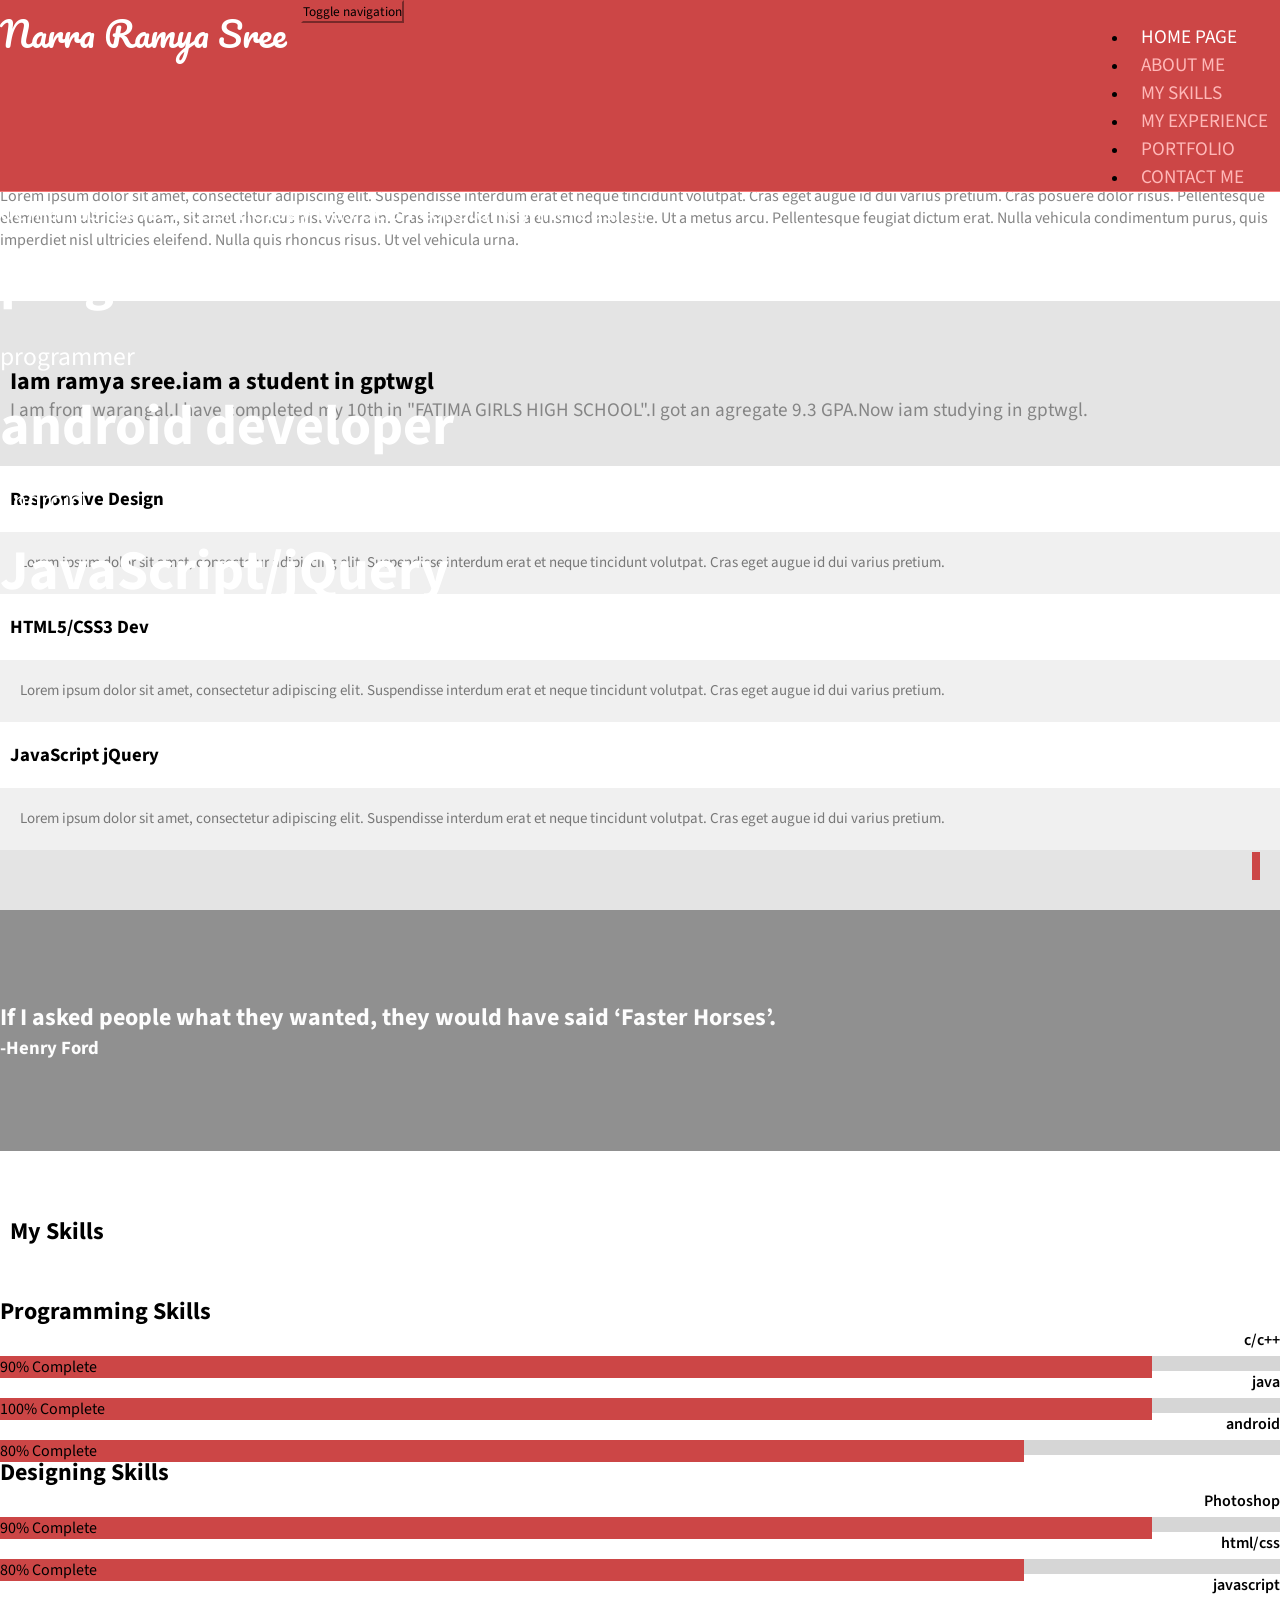
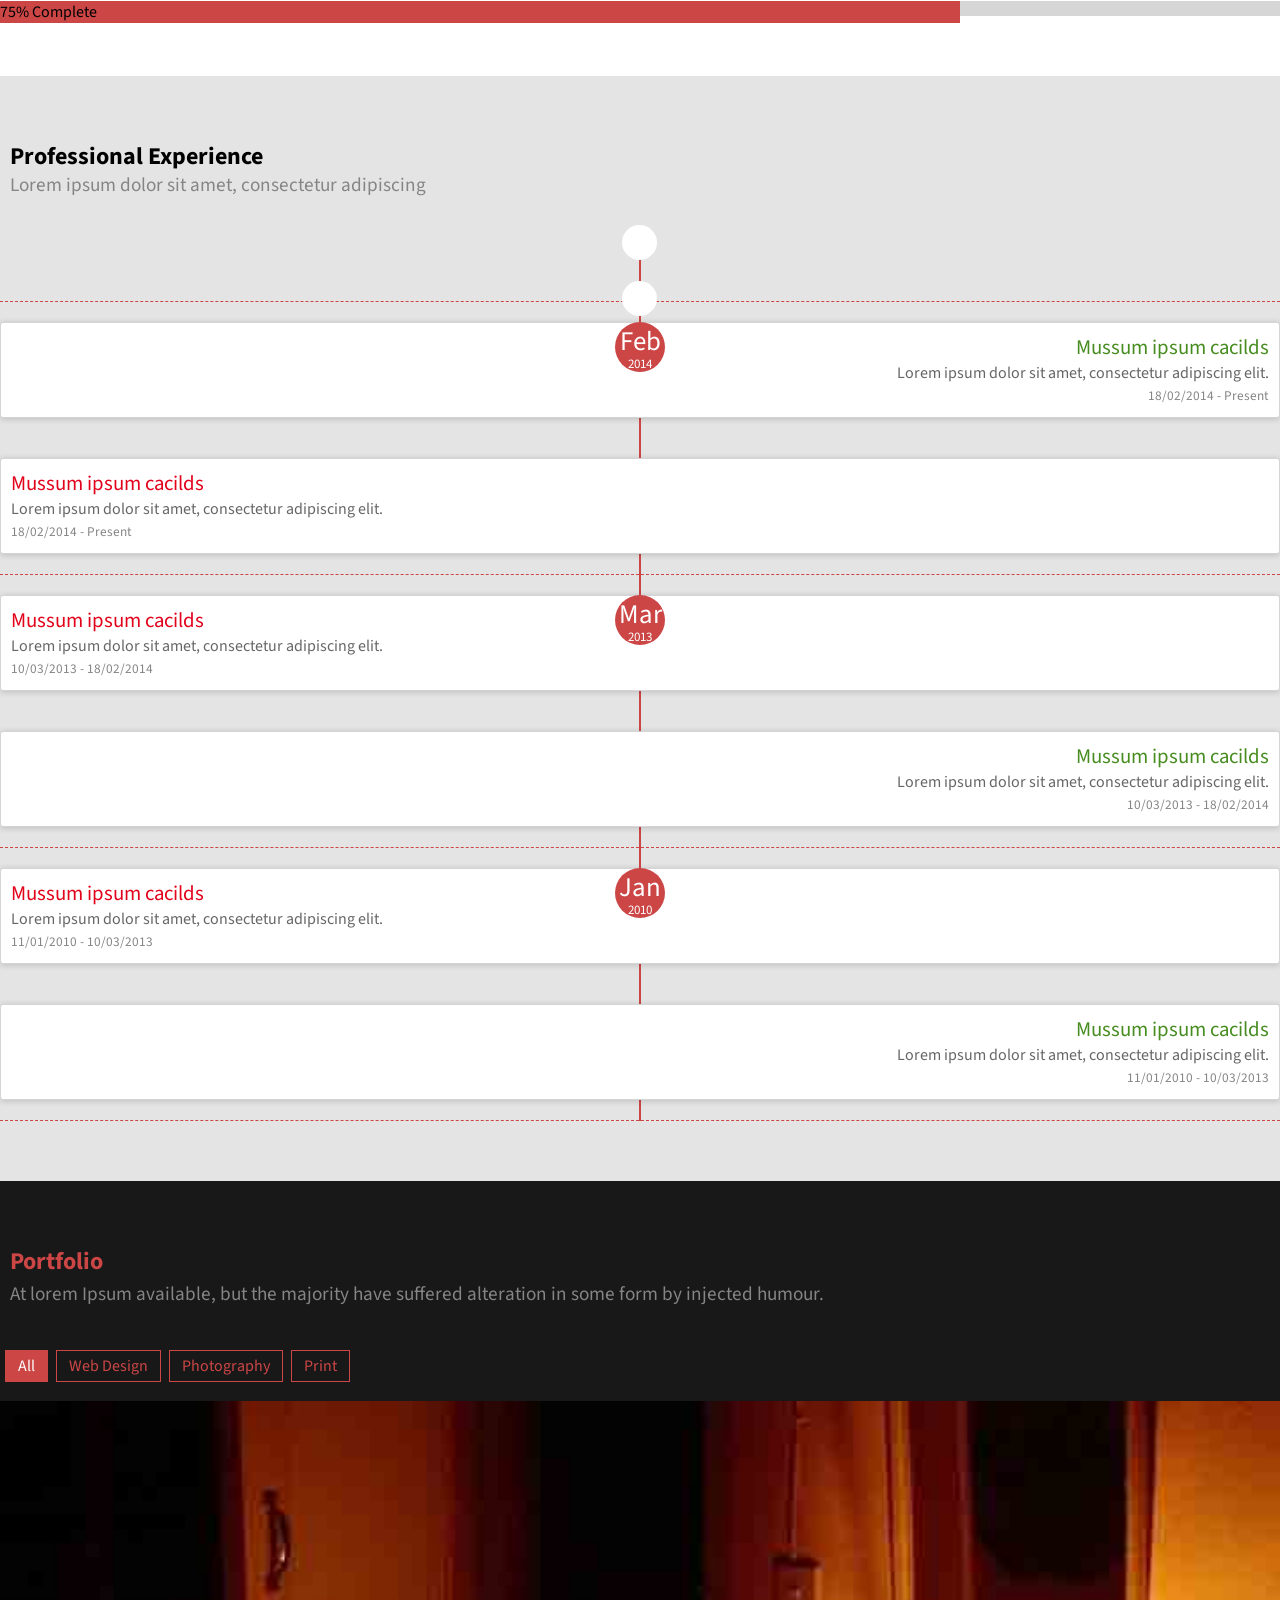
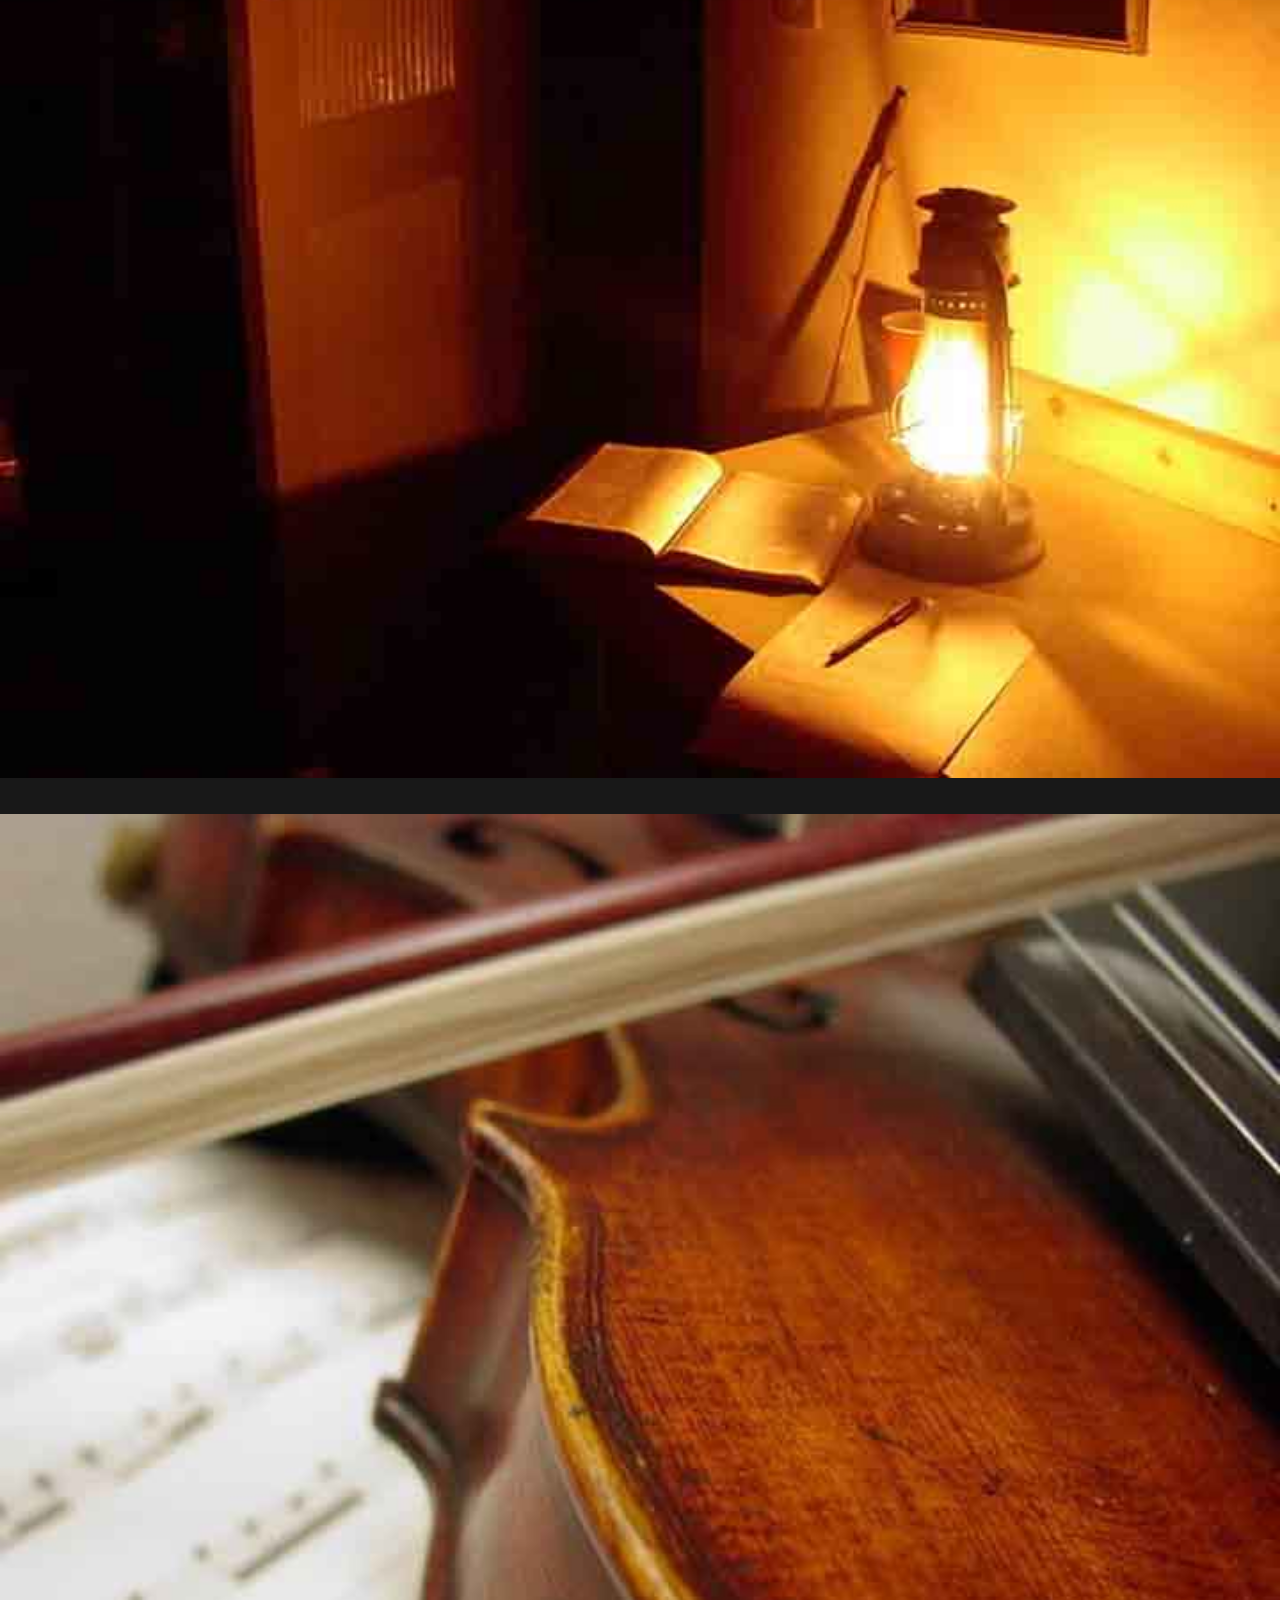
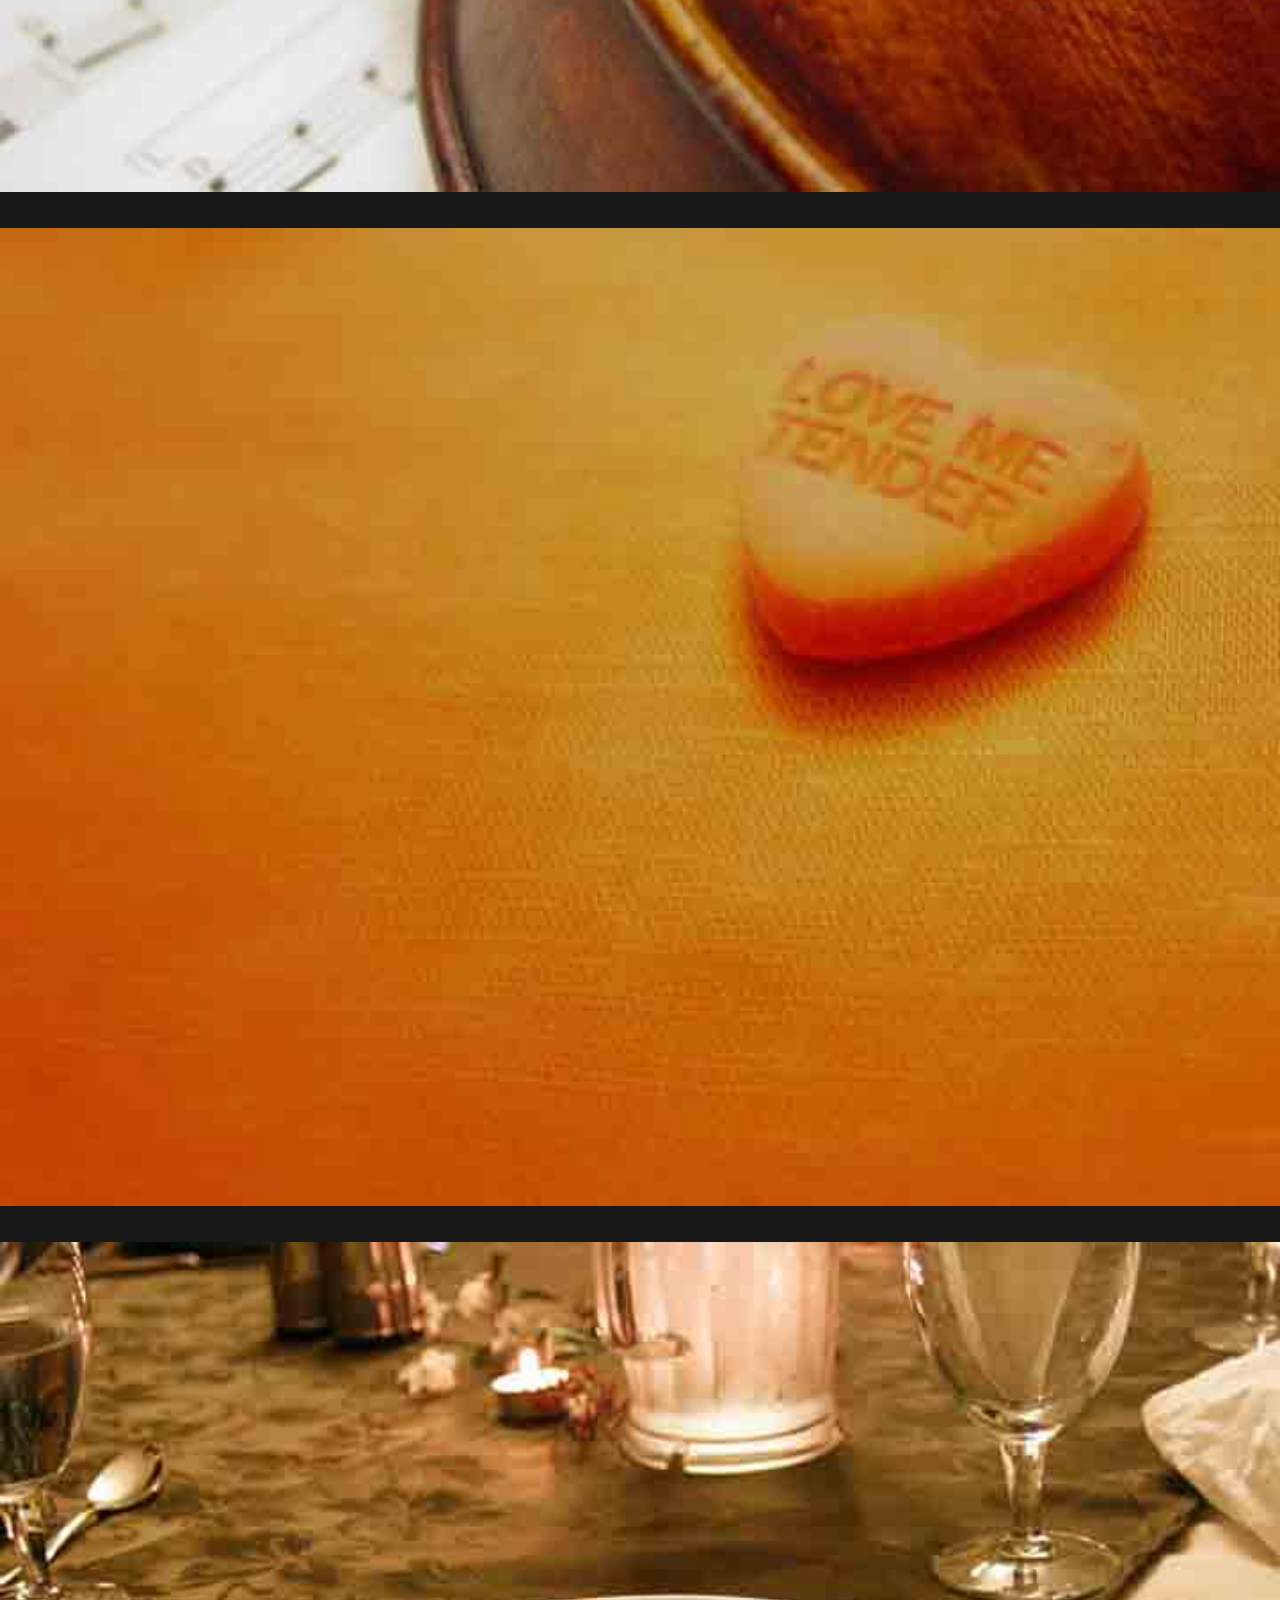
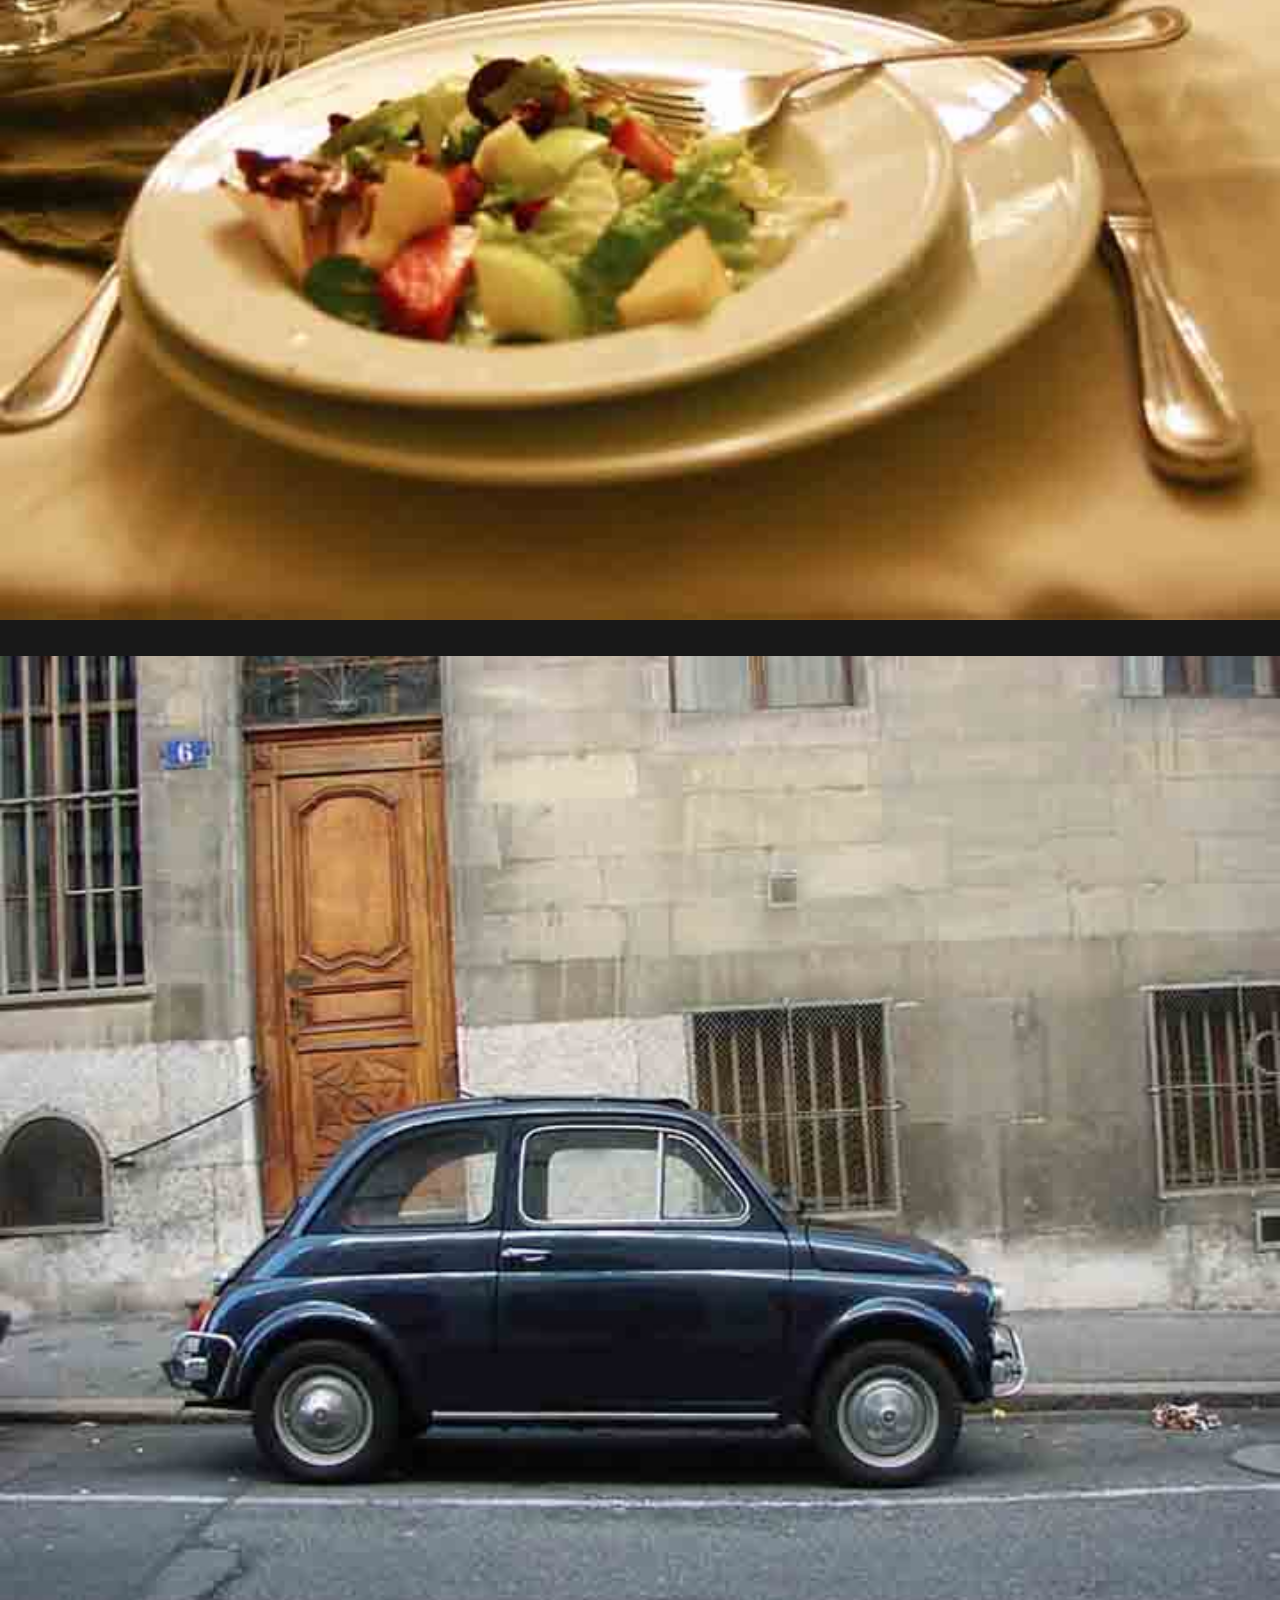
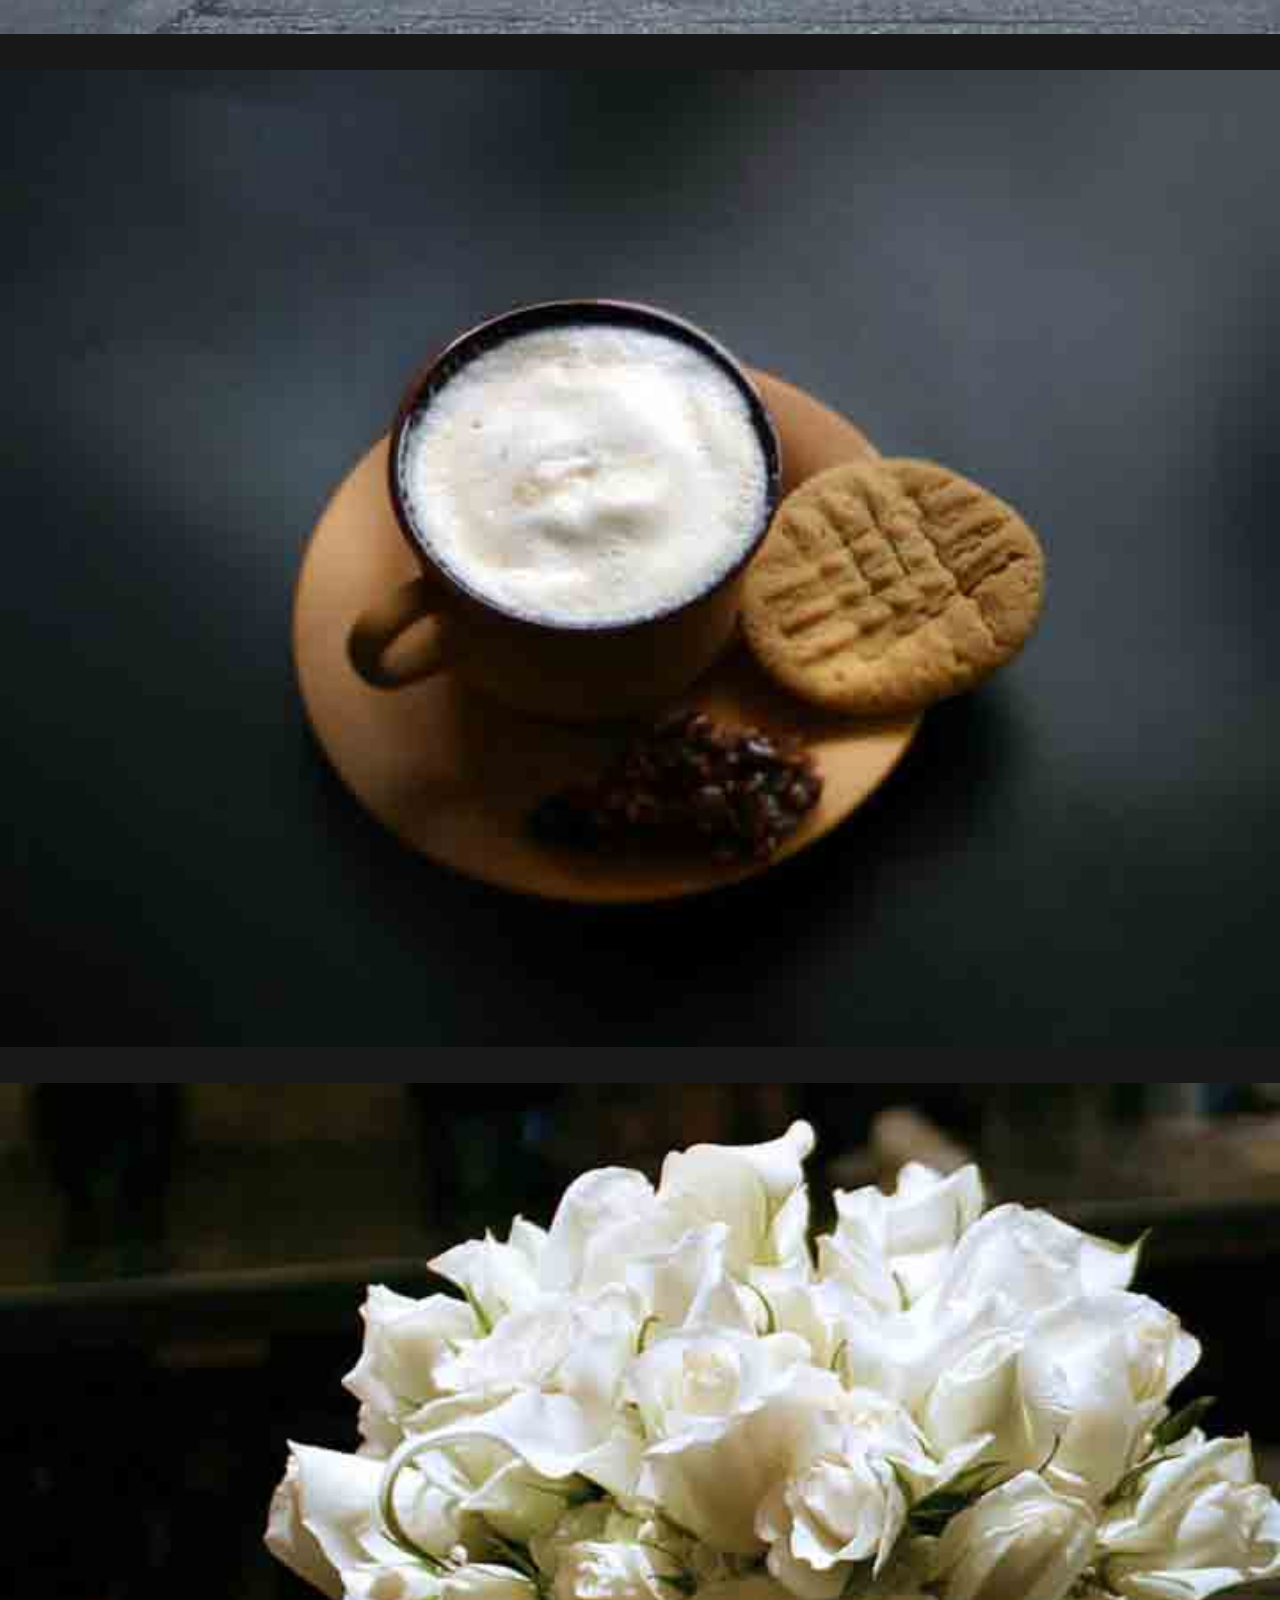
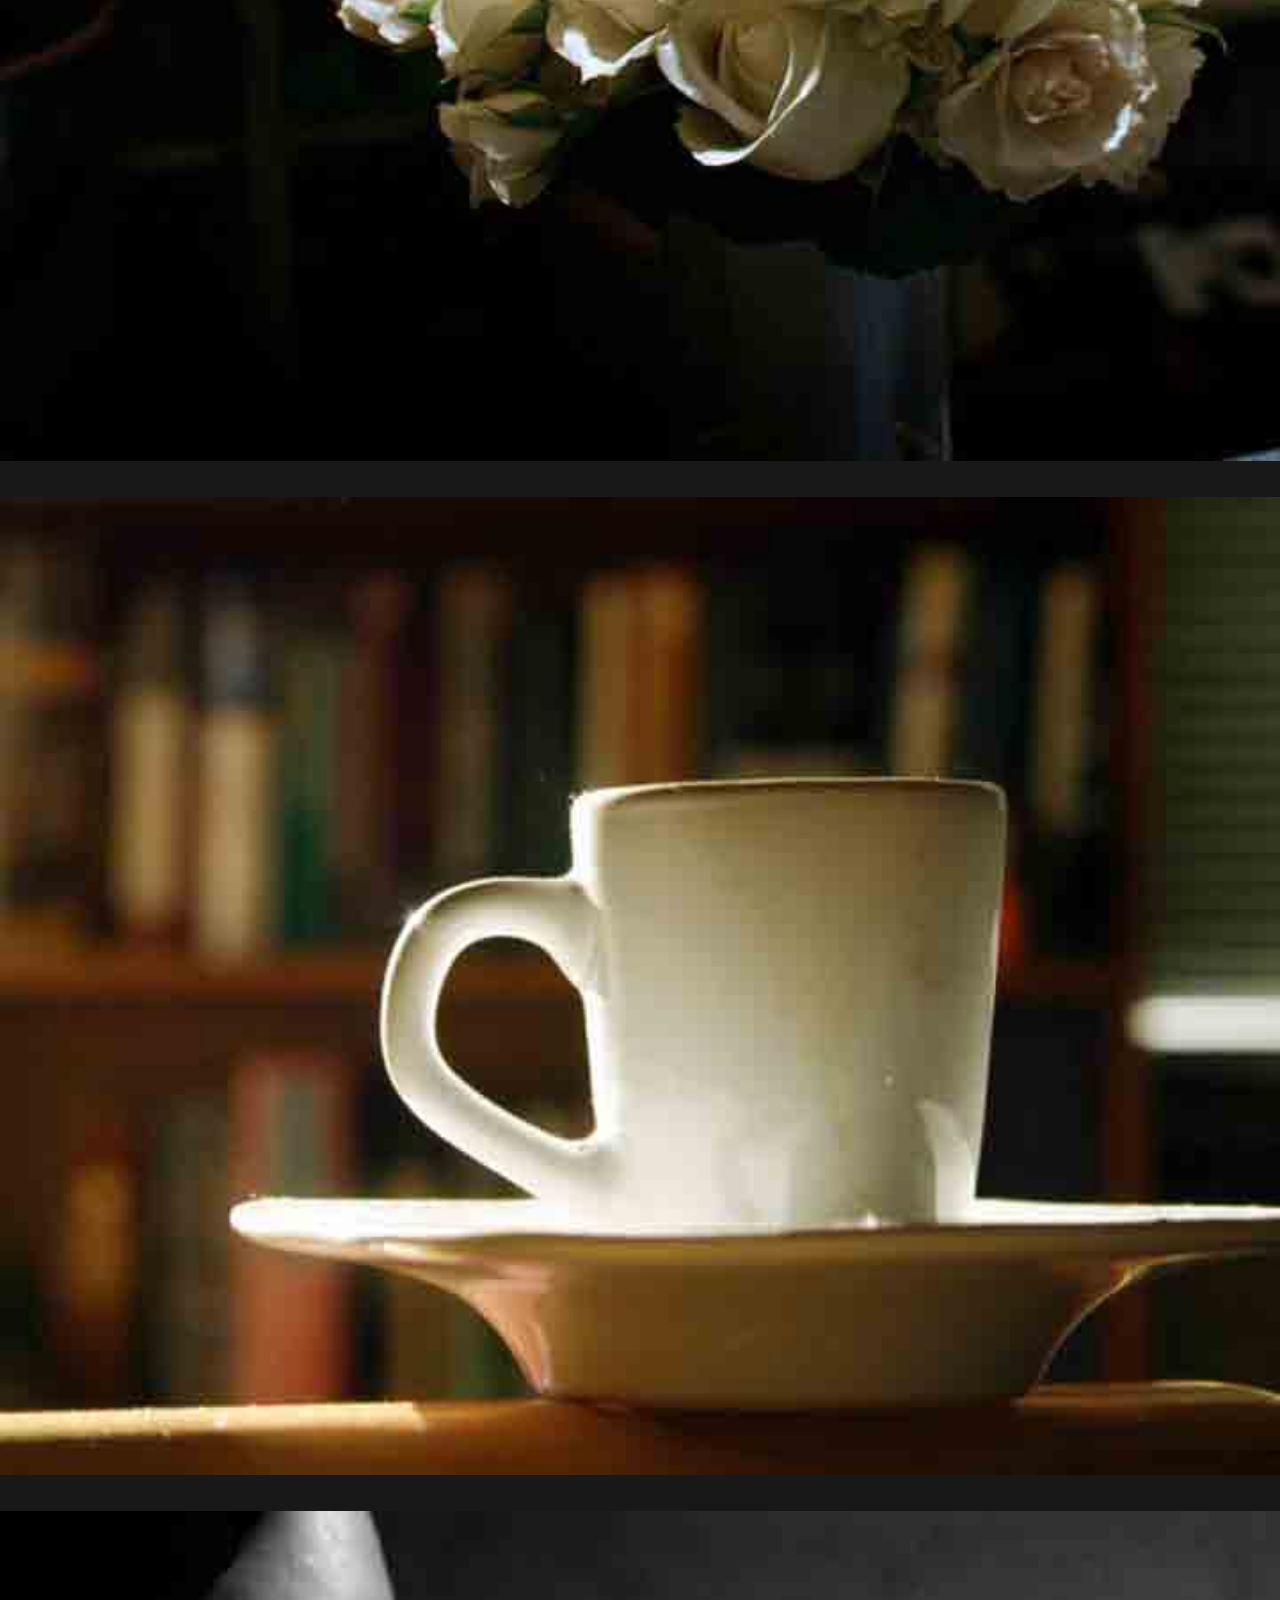
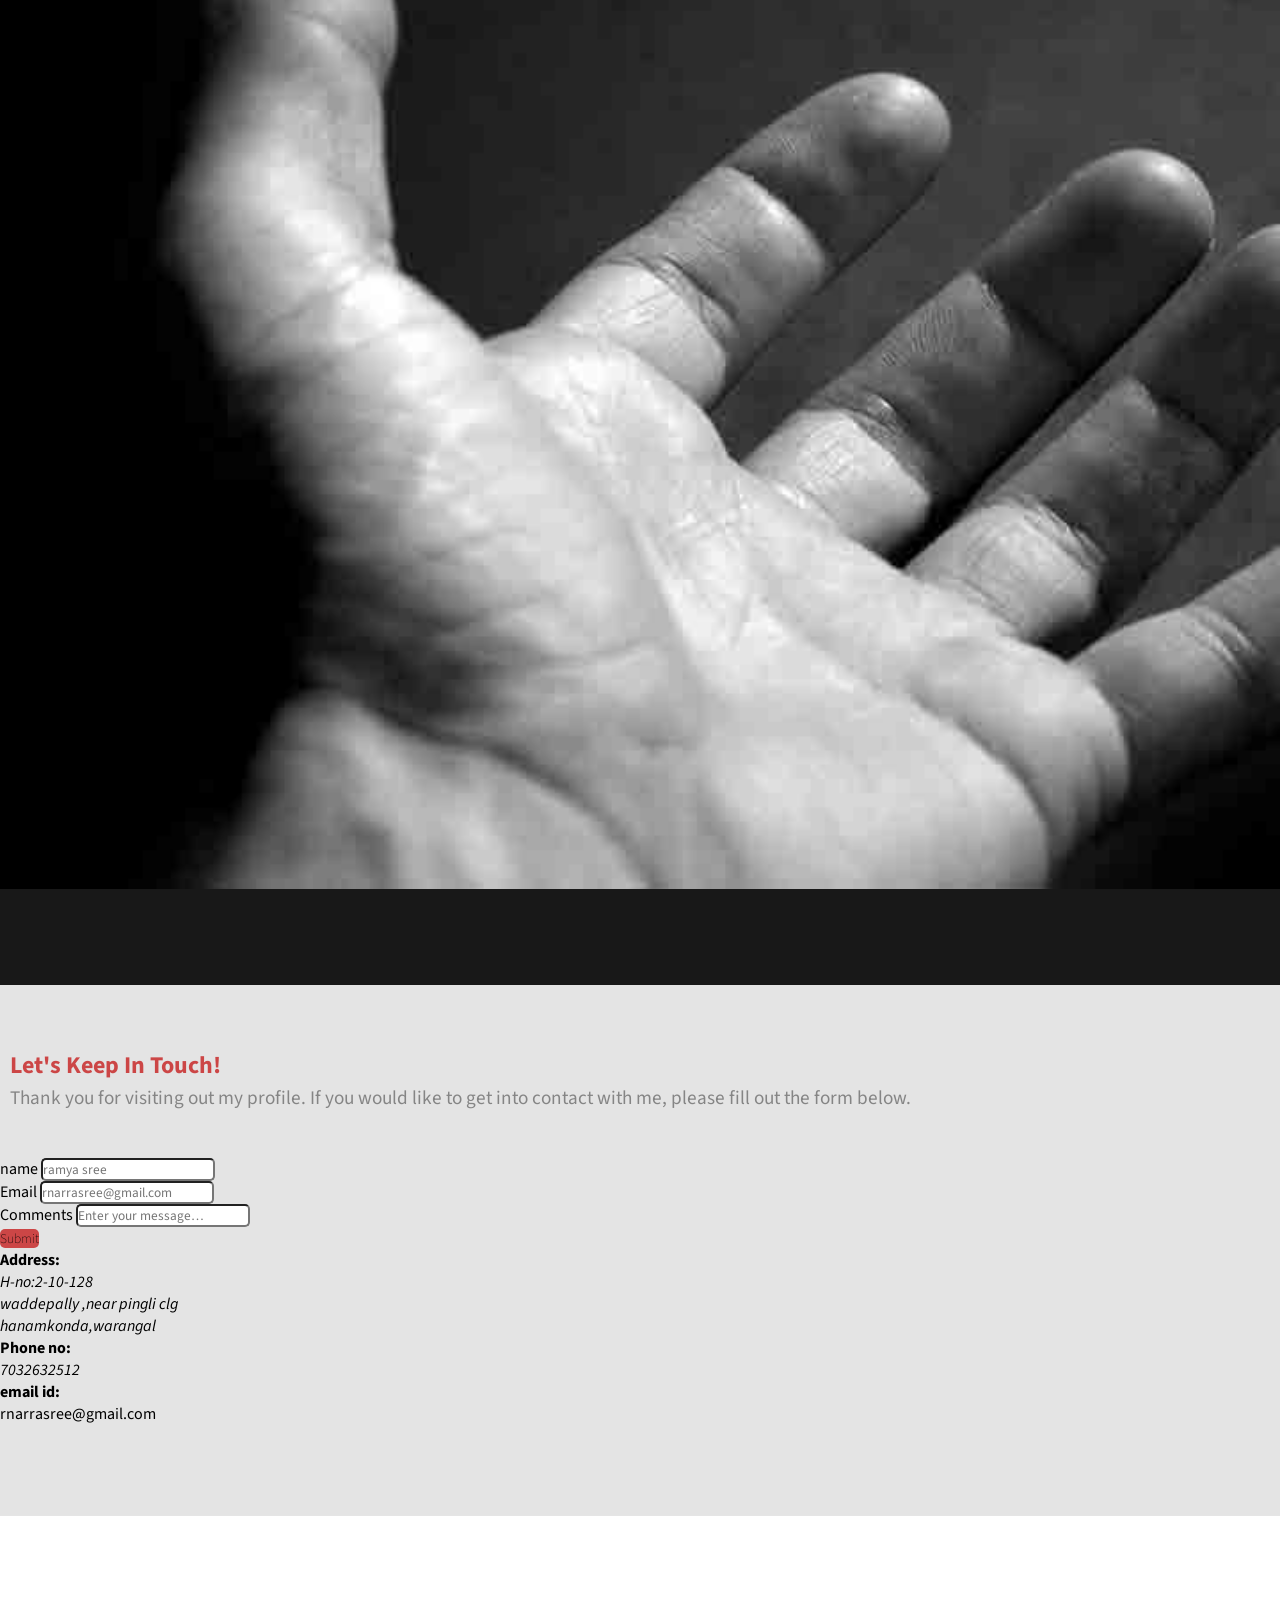
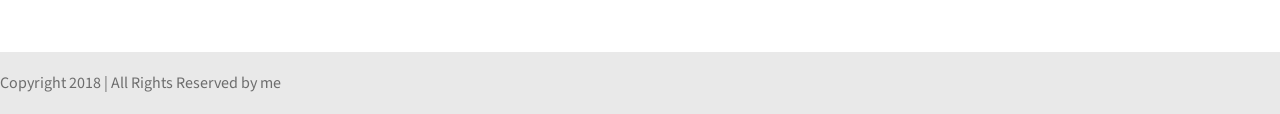
==== index.html @ 5f2a8c36 "Update displayed email" ====
<!doctype html>
<!--[if IE 7 ]>    <html lang="en-gb" class="isie ie7 oldie no-js"> <![endif]-->
<!--[if IE 8 ]>    <html lang="en-gb" class="isie ie8 oldie no-js"> <![endif]-->
<!--[if IE 9 ]>    <html lang="en-gb" class="isie ie9 no-js"> <![endif]-->s
<!--[if (gt IE 9)|!(IE)]><!-->
<html lang="en-gb" class="no-js">
<!--<![endif]-->
<head>
    <meta charset="utf-8">
    <meta name="viewport" content="width=device-width, initial-scale=1, maximum-scale=1">
    <!--[if lt IE 9]> 
    <meta http-equiv="X-UA-Compatible" content="IE=edge,chrome=1">
    <![endif]-->
    <title>Ramya sree</title>
    <meta name="description" content="">
    <meta name="author" content="WebThemez">
    <!--[if lt IE 9]>
        <script src="http://html5shim.googlecode.com/svn/trunk/html5.js"></script>
    <![endif]-->
    <!--[if lte IE 8]>
		<script type="text/javascript" src="http://explorercanvas.googlecode.com/svn/trunk/excanvas.js"></script>
	<![endif]-->
    <link rel="stylesheet" href="css/bootstrap.min.css" />
    <link rel="stylesheet" type="text/css" href="css/isotope.css" media="screen" />
    <link rel="stylesheet" href="js/fancybox/jquery.fancybox.css" type="text/css" media="screen" />
    <link rel="stylesheet" type="text/css" href="css/da-slider.css" />
    <!-- Owl Carousel Assets -->
    <link href="js/owl-carousel/owl.carousel.css" rel="stylesheet">
    <link rel="stylesheet" href="css/styles.css" />
    <!-- Font Awesome -->
    <link href="font/css/font-awesome.min.css" rel="stylesheet">
</head>

<body>
    <header class="header">
        <div class="container">
            <nav class="navbar navbar-inverse" role="navigation">
                <div class="navbar-header">
                    <button type="button" id="nav-toggle" class="navbar-toggle" data-toggle="collapse" data-target="#main-nav">
                        <span class="sr-only">Toggle navigation</span>
                        <span class="icon-bar"></span>
                        <span class="icon-bar"></span>
                        <span class="icon-bar"></span>
                    </button>
                    <a href="#" class="navbar-brand scroll-top logo"><b>Narra Ramya Sree</b></a>
                </div>
                <!--/.navbar-header-->
                <div id="main-nav" class="collapse navbar-collapse">
                    <ul class="nav navbar-nav" id="mainNav">
                        <li class="active"><a href="#home" class="scroll-link">Home page</a></li>
                        <li><a href="#aboutUs" class="scroll-link">About me</a></li>
                        <li><a href="#skills" class="scroll-link">my Skills</a></li>
                        <li><a href="#experience" class="scroll-link">my Experience</a></li>
                        <li><a href="#portfolio" class="scroll-link">Portfolio</a></li>
                        <li><a href="#contactUs" class="scroll-link">Contact me</a></li>
                    </ul>
                </div>
                <!--/.navbar-collapse-->
            </nav>
            <!--/.navbar-->
        </div>
        <!--/.container-->
    </header>
    <!--/.header-->
    <div id="#top"></div>
    <section id="home">
        <div class="banner-container">
            <img src="images/pic2.jpg" alt="banner" />
            <div class="container banner-content">
                <div id="da-slider" class="da-slider">
                    <div class="da-slide">
                        <h2>Webdesigner</h2>
                        <p>demands for web technology has been constantly increasing</p>
                        <div class="da-img"></div>
                    </div>
                    <div class="da-slide">
                        <h2>programmer</h2>
                        <p>programmer </p>
                        <div class="da-img"></div>
                    </div>
                    <div class="da-slide">
                        <h2>android developer</h2>
                        <p>android</p>
                        <div class="da-img"></div>
                    </div>
                    <div class="da-slide">
                        <h2>JavaScript/jQuery</h2>
                        <p>jQuery: Write Less, Do More...</p>
                        <div class="da-img"></div>
                    </div>
				<!--  <nav class="da-arrows">
                        <span class="da-arrows-prev"></span>
                        <span class="da-arrows-next"></span>
                    </nav> -->
                </div>
            </div>
        </div>
    </section>
    <section id="introText">
        <div class="container">
            <div class="text-center">
            <h1>I am  technical student, </h1>
              <p>Lorem ipsum dolor sit amet, consectetur adipiscing elit. Suspendisse interdum erat et neque tincidunt volutpat. Cras eget augue id dui varius pretium. Cras posuere dolor risus. Pellentesque elementum ultricies quam, sit amet rhoncus nisl viverra in. Cras imperdiet nisi a euismod molestie. Ut a metus arcu. Pellentesque feugiat dictum erat. Nulla vehicula condimentum purus, quis imperdiet nisl ultricies eleifend. Nulla quis rhoncus risus. Ut vel vehicula urna.</p>
            </div>
        </div>

    </section>
    <!--About-->
    <section id="aboutUs" class="secPad">
        <div class="container">
            <div class="heading text-center">
                <!-- Heading -->
                <h2>Iam ramya sree.iam a student in gptwgl</h2>
                <p>I am from warangal.I have completed my 10th in "FATIMA GIRLS HIGH SCHOOL".I got an agregate 9.3 GPA.Now iam studying in gptwgl. </p>
            </div>
            <div class="row">
                <!-- item -->
                <div class="col-md-4 text-center tileBox">
                   <div class="txtHead"> <i class="fa fa-desktop"></i>
                    <h3>Responsive <span class="id-color">Design</span></h3></div>
                    <p>Lorem ipsum dolor sit amet, consectetur adipiscing elit. Suspendisse interdum erat et neque tincidunt volutpat. Cras eget augue id dui varius pretium.</p>
                </div>
                <!-- end: -->

                <!-- item -->
                <div class="col-md-4 text-center tileBox">
                    <div class="txtHead"><i class="fa fa-css3"></i>
                    <h3>HTML5/CSS3 <span class="id-color">Dev</span></h3></div>
                    <p>Lorem ipsum dolor sit amet, consectetur adipiscing elit. Suspendisse interdum erat et neque tincidunt volutpat. Cras eget augue id dui varius pretium.</p>
                </div>
                <!-- end: -->

                <!-- item -->
                <div class="col-md-4 text-center tileBox">
                    <div class="txtHead"><i class="fa fa-lightbulb-o"></i>
                    <h3>JavaScript <span class="id-color">jQuery</span></h3></div>
                    <p>Lorem ipsum dolor sit amet, consectetur adipiscing elit. Suspendisse interdum erat et neque tincidunt volutpat. Cras eget augue id dui varius pretium.</p>
                </div>
                <!-- end: -->
            </div>
        </div>
    </section>
    <!--Quote-->
    <section id="quote" class="bg-parlex">
        <div class="parlex-back">
            <div class="container secPad text-center">
				<h2>If I asked people what they wanted, they would have said ‘Faster Horses’.</h2><h3>-Henry Ford</h3>
            </div>
            <!--/.container-->
        </div>
    </section>
    
    <!--Skills-->
    <section id="skills" class="secPad white">
    	<div class="container">
        <div class="heading text-center">
                <!-- Heading -->
                <h2>My Skills</h2>
                <p></p>
            </div>
        	<div class="row">
                <div class="col-sm-6">
                    <h2>Programming <strong>Skills</strong></h2>
                    
                    <div class="row">
                        <div class="col-md-2 skilltitle">c/c++</div>
                        <div class="col-md-8">
                            <div class="progress">
                                <div class="progress-bar" role="progressbar" aria-valuenow="90" aria-valuemin="0" aria-valuemax="100" style="width: 90%;">
                                    <span class="sr-only">90% Complete</span>
                                </div>
                            </div>
                        </div>
                    </div>
                    <div class="row">
                        <div class="col-md-2 skilltitle">java</div>
                        <div class="col-md-8">
                            <div class="progress">
                                <div class="progress-bar" role="progressbar" aria-valuenow="90" aria-valuemin="0" aria-valuemax="100" style="width: 90%;">
                                    <span class="sr-only">100% Complete</span>
                                </div>
                            </div>
                        </div>
                    </div>
                    <div class="row">
                        <div class="col-md-2 skilltitle">android</div>
                        <div class="col-md-8">
                            <div class="progress">
                                <div class="progress-bar" role="progressbar" aria-valuenow="80" aria-valuemin="0" aria-valuemax="100" style="width: 80%;">
                                    <span class="sr-only">80% Complete</span>
                                </div>
                            </div>
                        </div>
                    </div>
					</div>
                    
					
                <div class="col-sm-6">
                    <h2>Designing <strong>Skills</strong></h2>
                  
                    <div class="row">
                        <div class="col-md-2 skilltitle">Photoshop</div>
                        <div class="col-md-8">
                            <div class="progress">
                                <div class="progress-bar" role="progressbar" aria-valuenow="90" aria-valuemin="0" aria-valuemax="100" style="width: 90%;">
                                    <span class="sr-only">90% Complete</span>
                                </div>
                            </div>
                        </div>
                    </div>
					
					
                    <div class="row">
                        <div class="col-md-2 skilltitle">html/css</div>
                        <div class="col-md-8">
                            <div class="progress">
                                <div class="progress-bar" role="progressbar" aria-valuenow="80" aria-valuemin="0" aria-valuemax="100" style="width: 80%;">
                                    <span class="sr-only">80% Complete</span>
                                </div>
                            </div>
                        </div>
                    </div>
                    <div class="row">
                        <div class="col-md-2 skilltitle">javascript</div>
                        <div class="col-md-8">
                            <div class="progress">
                                <div class="progress-bar" role="progressbar" aria-valuenow="75" aria-valuemin="0" aria-valuemax="100" style="width: 75%;">
                                    <span class="sr-only">75% Complete</span>
                                </div>
                            </div>
                        </div>
                    </div>
                </div>
            </div>
        </div>        
    </section>
    
    <!--Experience-->
    <section id="experience" class="secPad">
    	<div class="container">     
           <div class="heading text-center">
                <!-- Heading -->
                <h2>Professional Experience</h2>
                <p>Lorem ipsum dolor sit amet, consectetur adipiscing</p>
            </div>
        <div id="timeline"><div class="row timeline-movement timeline-movement-top">
        <div class="timeline-badge timeline-future-movement">
            <a href="#">
                <span class="glyphicon glyphicon-plus"></span>
            </a>
        </div>
        <div class="timeline-badge timeline-filter-movement">
            <a href="#">
                <span class="glyphicon glyphicon-time"></span>
            </a>
        </div>
    
    </div>
    <div class="row timeline-movement">
    
        <div class="timeline-badge">
            <span class="timeline-balloon-date-day">Feb</span>
            <span class="timeline-balloon-date-month">2014</span>
        </div>
    
    
        <div class="col-sm-6  timeline-item">
            <div class="row">
                <div class="col-sm-11">
                    <div class="timeline-panel credits">
                        <ul class="timeline-panel-ul">
                            <li><span class="importo">Mussum ipsum cacilds</span></li>
                            <li><span class="causale">Lorem ipsum dolor sit amet, consectetur adipiscing elit. </span> </li>
                            <li><p><small class="text-muted"> 18/02/2014 - Present</small></p> </li>
                        </ul>
                    </div>
    
                </div>
            </div>
        </div>
    
        <div class="col-sm-6  timeline-item">
            <div class="row">
                <div class="col-sm-offset-1 col-sm-11">
                    <div class="timeline-panel debits">
                        <ul class="timeline-panel-ul">
                            <li><span class="importo">Mussum ipsum cacilds</span></li>
                            <li><span class="causale">Lorem ipsum dolor sit amet, consectetur adipiscing elit. </span> </li>
                            <li><p><small class="text-muted"> 18/02/2014 - Present</small></p> </li>
                        </ul>
                    </div>
    
                </div>
            </div>
        </div>
    </div>
    
    <!--due -->
    
    <div class="row timeline-movement">
    
    
        <div class="timeline-badge">
            <span class="timeline-balloon-date-day">Mar</span>
            <span class="timeline-balloon-date-month">2013</span>
        </div>
    
        <div class="col-sm-offset-6 col-sm-6  timeline-item">
            <div class="row">
                <div class="col-sm-offset-1 col-sm-11">
                    <div class="timeline-panel debits">
                        <ul class="timeline-panel-ul">
                            <li><span class="importo">Mussum ipsum cacilds</span></li>
                            <li><span class="causale">Lorem ipsum dolor sit amet, consectetur adipiscing elit. </span> </li>
                            <li><p><small class="text-muted"> 10/03/2013 - 18/02/2014</small></p> </li>
                        </ul>
                    </div>
    
                </div>
            </div>
        </div>
    
        <div class="col-sm-6  timeline-item">
            <div class="row">
                <div class="col-sm-11">
                    <div class="timeline-panel credits">
                        <ul class="timeline-panel-ul">
                            <li><span class="importo">Mussum ipsum cacilds</span></li>
                            <li><span class="causale">Lorem ipsum dolor sit amet, consectetur adipiscing elit. </span> </li>
                            <li><p><small class="text-muted"> 10/03/2013 - 18/02/2014</small></p> </li>
                        </ul>
                    </div>
    
                </div>
            </div>
        </div>
    
    
    </div>
    <div class="row timeline-movement">
    
    
        <div class="timeline-badge">
            <span class="timeline-balloon-date-day">Jan</span>
            <span class="timeline-balloon-date-month">2010</span>
        </div>
    
        <div class="col-sm-offset-6 col-sm-6  timeline-item">
            <div class="row">
                <div class="col-sm-offset-1 col-sm-11">
                    <div class="timeline-panel debits">
                        <ul class="timeline-panel-ul">
                            <li><span class="importo">Mussum ipsum cacilds</span></li>
                            <li><span class="causale">Lorem ipsum dolor sit amet, consectetur adipiscing elit. </span> </li>
                            <li><p><small class="text-muted"> 11/01/2010 - 10/03/2013</small></p> </li>
                        </ul>
                    </div>
    
                </div>
            </div>
        </div>
    
        <div class="col-sm-6  timeline-item">
            <div class="row">
                <div class="col-sm-11">
                    <div class="timeline-panel credits">
                        <ul class="timeline-panel-ul">
                            <li><span class="importo">Mussum ipsum cacilds</span></li>
                            <li><span class="causale">Lorem ipsum dolor sit amet, consectetur adipiscing elit. </span> </li>
                            <li><p><small class="text-muted"> 11/01/2010 - 10/03/2013</small></p> </li>
                        </ul>
                    </div>
    
                </div>
            </div>
        </div>
    
    
    </div>
    </div>
    </div>
    
    </section>
    
  
   <!--Portfolio-->
    <section id="portfolio" class="page-section section appear clearfix secPad">
        <div class="container">

            <div class="heading text-center">
                <!-- Heading -->
                <h2>Portfolio</h2>
                <p>At lorem Ipsum available, but the majority have suffered alteration in some form by injected humour.</p>
            </div>

            <div class="row">
                <nav id="filter" class="col-md-12 text-center">
                    <ul>
                        <li><a href="#" class="current btn-theme btn-small" data-filter="*">All</a></li>
                        <li><a href="#" class="btn-theme btn-small" data-filter=".webdesign">Web Design</a></li>
                        <li><a href="#" class="btn-theme btn-small" data-filter=".photography">Photography</a></li>
                        <li><a href="#" class="btn-theme btn-small" data-filter=".print">Print</a></li>
                    </ul>
                </nav>
                <div class="col-md-12">
                    <div class="row">
                        <div class="portfolio-items isotopeWrapper clearfix" id="3">

                            <article class="col-sm-4 isotopeItem webdesign">
                                <div class="portfolio-item">
                                    <img src="images/portfolio/img1.jpg" alt="" />
                                    <div class="portfolio-desc align-center">
                                        <div class="folio-info">
                                            <a href="images/portfolio/img1.jpg" class="fancybox">
                                                <h5>Project Name</h5>
                                                <i class="fa fa-arrows-alt fa-2x"></i></a>
                                        </div>
                                    </div>
                                </div>
                            </article>

                            <article class="col-sm-4 isotopeItem photography">
                                <div class="portfolio-item">
                                    <img src="images/portfolio/img2.jpg" alt="" />
                                    <div class="portfolio-desc align-center">
                                        <div class="folio-info">
                                            <a href="images/portfolio/img2.jpg" class="fancybox">
                                                <h5>Project Name</h5>
                                                <i class="fa fa-arrows-alt fa-2x"></i></a>
                                        </div>
                                    </div>
                                </div>
                            </article>


                            <article class="col-sm-4 isotopeItem photography">
                                <div class="portfolio-item">
                                    <img src="images/portfolio/img3.jpg" alt="" />
                                    <div class="portfolio-desc align-center">
                                        <div class="folio-info">
                                            <a href="images/portfolio/img3.jpg" class="fancybox">
                                                <h5>Project Name</h5>
                                                <i class="fa fa-arrows-alt fa-2x"></i></a>
                                        </div>
                                    </div>
                                </div>
                            </article>

                            <article class="col-sm-4 isotopeItem print">
                                <div class="portfolio-item">
                                    <img src="images/portfolio/img4.jpg" alt="" />
                                    <div class="portfolio-desc align-center">
                                        <div class="folio-info">
                                            <a href="images/portfolio/img4.jpg" class="fancybox">
                                                <h5>Project Name</h5>
                                                <i class="fa fa-arrows-alt fa-2x"></i></a>
                                        </div>
                                    </div>
                                </div>
                            </article>

                            <article class="col-sm-4 isotopeItem photography">
                                <div class="portfolio-item">
                                    <img src="images/portfolio/img5.jpg" alt="" />
                                    <div class="portfolio-desc align-center">
                                        <div class="folio-info">
                                            <a href="images/portfolio/img5.jpg" class="fancybox">
                                                <h5>Project Name</h5>
                                                <i class="fa fa-arrows-alt fa-2x"></i></a>
                                        </div>
                                    </div>
                                </div>
                            </article>

                            <article class="col-sm-4 isotopeItem webdesign">
                                <div class="portfolio-item">
                                    <img src="images/portfolio/img6.jpg" alt="" />
                                    <div class="portfolio-desc align-center">
                                        <div class="folio-info">
                                            <a href="images/portfolio/img6.jpg" class="fancybox">
                                                <h5>Project Name</h5>
                                                <i class="fa fa-arrows-alt fa-2x"></i></a>
                                        </div>
                                    </div>
                                </div>
                            </article>

                            <article class="col-sm-4 isotopeItem print">
                                <div class="portfolio-item">
                                    <img src="images/portfolio/img7.jpg" alt="" />
                                    <div class="portfolio-desc align-center">
                                        <div class="folio-info">
                                            <a href="images/portfolio/img7.jpg" class="fancybox">
                                                <h5>Project Name</h5>
                                                <i class="fa fa-arrows-alt fa-2x"></i></a>
                                        </div>
                                    </div>
                                </div>
                            </article>

                            <article class="col-sm-4 isotopeItem photography">
                                <div class="portfolio-item">
                                    <img src="images/portfolio/img8.jpg" alt="" />
                                    <div class="portfolio-desc align-center">
                                        <div class="folio-info">
                                            <a href="images/portfolio/img8.jpg" class="fancybox">
                                                <h5>Project Name</h5>
                                                <i class="fa fa-arrows-alt fa-2x"></i></a>
                                        </div>
                                    </div>
                                </div>
                            </article>

                            <article class="col-sm-4 isotopeItem print">
                                <div class="portfolio-item">
                                    <img src="images/portfolio/img9.jpg" alt="" />
                                    <div class="portfolio-desc align-center">
                                        <div class="folio-info">
                                            <a href="images/portfolio/img9.jpg" class="fancybox">
                                                <h5>Project Name</h5>
                                                <i class="fa fa-arrows-alt fa-2x"></i></a>
                                        </div>
                                    </div>
                                </div>
                            </article>
                        </div>

                    </div>


                </div>
            </div>

        </div>
    </section>

	<!--Contact -->
    <section id="contactUs" class="page-section secPad">
        <div class="container">

            <div class="row">
                <div class="heading text-center">
                    <!-- Heading -->
                    <h2>Let's Keep In Touch!</h2>
                    <p>Thank you for visiting out my profile. If you would like to get into contact with me, please fill out the form below.</p>
                </div>
            </div>

            <div class="row mrgn30">

                <form method="post" action="" id="contactfrm" role="form">

                    <div class="col-sm-4">
                        <div class="form-group">
                            <label for="name">name</label>
                            <input type="text" class="form-control" name="name" id="name" placeholder="ramya sree" title="Please enter your name (at least 2 characters)">
                        </div>
                        <div class="form-group">
                            <label for="email">Email</label>
                            <input type="email" class="form-control" name="email" id="email" placeholder="rnarrasree@gmail.com" title="Please enter your email">
                        </div>
                    </div>
                    <div class="col-sm-4">
                        <div class="form-group">
                            <label for="comments">Comments</label>
                            <input type="textarea" name="comment" class="form-control" id="comments" cols="3" rows="5" placeholder="Enter your message…" title="Please enter your message (at least 10 characters)">
                   </div>
                        <button name="submit" type="submit" class="btn btn-lg btn-primary" id="submit">Submit</button>
                        <div class="result">
						</div>
                    </div>
                </form>
                <div class="col-sm-4">
                    <h4>Address:</h4>
                    <address>
                        H-no:2-10-128<br>
                        waddepally ,near pingli clg <br>
                        hanamkonda,warangal
                        <br>
                    </address>
					
                  <h4>Phone no:</h4>
                    <address>
                        7032632512<br>
                    </address>  
					
				 <h4>email id:</h4>
                    
                        rnarrasree@gmail.com<br>
                                  
                </div>
            </div>
        </div>
        <!--/.container-->
    </section>
    <footer>
        <div class="container">
            <div class="social text-center">
                <a href="#"><i class="fa fa-twitter"></i></a>
                <a href="#"><i class="fa fa-facebook"></i></a>
                <a href="#"><i class="fa fa-dribbble"></i></a>
                <a href="#"><i class="fa fa-flickr"></i></a>
                <a href="#"><i class="fa fa-github"></i></a>
            </div>

            <div class="clear"></div>
            <!--CLEAR FLOATS-->
        </div>
    </footer>
    <!--/.page-section-->
    <section class="copyright">
        <div class="container">
            <div class="row">
                <div class="col-sm-12 text-center">
                    Copyright 2018 | All Rights Reserved by me</a>
                </div>
            </div>
            <!-- / .row -->
        </div>
    </section>
    <a href="#top" class="topHome"><i class="fa fa-chevron-up fa-2x"></i></a>

    <!--[if lte IE 8]><script src="//ajax.googleapis.com/ajax/libs/jquery/1.11.0/jquery.min.js"></script><![endif]-->
    <script src="js/modernizr-latest.js"></script>
    <script src="js/jquery-1.8.2.min.js" type="text/javascript"></script>
    <script src="js/bootstrap.min.js" type="text/javascript"></script>
    <script src="js/jquery.isotope.min.js" type="text/javascript"></script>
    <script src="js/fancybox/jquery.fancybox.pack.js" type="text/javascript"></script>
    <script src="js/jquery.nav.js" type="text/javascript"></script>
    <script src="js/jquery.cslider.js" type="text/javascript"></script>
    <script src="js/custom.js" type="text/javascript"></script>
    <script src="js/owl-carousel/owl.carousel.js"></script>
</body>
</html>
---- css/styles.css ----
/*
Theme Name: City Square Theme
Author URI: http://webthemez.com/
Description: This theme is a pretty versatile, that places the emphasis of the home page. It would be great for a corporate websites, business websites, personal blog.
License: Free to use for personal and commercial, but you need to place back link in the bottom of the template.
*/
@import url(http://fonts.googleapis.com/css?family=Source+Sans+Pro:400,600,700);
@import url(http://fonts.googleapis.com/css?family=Pacifico);

* {
    margin: 0;
    padding: 0;
    font-family: 'Source Sans Pro', sans-serif;
}

body {
    font-size: 16px;
    font-family: 'Source Sans Pro', sans-serif;
    -webkit-font-smoothing: antialiased;
    background: #E4E4E4;
}

::selection {
    color: #fff;
    background: #CC4646;
}

::-moz-selection {
    color: #fff;
    background: #CC4646;
}

p {
    color: #858585;
	line-height:22px;
}
.white{
	background:#fff;
	}
.pDark p {
    color: #6D6D6D;
}

.pDark h3 {
    color: #BEBEBE;
}

.btn, .form-control, .team-socials i {
    border-radius: 5px !important;
}

.button-outline {
    -webkit-font-smoothing: antialiased;
    display: inline-block;
    vertical-align: middle;
    zoom: 1;
    color: #fff;
    padding: 10px 25px;
    border: 2px solid #fff;
    border-radius: 0px;
    font-size: 16px;
    font-weight: 400;
    background: rgba(255,255,255,0.15);
}

    .button-outline:hover {
        color: #fff;
        background: rgba(255,255,255,0.35);
    }

a {
    color: #CC4646;
    text-decoration: none;
    text-shadow: none;
    -webkit-transition: all 0.2s linear;
    -moz-transition: all 0.2s linear;
    -ms-transition: all 0.2s linear;
    -o-transition: all 0.2s linear;
    transition: all 0.2s linear;
}

    a:hover {
        color: #DF3927;
        text-decoration: none;
    }

.btn {
    border: 0px;
    border-radius: 0px;
}
.btn:hover {
background: #E24040;
}

.btn-primary {
    background: #CC4646;
}

.form-control {
    border-radius: 0px;
}

.mrgn30 {
    margin: 30px 0;
}

.copyright {
    color: #6D6D6D;
    background: #E9E9E9;
    padding: 20px 0;
}

#top {
    position: relative;
}

.topHome {
    position: fixed;
    bottom: 20px;
    right: 20px;
    z-index: 5;
	background: #CC4646;
}
.topHome .fa-2x {
font-size: 20px;
color:#fff;
margin: 4px;
}
/* Header 
----------------------------------------------*/
.header {
    position: fixed;
    width: 100%;
    background: #CC4646;
    z-index: 50;
    border-radius: 0;
    top: 0px;
    border-bottom: 1px solid #F57676;
}

.navbar-inverse .navbar-toggle {
    border-color: #CC4646;
    background-color: #CC4646;
}
.header .navbar {
margin: 0;
background: transparent !important;
}
    .navbar-inverse .navbar-toggle .icon-bar {
        /*background-color: #CC4646;*/;
    }

    .navbar-inverse .navbar-toggle:hover, .navbar-inverse .navbar-toggle:focus {
        background: #CC4646;
    }

.navbar-inverse .navbar-nav > li > a:hover, .navbar-inverse .navbar-nav > li > a:focus {
    color: #CC4646;
}

.navbar-inverse .navbar-toggle:hover .icon-bar {
    background: #fff;
}
.navbar-inverse .navbar-nav > li > a {
	color: #FFB8B8;
}
.navbar-inverse .navbar-nav > li > a:hover, .navbar-inverse .navbar-nav > li > a:focus {
color: #FFFFFF;
}
.navbar-inverse .navbar-nav > .active > a, .navbar-inverse .navbar-nav > .active > a:hover, .navbar-inverse .navbar-nav > .active > a:focus {
color: #FFFFFF;
background: none;
}	
.navbar-toggle {
}
/*.carousel-inner*/
#myCarousel {
    margin-top: 50px;
    border-bottom: 4px solid #CC4646;
}

.carousel-inner > .item {
}

.carousel-caption {
    padding: 0px;
    bottom: 40%;
    display: block;
    height: 80px;
}

    .carousel-caption h1 {
        font-size: 45px;
        padding: 10px 15px;
        background: rgba(128, 180, 33, 0.80);
        color: #FFFFFF;
        text-shadow: none;
        font-weight: bold;
        display: inline-block;
    }

    .carousel-caption h3 {
        font-size: 30px;
        color: #1C4604;
        font-weight: bold;
        text-shadow: #fff 1px 1px 1px;
    }

.actionPanel {
    padding: 25px 0;
    background: #CC4646;
}

    .actionPanel h3 {
        margin: 0px;
    }

.circle {
    background: #CC4646;
    height: 60px;
    width: 60px;
    border-radius: 35px;
    color: #fff;
    line-height: 60px !important;
}
/*----Nav ----*/
.header .navbar-brand {
    float: left;
    padding: 16px 15px;
    line-height: 18px;
    height: 50px;
    /*color:#CC4646;*/;
}

.navbar-brand b {
    color: #fff;
	font-family: 'Pacifico', cursive;
	font-weight:400;
}

.logo {
    font-size: 2.2em;
    text-shadow: none;
    margin: 8px 0 0 0;
}

    .logo:hover {
        color: #5A5A5A;
    }

.header .navbar {
    margin: 0;
    background: #fff;
    border: 0;
}

.navbar-inverse .navbar-nav > li > a {
    font-size: 1.2em;
    line-height: normal;
    margin: 17px;
    padding: 6px 10px !important;
    border-radius: 5px;
}

.navbar-inverse .navbar-nav > .active > a, .navbar-inverse .navbar-nav > .active > a:hover, .navbar-inverse .navbar-nav > .active > a:focus {
    color: #fff;
    background: none;
}

.navbar-nav > li:hover > a {
    color: #fff;
}

.header .navbar-nav > li > a {
    padding: 25px 18px;
    text-transform: uppercase;
}

.page-section {
    width: 100%;
    height: auto;
    padding: 30px 0;
}

.noPadd {
    padding: 0;
}

.page-section h1 {
    font-size: 3.5em;
    margin: 90px 0 30px;
    line-height: 1.2em;
}

    .page-section h1 span {
        font-weight: 200;
    }

.page-section h2 {
    color: #CC4646;
}

.page-section p {
    font-size: 1.1em;
    line-height: 1.6em;
}

.darkBg {
    background: rgb(44, 44, 44);
}

    .darkBg .fa {
        color: #CC4646;
    }
/*--- Banner ----*/
.banner-container {
    width: 100%;
    position: relative;
    padding: 0px;
    box-shadow: 0px 0px 1px rgba(0,0,0,0.4);
    /*background: url("../images/banner-bg.jpg") no-repeat;*/
    background-size: 100% 100%;
    background-size: cover;
    margin-top: 60px;
    position: relative;
}

    .banner-container > img {
        width: 100%;
    }

.banner-content {
    position: absolute;
    z-index: 3;
    top: 0px;
    left: 0px;
    right: 0px;
}

    .banner-content h2 {
        color: #fff;
        font-size: 3.5em;
        margin: 2% 0 30px;
        line-height: 1.2em;
    }

    .banner-content p {
        font-size: 1.6em;
        font-weight: normal;
        font-style: normal;
        color: #fff;
    }

.da-slider {
    margin: 0 auto !important;
}

.sub-heading {
    padding: 15px 0;
}

    .sub-heading h2 {
        font-size: 18px;
        margin: 15px 0 8px !important;
    }

    .sub-heading p {
        color: #5A5A5A;
    }

.heading { 
    padding: 3px 10px;
    padding-bottom: 15px;
    margin-bottom: 30px;
    display: block;
}

    .heading p {
        font-size: 1.2em;
    }

.pdingBtm30 {
    padding-bottom: 30px;
}

.da-arrows span:after {
    width: 25px;
    height: 24px;
}

.da-arrows span {
    position: absolute;
    top: 50%;
    height: 34px;
    width: 34px;
    border-radius: 60px;
    background: none;
}

.da-dots span {
    display: inline-block;
    position: relative;
    width: 16px;
    height: 16px;
    border-radius: 0px;
    background: rgba(255, 255, 255, 0.13);
    margin: 3px;
    cursor: pointer;
    box-shadow: 1px 1px 1px rgba(0,0,0,0.6) inset, 1px 1px 1px rgba(255,255,255,0.1);
    border: 2px solid rgba(255, 255, 255, 0.6);
}
.secPad{
	padding:60px 0;
}
/*Intro Content*/
#introText {
padding:50px 0;
background:#fff;
}

#aboutUs .txtHead{
background:#fff;
padding:20px 10px;
}
#aboutUs .txtHead .fa {
font-size: 58px;
color: #5E5E5E;
}
.tileBox p{
    background-color: #f0f0f0;
font-size: 15px;
color: #777777;
padding: 20px;
margin: 0px;
}
/*parlex*/
.bg-parlex {
padding-top: 0px;
background-image: url('../images/banner-bg.jpg');
background-size: cover;
background-repeat: no-repeat;
background-attachment: fixed;
}
.parlex-back {
padding: 30px 0;
background-color: rgba(0, 0, 0, 0.37);
color: #FDFDFD !important;
}
/*Skills*/
.skilltitle {
text-align: right;
font-weight: 600;
padding-right: 0px;
}
.progress {
border-radius: 0px;
height: 15px;
margin-top: 5px;
background-color: #D6D6D6;
}
.progress .progress-bar {
background-color: #CC4646;
}
/*Skills*/

/*Timeline*/

#timeline {
  list-style: none;
  position: relative;
}
#timeline:before {
  top: 0;
  bottom: 0;
  position: absolute;
  content: " ";
  width: 2px;
  background-color: #CC4646;
  left: 50%;
  margin-left: -1.5px;
}
#timeline .clearFix {
  clear: both;
  height: 0;
}
#timeline .timeline-badge {
  color: #fff;
  width: 50px;
  height: 50px;
  font-size: 1.2em;
  text-align: center;
  position: absolute;
  top: 20px;
  left: 50%;
  margin-left: -25px;
  background-color: #CC4646;
  z-index: 36;
  border-top-right-radius: 50%;
  border-top-left-radius: 50%;
  border-bottom-right-radius: 50%;
  border-bottom-left-radius: 50%;
}
#timeline .timeline-badge span.timeline-balloon-date-day {
  font-size: 1.4em;
}
#timeline .timeline-badge span.timeline-balloon-date-month {
  font-size: 13px;
position: relative;
top: -6px;  
display: inherit;
}
#timeline .timeline-badge.timeline-filter-movement {
  background-color: #ffffff;
  font-size: 1.7em;
  height: 35px;
  margin-left: -18px;
  width: 35px;
  top: 40px;
}
#timeline .timeline-badge.timeline-filter-movement a span {
  color: #CC4646;
  font-size: 1.3em;
  top: -1px;
}
#timeline .timeline-badge.timeline-future-movement {
  background-color: #ffffff;
  height: 35px;
  width: 35px;
  font-size: 1.7em;
  top: -16px;
  margin-left: -18px;
}
#timeline .timeline-badge.timeline-future-movement a span {
  color: #CC4646;
  font-size: .9em;
  top: 2px;
  left: 1px;
}
#timeline .timeline-movement {
  border-bottom: dashed 1px #CC4646;
  position: relative;
}
#timeline .timeline-movement.timeline-movement-top {
  height: 60px;
}
#timeline .timeline-movement .timeline-item {
  padding: 20px 0;
}
#timeline .timeline-movement .timeline-item .timeline-panel {
  border: 1px solid #d4d4d4;
  border-radius: 3px;
  background-color: #FFFFFF;
  color: #666;
  padding: 10px;
  position: relative;
  -webkit-box-shadow: 0 1px 6px rgba(0, 0, 0, 0.175);
  box-shadow: 0 1px 6px rgba(0, 0, 0, 0.175);
}
#timeline .timeline-movement .timeline-item .timeline-panel .timeline-panel-ul {
  list-style: none;
  padding: 0;
  margin: 0;
}
#timeline .timeline-movement .timeline-item .timeline-panel.credits .timeline-panel-ul {
  text-align: right;
}
#timeline .timeline-movement .timeline-item .timeline-panel.credits .timeline-panel-ul li {
  color: #666;
}
#timeline .timeline-movement .timeline-item .timeline-panel.credits .timeline-panel-ul li span.importo {
  color: #468c1f;
  font-size: 1.3em;
}
#timeline .timeline-movement .timeline-item .timeline-panel.debits .timeline-panel-ul {
  text-align: left;
}
#timeline .timeline-movement .timeline-item .timeline-panel.debits .timeline-panel-ul span.importo {
  color: #e2001a;
  font-size: 1.3em;
}

/* Services
    -------------------------------------------------*/
.grid .text-content {
    padding-left: 35%;
}

.grid .text-content {
    display: block;
    padding-left: 19%;
    padding-right: 8%;
}

.grid .grid-item {
}

.grid .text-content h5 {
    font-weight: bold;
}

.grid .grid-item .item-content {
    display: block;
    outline: none;
    text-decoration: none;
    padding: 20px 0;
}

.item-content .fa {
    position: absolute;
    color: #646464;
    font-size: 4.5em;
    top: 36px;
}
/* Team
    ---------------------------------------------------*/
.team-member {
    margin-bottom: 15px;
}

.member-img {
    overflow: hidden;
}

.team-member .member-img img {
    max-width: 250px;
    margin: 0 auto;
    border: 1px solid #CC4646;
}

.team-member h4 {
    font-size: 19px;
    line-height: 32px;
    margin: 10px 0 0 15px;
    text-align: center;
}

.team-member .pos {
    display: block;
    margin: 0 0 0 15px;
    text-align: center;
}

.team-member .contact a {
    padding: 0 8px;
}





.descrition {
    min-height: 90px;
    /*text-align: center;*/
    /*border-bottom: 1px solid #dadde2;*/
    padding: 5px 15px;
}

.team-member {
    padding-top: 5px;
}

.team-socials {
    margin: 15px 0;
    display: block;
    text-align: center;
}

    .team-socials i {
        width: 42px;
        height: 42px;
        line-height: 42px;
        background: transparent;
        border: 2px solid #E7EBEF;
        margin: 0px 5px 0px 0px;
        position: relative;
        display: inline-block;
        text-align: center;
        font-size: 18px;
    }
/* ------- */

.isotopeWrapper article {
    margin-bottom: 30px;
}

#portfolio {
    background:rgb(24, 24, 24);
}

    #portfolio img {
        width: 100%;
    }

    #portfolio article p {
        margin-bottom: 1.45em;
        /*set next row on the baseline*/;
    }

nav#filter {
    margin-bottom: 1.5em;
}

    nav#filter li {
        display: inline-block;
        margin: 0 0 0 5px;
    }

    nav#filter a {
        padding: 4px 12px;
        line-height: 20px;
        border: 1px solid #CC4646;
        text-decoration: none;
    }

.current {
    background: #CC4646;
    color: #fff;
}

.portfolio-items article img {
    width: 100%;
}

.portfolio-item {
    display: block;
    position: relative;
    -webkit-transition: all 0.2s ease-in-out;
    -moz-transition: all 0.2s ease-in-out;
    -o-transition: all 0.2s ease-in-out;
    transition: all 0.2s ease-in-out;
}

    .portfolio-item img {
        -webkit-transition: all 300ms linear;
        -moz-transition: all 300ms linear;
        -o-transition: all 300ms linear;
        -ms-transition: all 300ms linear;
        transition: all 300ms linear;
    }

    .portfolio-item .portfolio-desc {
        display: block;
        opacity: 0;
        position: absolute;
        width: 100%;
        left: 0;
        top: 0;
        color: rgba(220, 220, 220);
    }

.fancybox-overlay {
    background: rgba(0, 0, 0, 0.64);
}

.portfolio-item:hover .portfolio-desc {
    padding-top: 20%;
    height: 100%;
    transition: all 200ms ease-in-out 0s;
    opacity: 1;
    background: rgba(61, 61, 61, 0.67);
}

.portfolio-item .portfolio-desc a {
    color: #fff;
    text-align: center;
    display: block;
}

    .portfolio-item .portfolio-desc a:hover {
        /*text-shadow: 2px 2px 1px rgba(0, 0, 0, 0.7);*/
        text-decoration: none;
    }

.portfolio-item .portfolio-desc .folio-info {
    top: -20px;
    padding: 30px;
    height: 0;
    opacity: 0;
    position: relative;
}

.portfolio-item:hover .folio-info {
    height: 100%;
    opacity: 1;
    transition: all 500ms ease-in-out 0s;
    top: 5px;
}

.portfolio-item .portfolio-desc .folio-info h5 {
    text-transform: uppercase;
    text-align: center;
    font-weight: bold;
    font-size: 1.4em;
}

.portfolio-item .portfolio-desc .folio-info p {
    color: #ffffff;
    font-size: 12px;
}

.page-section.intro {
    min-height: 600px;
}

.btn {
    font-weight: 200;
}

.btn-dark {
    background: #444;
    color: #fff;
}

    .btn-dark:hover {
        background: #000;
        color: #fff;
    }

.back-to-top {
    display: inline-block;
    clear: both;
    background: #fff;
    color: #333;
    padding: 0 10px 5px;
    margin: 20px 0 0;
    text-shadow: none;
}

    .back-to-top:hover {
        background: #333;
        color: #fff;
        text-decoration: none;
    }

hr {
    border-color: #ddd;
}

body {
    margin: 0;
    font-family: Arial, sans-serif;
}

#navigation {
    position: fixed;
    top: 0;
    right: 0;
    margin: 0;
    padding: 0;
    width: 200px;
    background: #ffffff;
    box-shadow: 0 10px 10px -10px #000000;
}

    #navigation > li {
        margin: 0;
        padding: 0;
        list-style: none;
    }

        #navigation > li > a {
            margin: 1px;
            color: #000000;
            background: #cccccc;
            display: block;
            padding: 5px;
            text-decoration: none;
            transition: all 400ms;
        }

            #navigation > li > a.current,
            #navigation > li:hover > a {
                background: #999999;
            }

.pageSection {
    min-height: 600px;
    padding: 20px;
    background: #dddddd;
}

    .pageSection:nth-child(odd) {
        background: #eeeeee;
    }

.socialIcons li {
    list-style: none;
    display: inline;
    margin-right: 6px;
}

footer {
    border-top: 1px solid #e5e5e5;
    padding: 45px 0;
    background: #fff;
}

.social a:hover {
    color: #c0392b;
}

.social a {
    font-size: 32px;
    margin: 0 10px;
    color: #c7c7c7;
}

.contact ul li {
    margin-bottom: 10px;
}

    .contact ul li i {
        margin-right: 15px;
    }
/*Clients*/
.clients #owl-demo .item {
    background: none;
}

.clients .helper {
    display: inline-block;
    height: 100%;
    vertical-align: middle;
}

    .clients .helper img {
        vertical-align: middle;
        max-height: 70px;
        max-width: 80%;
    }

.clients .customNavigation > a {
    font-size: 25px;
    cursor: pointer;
    margin: 0px 5px;
}

@media (min-width: 768px) {
    .header .navbar-brand {
        padding-left: 0;
    }

    .navbar-nav {
        float: right;
    }

    .navbar-inverse .navbar-nav > li > a {  
        padding: 5px 12px !important;
        border-radius: 5px;
        margin: 19px 0px;
    }
}

@media (max-width: 768px) {
    .banner-container {
        background-size: contain;
    }

    .team-member .member-img img {
        max-width: 100%;
    }

    .da-slider {
        height: 380px;
        width: 100%;
        min-width: initial;
        margin: 0px !important;
    }
.da-slide h2 {
        font-size: 40px;
        text-align: center;
        width: initial;
        top: 10px;
    }

    .da-slide p {
        width: 65%;
        top: 65px;
        height: 50px;
    }
    .header .navbar-nav > li > a {
        padding: 25px 12px;
    }

    .portfolio-item:hover .folio-info {
        top: 0px;
    }

    .portfolio-item .portfolio-desc .folio-info {
        padding: 0px;
    }

        .portfolio-item .portfolio-desc .folio-info h5 {
            font-size: 1em;
        }

    .navbar-inverse .navbar-nav > li > a { 
        font-size: 1em;
        padding: 5px 7px !important;
        border-radius: 5px;
        margin: 19px 0px;
    }
	.skilltitle {
 	text-align: left;
	}
	#timeline { 
	margin:0px 12px;
	}
}

@media (max-width:760px) {
    .header .navbar-nav > li > a {
        padding: 7px 12px;
        font-size: 14px;
    }

    .navbar-inverse .navbar-collapse, .navbar-inverse .navbar-form {
        border-color: #A8A8A8;
    }
}

@media (max-width: 480px) {
    .banner-container {
        background-size: contain;
        margin-top: 67px;
    }

    .navbar-inverse .navbar-nav > li > a {
        font-size: 0.9em;
        padding: 5px 7px !important;
        margin: 2px 0px;
    }

    .navbar-toggle {
        margin: 17px;
    }

    .da-slide h2 {
        font-size: 30px;
        text-align: center;
        width: initial;
        top: 10px;
    }

    .da-slide p {
        width: 65%;
        top: 65px;
        height: 50px;
    }

    .page-section h1 {
        font-size: 3em;
    }

    .page-section h2 {
        font-size: 2em;
    }

    .page-section p {
        font-size: 1em;
        margin: 0 0 20px;
    }

    .portfolio-item .portfolio-desc .folio-info h5 {
        font-size: 11px;
    }
}

@media (max-width: 320px) {
    .banner-container {
        background-size: contain;
    }

    .da-slider {
        height: 300px;
    }

    .da-slider {
        width: 100%;
        min-width: initial;
        position: relative;
        margin: 0 auto;
    }

    .da-slide h2 {
        font-size: 30px;
        text-align: center;
        width: initial;
        top: 10px;
    }

    .da-dots {
        bottom: 2px;
    }

    .grid .text-content {
        padding-left: 29%;
        padding-right: 2%;
    }

    .portfolio-item:hover .folio-info {
        top: 0px;
    }

    .portfolio-item .portfolio-desc .folio-info h5 {
        text-transform: uppercase;
        text-align: center;
        font-weight: normal;
        font-size: 10px;
        margin: 10px 0 0 0;
    }

    nav#filter li {
        display: inline-block;
        margin: 7px;
    }
}

#owl-demo .item {
    background: #3fbf79;
    padding: 30px 0px;
    margin: 10px;
    color: #FFF;
    -webkit-border-radius: 3px;
    -moz-border-radius: 3px;
    border-radius: 3px;
    text-align: center;
}

.customNavigation {
    text-align: center;
}

    .customNavigation a {
        -webkit-user-select: none;
        -khtml-user-select: none;
        -moz-user-select: none;
        -ms-user-select: none;
        user-select: none;
        -webkit-tap-highlight-color: rgba(0, 0, 0, 0);
    }
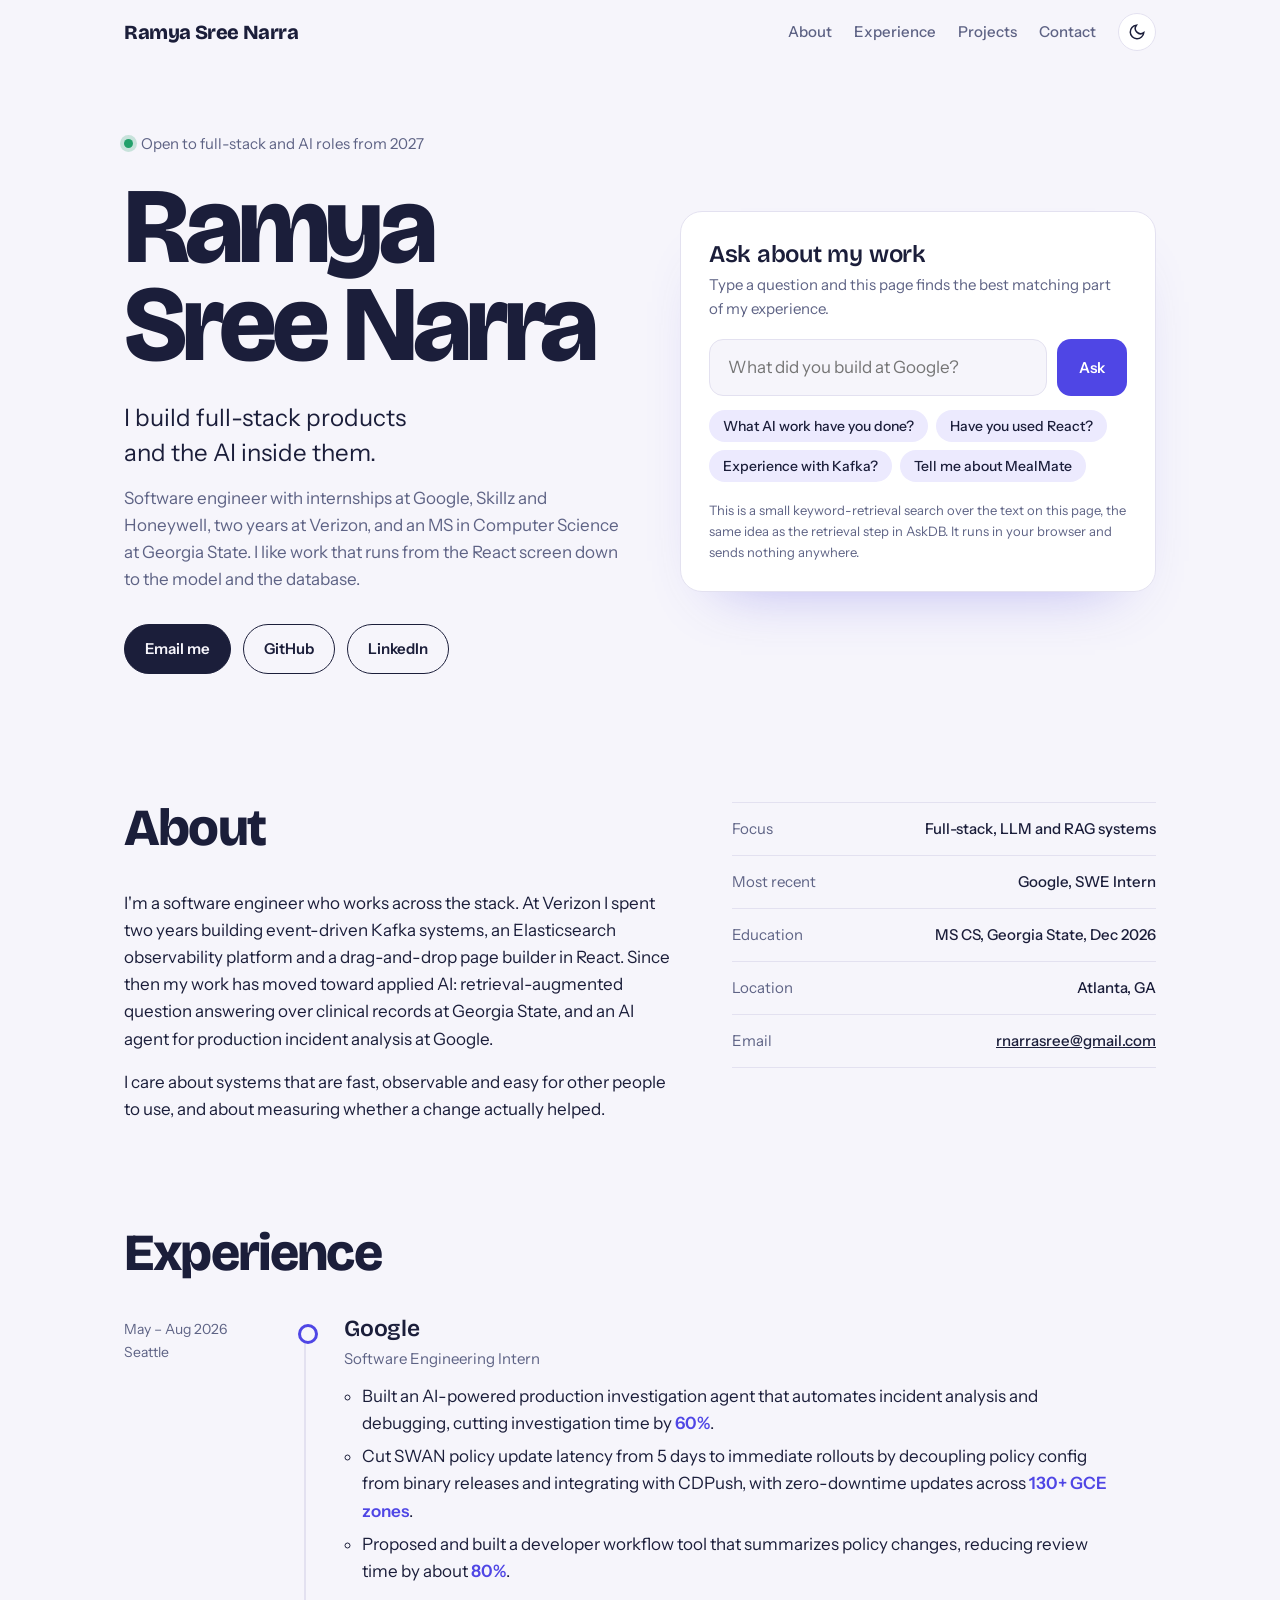
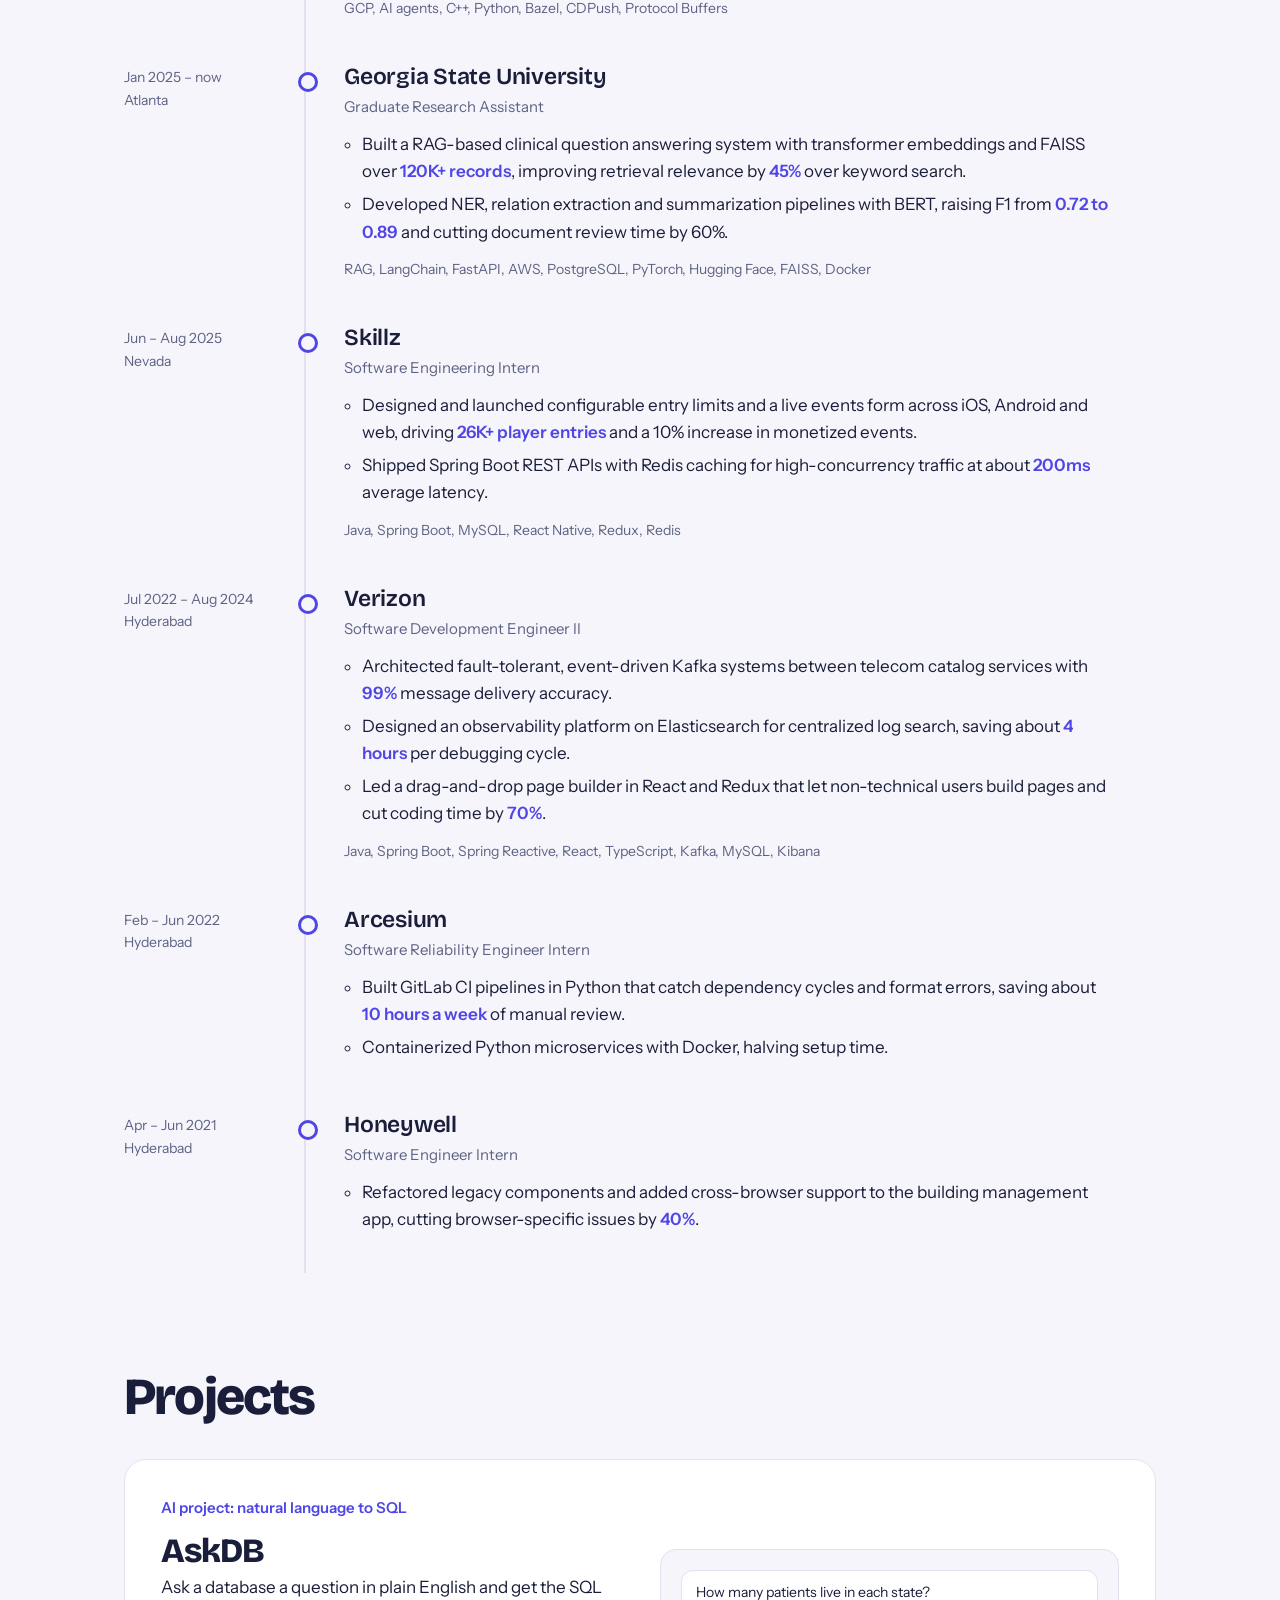
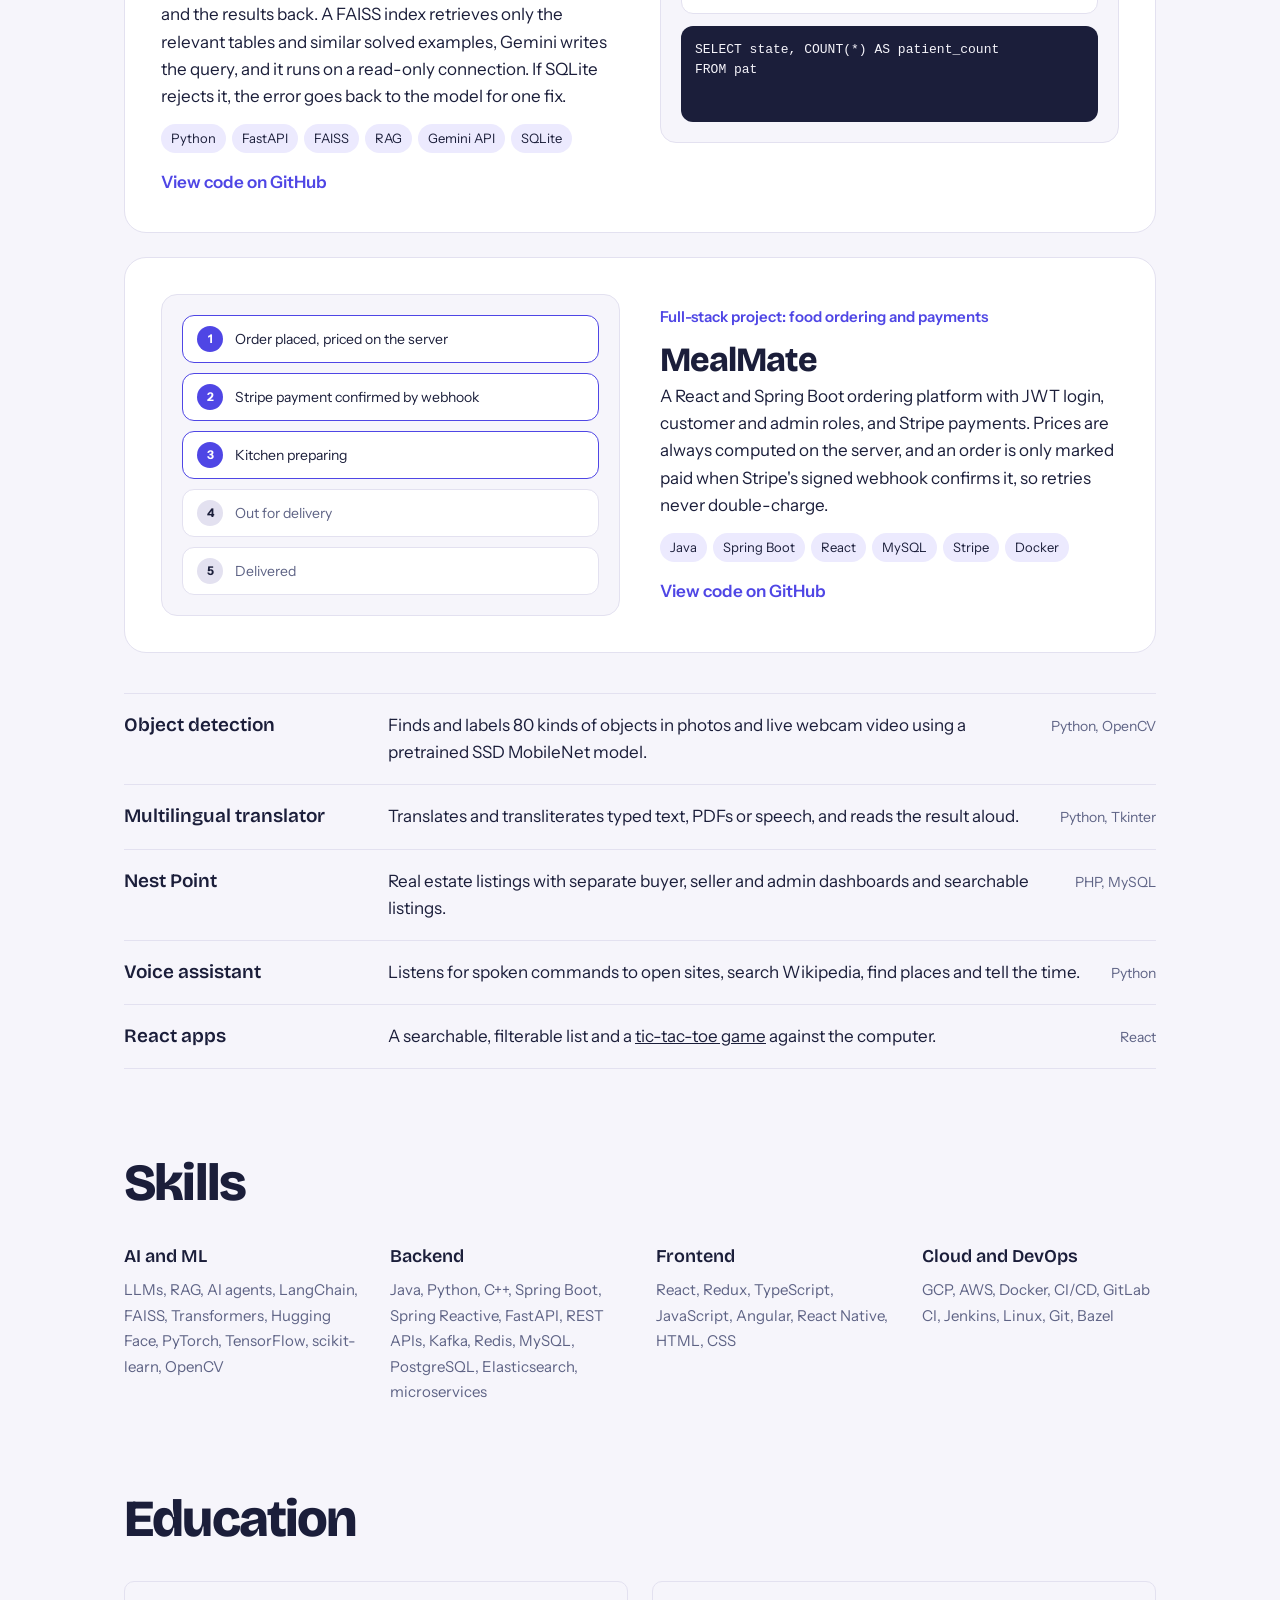
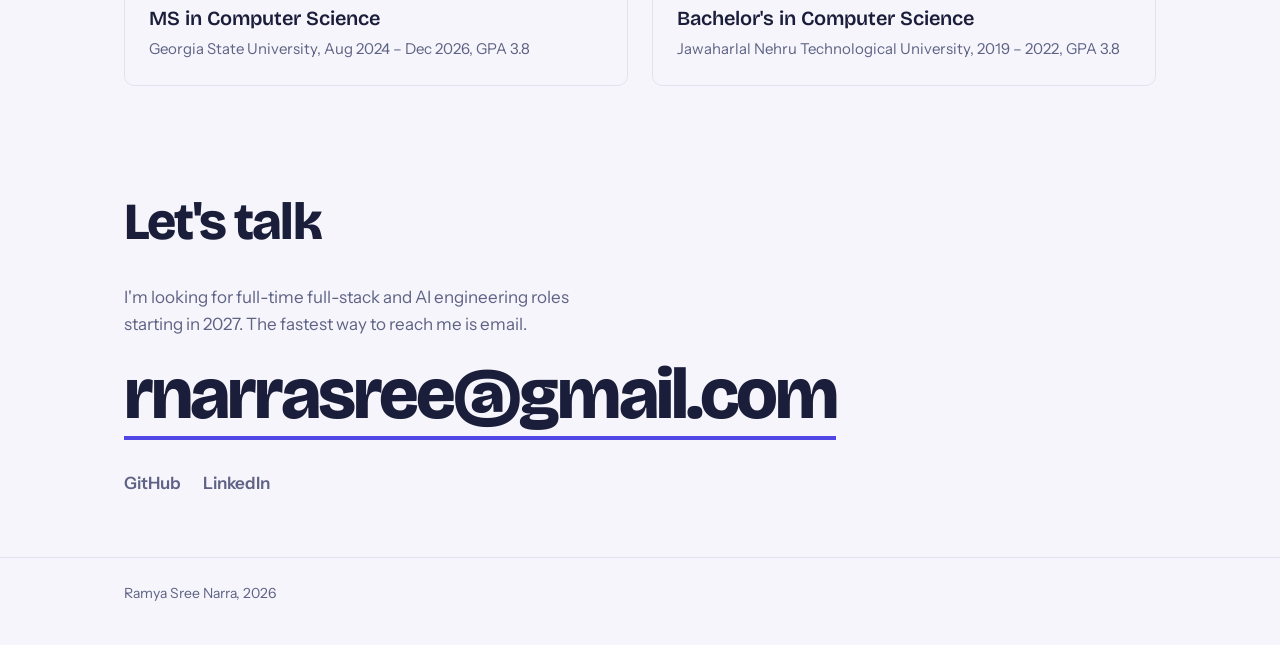
==== commit d293ea9b: "Redesign portfolio for full-stack and AI roles" ====
--- a/index.html
+++ b/index.html
@@ -1,634 +1,529 @@
 <!doctype html>
-<!--[if IE 7 ]>    <html lang="en-gb" class="isie ie7 oldie no-js"> <![endif]-->
-<!--[if IE 8 ]>    <html lang="en-gb" class="isie ie8 oldie no-js"> <![endif]-->
-<!--[if IE 9 ]>    <html lang="en-gb" class="isie ie9 no-js"> <![endif]-->s
-<!--[if (gt IE 9)|!(IE)]><!-->
-<html lang="en-gb" class="no-js">
-<!--<![endif]-->
+<html lang="en">
 <head>
-    <meta charset="utf-8">
-    <meta name="viewport" content="width=device-width, initial-scale=1, maximum-scale=1">
-    <!--[if lt IE 9]> 
-    <meta http-equiv="X-UA-Compatible" content="IE=edge,chrome=1">
-    <![endif]-->
-    <title>Ramya sree</title>
-    <meta name="description" content="">
-    <meta name="author" content="WebThemez">
-    <!--[if lt IE 9]>
-        <script src="http://html5shim.googlecode.com/svn/trunk/html5.js"></script>
-    <![endif]-->
-    <!--[if lte IE 8]>
-		<script type="text/javascript" src="http://explorercanvas.googlecode.com/svn/trunk/excanvas.js"></script>
-	<![endif]-->
-    <link rel="stylesheet" href="css/bootstrap.min.css" />
-    <link rel="stylesheet" type="text/css" href="css/isotope.css" media="screen" />
-    <link rel="stylesheet" href="js/fancybox/jquery.fancybox.css" type="text/css" media="screen" />
-    <link rel="stylesheet" type="text/css" href="css/da-slider.css" />
-    <!-- Owl Carousel Assets -->
-    <link href="js/owl-carousel/owl.carousel.css" rel="stylesheet">
-    <link rel="stylesheet" href="css/styles.css" />
-    <!-- Font Awesome -->
-    <link href="font/css/font-awesome.min.css" rel="stylesheet">
+<meta charset="utf-8">
+<meta name="viewport" content="width=device-width, initial-scale=1">
+<title>Ramya Sree Narra — Full-Stack & AI Engineer</title>
+<meta name="description" content="Ramya Sree Narra builds full-stack products and the AI inside them. Ex-Google SWE intern, MS CS at Georgia State. Open to full-stack and AI engineering roles.">
+<meta property="og:title" content="Ramya Sree Narra — Full-Stack & AI Engineer">
+<meta property="og:description" content="I build full-stack products and the AI inside them.">
+<meta property="og:type" content="website">
+<link rel="icon" href="data:image/svg+xml,%3Csvg xmlns='http://www.w3.org/2000/svg' viewBox='0 0 64 64'%3E%3Crect width='64' height='64' rx='14' fill='%234F46E5'/%3E%3Ctext x='50%25' y='56%25' text-anchor='middle' dominant-baseline='middle' font-family='Arial' font-weight='700' font-size='30' fill='white'%3ER%3C/text%3E%3C/svg%3E">
+<link rel="preconnect" href="https://fonts.googleapis.com">
+<link rel="preconnect" href="https://fonts.gstatic.com" crossorigin>
+<link href="https://fonts.googleapis.com/css2?family=Bricolage+Grotesque:opsz,wght@12..96,400;12..96,600;12..96,800&family=Instrument+Sans:wght@400;500;600&display=swap" rel="stylesheet">
+<style>
+:root{
+  --paper:#F6F5FB; --surface:#FFFFFF; --ink:#1B1E3A; --muted:#5E6385; --line:#E3E1F0;
+  --accent:#4F46E5; --accent-soft:#ECEAFE; --mark:#FFC857; --mark-ink:#1B1E3A;
+  --display:"Bricolage Grotesque", "Avenir Next", system-ui, sans-serif;
+  --body:"Instrument Sans", "Segoe UI", system-ui, sans-serif;
+  --radius-lg:22px; --radius-sm:10px;
+  color-scheme: light;
+}
+@media (prefers-color-scheme: dark){
+  :root:not([data-theme="light"]){
+    --paper:#13152B; --surface:#1B1E3A; --ink:#ECEBF7; --muted:#A3A6C4; --line:#2C3054;
+    --accent:#9A93FF; --accent-soft:#262A55; --mark:#FFC857; --mark-ink:#1B1E3A; color-scheme: dark;
+  }
+}
+:root[data-theme="dark"]{
+  --paper:#13152B; --surface:#1B1E3A; --ink:#ECEBF7; --muted:#A3A6C4; --line:#2C3054;
+  --accent:#9A93FF; --accent-soft:#262A55; --mark:#FFC857; --mark-ink:#1B1E3A; color-scheme: dark;
+}
+
+*{box-sizing:border-box}
+html{scroll-behavior:smooth}
+body{margin:0;background:var(--paper);color:var(--ink);font:400 17px/1.6 var(--body);-webkit-font-smoothing:antialiased}
+a{color:inherit}
+:focus-visible{outline:3px solid var(--accent);outline-offset:3px;border-radius:6px}
+.wrap{max-width:1080px;margin:0 auto;padding:0 24px}
+.skip{position:absolute;left:-999px}
+.skip:focus{left:16px;top:12px;background:var(--surface);padding:8px 12px;z-index:10}
+
+/* Top bar */
+.bar{position:sticky;top:0;z-index:5;background:color-mix(in srgb,var(--paper) 88%,transparent);backdrop-filter:blur(10px);border-bottom:1px solid transparent;transition:border-color .2s}
+.bar.scrolled{border-bottom-color:var(--line)}
+.bar .wrap{display:flex;align-items:center;justify-content:space-between;height:64px;gap:16px}
+.logo{font:800 20px/1 var(--display);text-decoration:none;letter-spacing:-.02em}
+.nav{display:flex;align-items:center;gap:22px}
+.nav a{text-decoration:none;color:var(--muted);font-weight:500;font-size:15px}
+.nav a:hover{color:var(--ink)}
+.theme{border:1px solid var(--line);background:var(--surface);color:var(--ink);width:38px;height:38px;border-radius:50%;cursor:pointer;display:grid;place-items:center}
+.theme svg{width:18px;height:18px}
+
+/* Hero */
+.hero{padding:64px 0 40px;display:grid;grid-template-columns:minmax(0,1.05fr) minmax(0,1fr);gap:56px;align-items:center}
+@media (max-width: 1000px){.hero{grid-template-columns:1fr;gap:0}}
+.status{display:inline-flex;align-items:center;gap:8px;font-size:15px;color:var(--muted);margin:0 0 22px}
+.status i{width:9px;height:9px;border-radius:50%;background:#22A06B;box-shadow:0 0 0 4px color-mix(in srgb,#22A06B 22%,transparent)}
+h1{font:800 clamp(52px,8.4vw,108px)/.92 var(--display);letter-spacing:-.045em;margin:0;max-width:11ch}
+h1 span{display:block}
+.lede{font-size:clamp(19px,2.2vw,24px);line-height:1.45;max-width:30ch;text-wrap:balance;margin:26px 0 0;color:var(--ink)}
+.lede-sub{color:var(--muted);max-width:60ch;margin:14px 0 0}
+.actions{display:flex;flex-wrap:wrap;gap:12px;margin-top:30px}
+.btn{display:inline-flex;align-items:center;gap:8px;padding:12px 20px;border-radius:999px;font-weight:600;font-size:15px;text-decoration:none;border:1.5px solid var(--ink);transition:background .15s,color .15s}
+.btn.primary{background:var(--ink);color:var(--paper)}
+.btn.primary:hover{background:var(--accent);border-color:var(--accent);color:#fff}
+.btn:not(.primary):hover{background:var(--ink);color:var(--paper)}
+.btn svg{width:18px;height:18px}
+
+/* Ask */
+.ask{margin-top:0;background:var(--surface);border:1px solid var(--line);border-radius:var(--radius-lg);padding:28px;box-shadow:0 30px 60px -40px color-mix(in srgb,var(--accent) 45%,transparent)}
+.ask h2{font:600 24px/1.2 var(--display);margin:0 0 4px;letter-spacing:-.01em}
+.ask p.hint{margin:0 0 18px;color:var(--muted);font-size:15px}
+.ask form{display:flex;gap:10px}
+.ask input{flex:1;min-width:0;font:inherit;font-size:17px;padding:14px 18px;border-radius:14px;border:1.5px solid var(--line);background:var(--paper);color:var(--ink)}
+.ask input:focus{outline:none;border-color:var(--accent)}
+.ask button[type=submit]{font:600 15px var(--body);padding:0 22px;border-radius:14px;border:0;background:var(--accent);color:#fff;cursor:pointer}
+.chips{display:flex;flex-wrap:wrap;gap:8px;margin:14px 0 0;padding:0;list-style:none}
+.chips button{font:500 14px var(--body);color:var(--ink);background:var(--accent-soft);border:0;border-radius:999px;padding:7px 14px;cursor:pointer}
+.chips button:hover{background:var(--accent);color:#fff}
+.answer{margin-top:22px;min-height:0}
+.answer:empty{display:none}
+.result{border-left:3px solid var(--accent);padding:4px 0 4px 18px;margin-top:14px}
+.result:first-child{margin-top:0}
+.result p{margin:0;max-width:72ch}
+.result .src{display:block;margin-top:6px;font-size:14px;color:var(--muted)}
+.result .src a{color:var(--accent);text-decoration:none;font-weight:600}
+mark{background:var(--mark);color:var(--mark-ink);border-radius:3px;padding:0 2px}
+.note{margin:18px 0 0;font-size:13px;color:var(--muted)}
+
+/* Sections */
+section{padding:88px 0 0}
+h2.title{font:800 clamp(34px,5vw,52px)/1 var(--display);letter-spacing:-.035em;margin:0 0 36px}
+.intro{display:grid;grid-template-columns:1.3fr 1fr;gap:56px;align-items:start}
+.intro p{margin:0 0 16px;max-width:62ch}
+.facts{margin:0;padding:0;list-style:none;border-top:1px solid var(--line)}
+.facts li{display:flex;justify-content:space-between;gap:16px;padding:14px 0;border-bottom:1px solid var(--line);font-size:15px}
+.facts span:first-child{color:var(--muted)}
+.facts span:last-child{text-align:right;font-weight:500}
+
+/* Timeline */
+.timeline{list-style:none;margin:0;padding:0;position:relative}
+.timeline::before{content:"";position:absolute;left:180px;top:10px;bottom:10px;width:2px;background:var(--line)}
+.job{display:grid;grid-template-columns:180px 1fr;gap:0 40px;padding:0 0 44px;position:relative}
+.job::before{content:"";position:absolute;left:174px;top:9px;width:14px;height:14px;border-radius:50%;background:var(--paper);border:3px solid var(--accent)}
+.job .when{font-size:14px;color:var(--muted);padding-top:3px;padding-right:24px}
+.job h3{font:600 23px/1.2 var(--display);margin:0;letter-spacing:-.01em}
+.job .role{color:var(--muted);margin:4px 0 12px;font-size:15px}
+.job ul{margin:0;padding-left:18px}
+.job li{margin:6px 0;max-width:68ch}
+.job li strong{color:var(--accent);font-weight:600}
+.stack{margin:12px 0 0;font-size:14px;color:var(--muted)}
+
+/* Projects */
+.feature{display:grid;grid-template-columns:1fr 1fr;gap:40px;align-items:center;padding:36px;border-radius:var(--radius-lg);background:var(--surface);border:1px solid var(--line);margin-bottom:24px}
+.feature:nth-of-type(even) .demo{order:-1}
+.feature h3{font:800 34px/1 var(--display);letter-spacing:-.03em;margin:0 0 6px}
+.feature .kind{color:var(--accent);font-weight:600;font-size:15px;margin:0 0 14px}
+.feature p{margin:0 0 12px}
+.feature .links{display:flex;gap:18px;margin-top:16px}
+.feature .links a{font-weight:600;color:var(--accent);text-decoration:none}
+.feature .links a:hover{text-decoration:underline}
+.tags{display:flex;flex-wrap:wrap;gap:6px;margin:14px 0 0;padding:0;list-style:none}
+.tags li{font-size:13px;padding:4px 10px;border-radius:999px;background:var(--accent-soft)}
+.demo{border-radius:16px;background:var(--paper);border:1px solid var(--line);padding:20px;font-size:14px}
+.demo .q{background:var(--surface);border:1px solid var(--line);border-radius:12px;padding:10px 14px}
+.demo pre{margin:12px 0 0;white-space:pre-wrap;font:13px/1.55 ui-monospace,SFMono-Regular,Menlo,monospace;background:var(--ink);color:var(--paper);border-radius:12px;padding:14px;min-height:96px}
+.demo table{width:100%;border-collapse:collapse;margin-top:12px;font-size:13px}
+.demo td,.demo th{padding:6px 8px;border-bottom:1px solid var(--line);text-align:left}
+.steps{list-style:none;margin:0;padding:0;display:grid;gap:10px}
+.steps li{display:flex;align-items:center;gap:12px;padding:10px 14px;border-radius:12px;background:var(--surface);border:1px solid var(--line);color:var(--muted);transition:all .3s}
+.steps li b{width:26px;height:26px;border-radius:50%;display:grid;place-items:center;font-size:12px;background:var(--line);color:var(--ink);flex:none}
+.steps li.on{color:var(--ink);border-color:var(--accent)}
+.steps li.on b{background:var(--accent);color:#fff}
+.more{list-style:none;margin:40px 0 0;padding:0;border-top:1px solid var(--line)}
+.more li{display:grid;grid-template-columns:240px 1fr auto;gap:24px;align-items:baseline;padding:18px 0;border-bottom:1px solid var(--line)}
+.more a.name{font:600 19px var(--display);text-decoration:none}
+.more a.name:hover{color:var(--accent)}
+.more span.tech{font-size:14px;color:var(--muted);white-space:nowrap}
+
+/* Skills */
+.skills{display:grid;grid-template-columns:repeat(4,1fr);gap:32px}
+.skills h3{font:600 18px var(--display);margin:0 0 10px}
+.skills p{margin:0;color:var(--muted);font-size:15px;line-height:1.7}
+
+/* Education */
+.edu{display:grid;grid-template-columns:1fr 1fr;gap:24px}
+.edu div{padding:24px;border-radius:var(--radius-sm);border:1px solid var(--line)}
+.edu h3{font:600 20px/1.25 var(--display);margin:0 0 6px}
+.edu p{margin:0;color:var(--muted);font-size:15px}
+
+/* Contact */
+.contact{padding:110px 0 60px}
+.contact p{max-width:46ch;color:var(--muted);margin:0 0 20px}
+.mail{display:inline-block;font:800 clamp(30px,6.5vw,72px)/1 var(--display);letter-spacing:-.04em;text-decoration:none;border-bottom:4px solid var(--accent);padding-bottom:6px;word-break:break-all}
+.mail:hover{color:var(--accent)}
+.socials{display:flex;gap:22px;margin-top:30px}
+.socials a{font-weight:600;text-decoration:none;color:var(--muted)}
+.socials a:hover{color:var(--ink)}
+footer{border-top:1px solid var(--line);padding:24px 0 40px;color:var(--muted);font-size:14px}
+
+/* Load sequence: one orchestrated moment */
+.reveal{opacity:0;transform:translateY(14px);animation:rise .7s cubic-bezier(.2,.7,.2,1) forwards}
+.d1{animation-delay:.05s}.d2{animation-delay:.18s}.d3{animation-delay:.3s}.d4{animation-delay:.42s}.d5{animation-delay:.56s}
+@keyframes rise{to{opacity:1;transform:none}}
+@media (prefers-reduced-motion: reduce){
+  html{scroll-behavior:auto}
+  .reveal{animation:none;opacity:1;transform:none}
+  .steps li{transition:none}
+}
+
+@media (max-width: 1000px){.ask{margin-top:48px}}
+@media (max-width: 860px){
+  .nav a:not(.keep){display:none}
+  .intro,.feature,.edu{grid-template-columns:1fr}
+  .feature:nth-of-type(even) .demo{order:0}
+  .feature{padding:24px}
+  .skills{grid-template-columns:1fr 1fr}
+  .timeline::before{left:6px}
+  .job{grid-template-columns:1fr;padding-left:32px}
+  .job::before{left:0}
+  .job .when{padding:0 0 4px}
+  .more li{grid-template-columns:1fr;gap:4px}
+}
+@media (max-width: 520px){
+  body{font-size:16px}
+  .wrap{padding:0 16px}
+  .hero{padding-top:44px}
+  .ask{padding:20px}
+  .ask form{flex-direction:column}
+  .ask button[type=submit]{padding:13px}
+  .skills{grid-template-columns:1fr}
+}
+</style>
 </head>
-
 <body>
-    <header class="header">
-        <div class="container">
-            <nav class="navbar navbar-inverse" role="navigation">
-                <div class="navbar-header">
-                    <button type="button" id="nav-toggle" class="navbar-toggle" data-toggle="collapse" data-target="#main-nav">
-                        <span class="sr-only">Toggle navigation</span>
-                        <span class="icon-bar"></span>
-                        <span class="icon-bar"></span>
-                        <span class="icon-bar"></span>
-                    </button>
-                    <a href="#" class="navbar-brand scroll-top logo"><b>Narra Ramya Sree</b></a>
-                </div>
-                <!--/.navbar-header-->
-                <div id="main-nav" class="collapse navbar-collapse">
-                    <ul class="nav navbar-nav" id="mainNav">
-                        <li class="active"><a href="#home" class="scroll-link">Home page</a></li>
-                        <li><a href="#aboutUs" class="scroll-link">About me</a></li>
-                        <li><a href="#skills" class="scroll-link">my Skills</a></li>
-                        <li><a href="#experience" class="scroll-link">my Experience</a></li>
-                        <li><a href="#portfolio" class="scroll-link">Portfolio</a></li>
-                        <li><a href="#contactUs" class="scroll-link">Contact me</a></li>
-                    </ul>
-                </div>
-                <!--/.navbar-collapse-->
-            </nav>
-            <!--/.navbar-->
+<a class="skip" href="#main">Skip to content</a>
+
+<header class="bar" id="bar">
+  <div class="wrap">
+    <a class="logo" href="#top">Ramya Sree Narra</a>
+    <nav class="nav" aria-label="Main">
+      <a href="#about">About</a>
+      <a href="#experience">Experience</a>
+      <a href="#projects">Projects</a>
+      <a class="keep" href="#contact">Contact</a>
+      <button class="theme" id="theme" type="button" aria-label="Switch color theme">
+        <svg viewBox="0 0 24 24" fill="none" stroke="currentColor" stroke-width="2" stroke-linecap="round"><path d="M21 12.8A9 9 0 1 1 11.2 3a7 7 0 0 0 9.8 9.8z"/></svg>
+      </button>
+    </nav>
+  </div>
+</header>
+
+<main id="main">
+<div class="wrap" id="top">
+  <div class="hero">
+    <div class="hero-text">
+    <p class="status reveal d1"><i aria-hidden="true"></i>Open to full-stack and AI roles from 2027</p>
+    <h1 class="reveal d2"><span>Ramya</span><span>Sree Narra</span></h1>
+    <p class="lede reveal d3">I build full-stack products and the AI inside them.</p>
+    <p class="lede-sub reveal d3">Software engineer with internships at Google, Skillz and Honeywell, two years at Verizon, and an MS in Computer Science at Georgia State. I like work that runs from the React screen down to the model and the database.</p>
+    <div class="actions reveal d4">
+      <a class="btn primary" href="mailto:rnarrasree@gmail.com">Email me</a>
+      <a class="btn" href="https://github.com/ramya036" target="_blank" rel="noopener">GitHub</a>
+      <a class="btn" href="https://linkedin.com/in/ramyasreenarra" target="_blank" rel="noopener">LinkedIn</a>
+    </div>
+    </div>
+
+    <div class="ask reveal d5" aria-labelledby="ask-title">
+      <h2 id="ask-title">Ask about my work</h2>
+      <p class="hint">Type a question and this page finds the best matching part of my experience.</p>
+      <form id="ask-form" autocomplete="off">
+        <label for="q" class="skip">Your question</label>
+        <input id="q" name="q" type="text" placeholder="What did you build at Google?" maxlength="200">
+        <button type="submit">Ask</button>
+      </form>
+      <ul class="chips" aria-label="Example questions">
+        <li><button type="button">What AI work have you done?</button></li>
+        <li><button type="button">Have you used React?</button></li>
+        <li><button type="button">Experience with Kafka?</button></li>
+        <li><button type="button">Tell me about MealMate</button></li>
+      </ul>
+      <div class="answer" id="answer" aria-live="polite"></div>
+      <p class="note">This is a small keyword-retrieval search over the text on this page, the same idea as the retrieval step in AskDB. It runs in your browser and sends nothing anywhere.</p>
+    </div>
+  </div>
+</div>
+
+<section id="about">
+  <div class="wrap intro">
+    <div>
+      <h2 class="title">About</h2>
+      <p>I'm a software engineer who works across the stack. At Verizon I spent two years building event-driven Kafka systems, an Elasticsearch observability platform and a drag-and-drop page builder in React. Since then my work has moved toward applied AI: retrieval-augmented question answering over clinical records at Georgia State, and an AI agent for production incident analysis at Google.</p>
+      <p>I care about systems that are fast, observable and easy for other people to use, and about measuring whether a change actually helped.</p>
+    </div>
+    <ul class="facts" aria-label="Quick facts">
+      <li><span>Focus</span><span>Full-stack, LLM and RAG systems</span></li>
+      <li><span>Most recent</span><span>Google, SWE Intern</span></li>
+      <li><span>Education</span><span>MS CS, Georgia State, Dec 2026</span></li>
+      <li><span>Location</span><span>Atlanta, GA</span></li>
+      <li><span>Email</span><span><a href="mailto:rnarrasree@gmail.com">rnarrasree@gmail.com</a></span></li>
+    </ul>
+  </div>
+</section>
+
+<section id="experience">
+  <div class="wrap">
+    <h2 class="title">Experience</h2>
+    <ol class="timeline">
+      <li class="job" data-src="Experience, Google">
+        <div class="when">May – Aug 2026<br>Seattle</div>
+        <div>
+          <h3>Google</h3>
+          <p class="role">Software Engineering Intern</p>
+          <ul>
+            <li>Built an AI-powered production investigation agent that automates incident analysis and debugging, cutting investigation time by <strong>60%</strong>.</li>
+            <li>Cut SWAN policy update latency from 5 days to immediate rollouts by decoupling policy config from binary releases and integrating with CDPush, with zero-downtime updates across <strong>130+ GCE zones</strong>.</li>
+            <li>Proposed and built a developer workflow tool that summarizes policy changes, reducing review time by about <strong>80%</strong>.</li>
+          </ul>
+          <p class="stack">GCP, AI agents, C++, Python, Bazel, CDPush, Protocol Buffers</p>
         </div>
-        <!--/.container-->
-    </header>
-    <!--/.header-->
-    <div id="#top"></div>
-    <section id="home">
-        <div class="banner-container">
-            <img src="images/pic2.jpg" alt="banner" />
-            <div class="container banner-content">
-                <div id="da-slider" class="da-slider">
-                    <div class="da-slide">
-                        <h2>Webdesigner</h2>
-                        <p>demands for web technology has been constantly increasing</p>
-                        <div class="da-img"></div>
-                    </div>
-                    <div class="da-slide">
-                        <h2>programmer</h2>
-                        <p>programmer </p>
-                        <div class="da-img"></div>
-                    </div>
-                    <div class="da-slide">
-                        <h2>android developer</h2>
-                        <p>android</p>
-                        <div class="da-img"></div>
-                    </div>
-                    <div class="da-slide">
-                        <h2>JavaScript/jQuery</h2>
-                        <p>jQuery: Write Less, Do More...</p>
-                        <div class="da-img"></div>
-                    </div>
-				<!--  <nav class="da-arrows">
-                        <span class="da-arrows-prev"></span>
-                        <span class="da-arrows-next"></span>
-                    </nav> -->
-                </div>
-            </div>
+      </li>
+      <li class="job" data-src="Experience, Georgia State University">
+        <div class="when">Jan 2025 – now<br>Atlanta</div>
+        <div>
+          <h3>Georgia State University</h3>
+          <p class="role">Graduate Research Assistant</p>
+          <ul>
+            <li>Built a RAG-based clinical question answering system with transformer embeddings and FAISS over <strong>120K+ records</strong>, improving retrieval relevance by <strong>45%</strong> over keyword search.</li>
+            <li>Developed NER, relation extraction and summarization pipelines with BERT, raising F1 from <strong>0.72 to 0.89</strong> and cutting document review time by 60%.</li>
+          </ul>
+          <p class="stack">RAG, LangChain, FastAPI, AWS, PostgreSQL, PyTorch, Hugging Face, FAISS, Docker</p>
         </div>
-    </section>
-    <section id="introText">
-        <div class="container">
-            <div class="text-center">
-            <h1>I am  technical student, </h1>
-              <p>Lorem ipsum dolor sit amet, consectetur adipiscing elit. Suspendisse interdum erat et neque tincidunt volutpat. Cras eget augue id dui varius pretium. Cras posuere dolor risus. Pellentesque elementum ultricies quam, sit amet rhoncus nisl viverra in. Cras imperdiet nisi a euismod molestie. Ut a metus arcu. Pellentesque feugiat dictum erat. Nulla vehicula condimentum purus, quis imperdiet nisl ultricies eleifend. Nulla quis rhoncus risus. Ut vel vehicula urna.</p>
-            </div>
+      </li>
+      <li class="job" data-src="Experience, Skillz">
+        <div class="when">Jun – Aug 2025<br>Nevada</div>
+        <div>
+          <h3>Skillz</h3>
+          <p class="role">Software Engineering Intern</p>
+          <ul>
+            <li>Designed and launched configurable entry limits and a live events form across iOS, Android and web, driving <strong>26K+ player entries</strong> and a 10% increase in monetized events.</li>
+            <li>Shipped Spring Boot REST APIs with Redis caching for high-concurrency traffic at about <strong>200ms</strong> average latency.</li>
+          </ul>
+          <p class="stack">Java, Spring Boot, MySQL, React Native, Redux, Redis</p>
         </div>
-
-    </section>
-    <!--About-->
-    <section id="aboutUs" class="secPad">
-        <div class="container">
-            <div class="heading text-center">
-                <!-- Heading -->
-                <h2>Iam ramya sree.iam a student in gptwgl</h2>
-                <p>I am from warangal.I have completed my 10th in "FATIMA GIRLS HIGH SCHOOL".I got an agregate 9.3 GPA.Now iam studying in gptwgl. </p>
-            </div>
-            <div class="row">
-                <!-- item -->
-                <div class="col-md-4 text-center tileBox">
-                   <div class="txtHead"> <i class="fa fa-desktop"></i>
-                    <h3>Responsive <span class="id-color">Design</span></h3></div>
-                    <p>Lorem ipsum dolor sit amet, consectetur adipiscing elit. Suspendisse interdum erat et neque tincidunt volutpat. Cras eget augue id dui varius pretium.</p>
-                </div>
-                <!-- end: -->
-
-                <!-- item -->
-                <div class="col-md-4 text-center tileBox">
-                    <div class="txtHead"><i class="fa fa-css3"></i>
-                    <h3>HTML5/CSS3 <span class="id-color">Dev</span></h3></div>
-                    <p>Lorem ipsum dolor sit amet, consectetur adipiscing elit. Suspendisse interdum erat et neque tincidunt volutpat. Cras eget augue id dui varius pretium.</p>
-                </div>
-                <!-- end: -->
-
-                <!-- item -->
-                <div class="col-md-4 text-center tileBox">
-                    <div class="txtHead"><i class="fa fa-lightbulb-o"></i>
-                    <h3>JavaScript <span class="id-color">jQuery</span></h3></div>
-                    <p>Lorem ipsum dolor sit amet, consectetur adipiscing elit. Suspendisse interdum erat et neque tincidunt volutpat. Cras eget augue id dui varius pretium.</p>
-                </div>
-                <!-- end: -->
-            </div>
+      </li>
+      <li class="job" data-src="Experience, Verizon">
+        <div class="when">Jul 2022 – Aug 2024<br>Hyderabad</div>
+        <div>
+          <h3>Verizon</h3>
+          <p class="role">Software Development Engineer II</p>
+          <ul>
+            <li>Architected fault-tolerant, event-driven Kafka systems between telecom catalog services with <strong>99%</strong> message delivery accuracy.</li>
+            <li>Designed an observability platform on Elasticsearch for centralized log search, saving about <strong>4 hours</strong> per debugging cycle.</li>
+            <li>Led a drag-and-drop page builder in React and Redux that let non-technical users build pages and cut coding time by <strong>70%</strong>.</li>
+          </ul>
+          <p class="stack">Java, Spring Boot, Spring Reactive, React, TypeScript, Kafka, MySQL, Kibana</p>
         </div>
-    </section>
-    <!--Quote-->
-    <section id="quote" class="bg-parlex">
-        <div class="parlex-back">
-            <div class="container secPad text-center">
-				<h2>If I asked people what they wanted, they would have said ‘Faster Horses’.</h2><h3>-Henry Ford</h3>
-            </div>
-            <!--/.container-->
+      </li>
+      <li class="job" data-src="Experience, Arcesium">
+        <div class="when">Feb – Jun 2022<br>Hyderabad</div>
+        <div>
+          <h3>Arcesium</h3>
+          <p class="role">Software Reliability Engineer Intern</p>
+          <ul>
+            <li>Built GitLab CI pipelines in Python that catch dependency cycles and format errors, saving about <strong>10 hours a week</strong> of manual review.</li>
+            <li>Containerized Python microservices with Docker, halving setup time.</li>
+          </ul>
         </div>
-    </section>
-    
-    <!--Skills-->
-    <section id="skills" class="secPad white">
-    	<div class="container">
-        <div class="heading text-center">
-                <!-- Heading -->
-                <h2>My Skills</h2>
-                <p></p>
-            </div>
-        	<div class="row">
-                <div class="col-sm-6">
-                    <h2>Programming <strong>Skills</strong></h2>
-                    
-                    <div class="row">
-                        <div class="col-md-2 skilltitle">c/c++</div>
-                        <div class="col-md-8">
-                            <div class="progress">
-                                <div class="progress-bar" role="progressbar" aria-valuenow="90" aria-valuemin="0" aria-valuemax="100" style="width: 90%;">
-                                    <span class="sr-only">90% Complete</span>
-                                </div>
-                            </div>
-                        </div>
-                    </div>
-                    <div class="row">
-                        <div class="col-md-2 skilltitle">java</div>
-                        <div class="col-md-8">
-                            <div class="progress">
-                                <div class="progress-bar" role="progressbar" aria-valuenow="90" aria-valuemin="0" aria-valuemax="100" style="width: 90%;">
-                                    <span class="sr-only">100% Complete</span>
-                                </div>
-                            </div>
-                        </div>
-                    </div>
-                    <div class="row">
-                        <div class="col-md-2 skilltitle">android</div>
-                        <div class="col-md-8">
-                            <div class="progress">
-                                <div class="progress-bar" role="progressbar" aria-valuenow="80" aria-valuemin="0" aria-valuemax="100" style="width: 80%;">
-                                    <span class="sr-only">80% Complete</span>
-                                </div>
-                            </div>
-                        </div>
-                    </div>
-					</div>
-                    
-					
-                <div class="col-sm-6">
-                    <h2>Designing <strong>Skills</strong></h2>
-                  
-                    <div class="row">
-                        <div class="col-md-2 skilltitle">Photoshop</div>
-                        <div class="col-md-8">
-                            <div class="progress">
-                                <div class="progress-bar" role="progressbar" aria-valuenow="90" aria-valuemin="0" aria-valuemax="100" style="width: 90%;">
-                                    <span class="sr-only">90% Complete</span>
-                                </div>
-                            </div>
-                        </div>
-                    </div>
-					
-					
-                    <div class="row">
-                        <div class="col-md-2 skilltitle">html/css</div>
-                        <div class="col-md-8">
-                            <div class="progress">
-                                <div class="progress-bar" role="progressbar" aria-valuenow="80" aria-valuemin="0" aria-valuemax="100" style="width: 80%;">
-                                    <span class="sr-only">80% Complete</span>
-                                </div>
-                            </div>
-                        </div>
-                    </div>
-                    <div class="row">
-                        <div class="col-md-2 skilltitle">javascript</div>
-                        <div class="col-md-8">
-                            <div class="progress">
-                                <div class="progress-bar" role="progressbar" aria-valuenow="75" aria-valuemin="0" aria-valuemax="100" style="width: 75%;">
-                                    <span class="sr-only">75% Complete</span>
-                                </div>
-                            </div>
-                        </div>
-                    </div>
-                </div>
-            </div>
-        </div>        
-    </section>
-    
-    <!--Experience-->
-    <section id="experience" class="secPad">
-    	<div class="container">     
-           <div class="heading text-center">
-                <!-- Heading -->
-                <h2>Professional Experience</h2>
-                <p>Lorem ipsum dolor sit amet, consectetur adipiscing</p>
-            </div>
-        <div id="timeline"><div class="row timeline-movement timeline-movement-top">
-        <div class="timeline-badge timeline-future-movement">
-            <a href="#">
-                <span class="glyphicon glyphicon-plus"></span>
-            </a>
+      </li>
+      <li class="job" data-src="Experience, Honeywell">
+        <div class="when">Apr – Jun 2021<br>Hyderabad</div>
+        <div>
+          <h3>Honeywell</h3>
+          <p class="role">Software Engineer Intern</p>
+          <ul>
+            <li>Refactored legacy components and added cross-browser support to the building management app, cutting browser-specific issues by <strong>40%</strong>.</li>
+          </ul>
         </div>
-        <div class="timeline-badge timeline-filter-movement">
-            <a href="#">
-                <span class="glyphicon glyphicon-time"></span>
-            </a>
-        </div>
-    
-    </div>
-    <div class="row timeline-movement">
-    
-        <div class="timeline-badge">
-            <span class="timeline-balloon-date-day">Feb</span>
-            <span class="timeline-balloon-date-month">2014</span>
-        </div>
-    
-    
-        <div class="col-sm-6  timeline-item">
-            <div class="row">
-                <div class="col-sm-11">
-                    <div class="timeline-panel credits">
-                        <ul class="timeline-panel-ul">
-                            <li><span class="importo">Mussum ipsum cacilds</span></li>
-                            <li><span class="causale">Lorem ipsum dolor sit amet, consectetur adipiscing elit. </span> </li>
-                            <li><p><small class="text-muted"> 18/02/2014 - Present</small></p> </li>
-                        </ul>
-                    </div>
-    
-                </div>
-            </div>
-        </div>
-    
-        <div class="col-sm-6  timeline-item">
-            <div class="row">
-                <div class="col-sm-offset-1 col-sm-11">
-                    <div class="timeline-panel debits">
-                        <ul class="timeline-panel-ul">
-                            <li><span class="importo">Mussum ipsum cacilds</span></li>
-                            <li><span class="causale">Lorem ipsum dolor sit amet, consectetur adipiscing elit. </span> </li>
-                            <li><p><small class="text-muted"> 18/02/2014 - Present</small></p> </li>
-                        </ul>
-                    </div>
-    
-                </div>
-            </div>
-        </div>
-    </div>
-    
-    <!--due -->
-    
-    <div class="row timeline-movement">
-    
-    
-        <div class="timeline-badge">
-            <span class="timeline-balloon-date-day">Mar</span>
-            <span class="timeline-balloon-date-month">2013</span>
-        </div>
-    
-        <div class="col-sm-offset-6 col-sm-6  timeline-item">
-            <div class="row">
-                <div class="col-sm-offset-1 col-sm-11">
-                    <div class="timeline-panel debits">
-                        <ul class="timeline-panel-ul">
-                            <li><span class="importo">Mussum ipsum cacilds</span></li>
-                            <li><span class="causale">Lorem ipsum dolor sit amet, consectetur adipiscing elit. </span> </li>
-                            <li><p><small class="text-muted"> 10/03/2013 - 18/02/2014</small></p> </li>
-                        </ul>
-                    </div>
-    
-                </div>
-            </div>
-        </div>
-    
-        <div class="col-sm-6  timeline-item">
-            <div class="row">
-                <div class="col-sm-11">
-                    <div class="timeline-panel credits">
-                        <ul class="timeline-panel-ul">
-                            <li><span class="importo">Mussum ipsum cacilds</span></li>
-                            <li><span class="causale">Lorem ipsum dolor sit amet, consectetur adipiscing elit. </span> </li>
-                            <li><p><small class="text-muted"> 10/03/2013 - 18/02/2014</small></p> </li>
-                        </ul>
-                    </div>
-    
-                </div>
-            </div>
-        </div>
-    
-    
-    </div>
-    <div class="row timeline-movement">
-    
-    
-        <div class="timeline-badge">
-            <span class="timeline-balloon-date-day">Jan</span>
-            <span class="timeline-balloon-date-month">2010</span>
-        </div>
-    
-        <div class="col-sm-offset-6 col-sm-6  timeline-item">
-            <div class="row">
-                <div class="col-sm-offset-1 col-sm-11">
-                    <div class="timeline-panel debits">
-                        <ul class="timeline-panel-ul">
-                            <li><span class="importo">Mussum ipsum cacilds</span></li>
-                            <li><span class="causale">Lorem ipsum dolor sit amet, consectetur adipiscing elit. </span> </li>
-                            <li><p><small class="text-muted"> 11/01/2010 - 10/03/2013</small></p> </li>
-                        </ul>
-                    </div>
-    
-                </div>
-            </div>
-        </div>
-    
-        <div class="col-sm-6  timeline-item">
-            <div class="row">
-                <div class="col-sm-11">
-                    <div class="timeline-panel credits">
-                        <ul class="timeline-panel-ul">
-                            <li><span class="importo">Mussum ipsum cacilds</span></li>
-                            <li><span class="causale">Lorem ipsum dolor sit amet, consectetur adipiscing elit. </span> </li>
-                            <li><p><small class="text-muted"> 11/01/2010 - 10/03/2013</small></p> </li>
-                        </ul>
-                    </div>
-    
-                </div>
-            </div>
-        </div>
-    
-    
-    </div>
-    </div>
-    </div>
-    
-    </section>
-    
-  
-   <!--Portfolio-->
-    <section id="portfolio" class="page-section section appear clearfix secPad">
-        <div class="container">
-
-            <div class="heading text-center">
-                <!-- Heading -->
-                <h2>Portfolio</h2>
-                <p>At lorem Ipsum available, but the majority have suffered alteration in some form by injected humour.</p>
-            </div>
-
-            <div class="row">
-                <nav id="filter" class="col-md-12 text-center">
-                    <ul>
-                        <li><a href="#" class="current btn-theme btn-small" data-filter="*">All</a></li>
-                        <li><a href="#" class="btn-theme btn-small" data-filter=".webdesign">Web Design</a></li>
-                        <li><a href="#" class="btn-theme btn-small" data-filter=".photography">Photography</a></li>
-                        <li><a href="#" class="btn-theme btn-small" data-filter=".print">Print</a></li>
-                    </ul>
-                </nav>
-                <div class="col-md-12">
-                    <div class="row">
-                        <div class="portfolio-items isotopeWrapper clearfix" id="3">
-
-                            <article class="col-sm-4 isotopeItem webdesign">
-                                <div class="portfolio-item">
-                                    <img src="images/portfolio/img1.jpg" alt="" />
-                                    <div class="portfolio-desc align-center">
-                                        <div class="folio-info">
-                                            <a href="images/portfolio/img1.jpg" class="fancybox">
-                                                <h5>Project Name</h5>
-                                                <i class="fa fa-arrows-alt fa-2x"></i></a>
-                                        </div>
-                                    </div>
-                                </div>
-                            </article>
-
-                            <article class="col-sm-4 isotopeItem photography">
-                                <div class="portfolio-item">
-                                    <img src="images/portfolio/img2.jpg" alt="" />
-                                    <div class="portfolio-desc align-center">
-                                        <div class="folio-info">
-                                            <a href="images/portfolio/img2.jpg" class="fancybox">
-                                                <h5>Project Name</h5>
-                                                <i class="fa fa-arrows-alt fa-2x"></i></a>
-                                        </div>
-                                    </div>
-                                </div>
-                            </article>
-
-
-                            <article class="col-sm-4 isotopeItem photography">
-                                <div class="portfolio-item">
-                                    <img src="images/portfolio/img3.jpg" alt="" />
-                                    <div class="portfolio-desc align-center">
-                                        <div class="folio-info">
-                                            <a href="images/portfolio/img3.jpg" class="fancybox">
-                                                <h5>Project Name</h5>
-                                                <i class="fa fa-arrows-alt fa-2x"></i></a>
-                                        </div>
-                                    </div>
-                                </div>
-                            </article>
-
-                            <article class="col-sm-4 isotopeItem print">
-                                <div class="portfolio-item">
-                                    <img src="images/portfolio/img4.jpg" alt="" />
-                                    <div class="portfolio-desc align-center">
-                                        <div class="folio-info">
-                                            <a href="images/portfolio/img4.jpg" class="fancybox">
-                                                <h5>Project Name</h5>
-                                                <i class="fa fa-arrows-alt fa-2x"></i></a>
-                                        </div>
-                                    </div>
-                                </div>
-                            </article>
-
-                            <article class="col-sm-4 isotopeItem photography">
-                                <div class="portfolio-item">
-                                    <img src="images/portfolio/img5.jpg" alt="" />
-                                    <div class="portfolio-desc align-center">
-                                        <div class="folio-info">
-                                            <a href="images/portfolio/img5.jpg" class="fancybox">
-                                                <h5>Project Name</h5>
-                                                <i class="fa fa-arrows-alt fa-2x"></i></a>
-                                        </div>
-                                    </div>
-                                </div>
-                            </article>
-
-                            <article class="col-sm-4 isotopeItem webdesign">
-                                <div class="portfolio-item">
-                                    <img src="images/portfolio/img6.jpg" alt="" />
-                                    <div class="portfolio-desc align-center">
-                                        <div class="folio-info">
-                                            <a href="images/portfolio/img6.jpg" class="fancybox">
-                                                <h5>Project Name</h5>
-                                                <i class="fa fa-arrows-alt fa-2x"></i></a>
-                                        </div>
-                                    </div>
-                                </div>
-                            </article>
-
-                            <article class="col-sm-4 isotopeItem print">
-                                <div class="portfolio-item">
-                                    <img src="images/portfolio/img7.jpg" alt="" />
-                                    <div class="portfolio-desc align-center">
-                                        <div class="folio-info">
-                                            <a href="images/portfolio/img7.jpg" class="fancybox">
-                                                <h5>Project Name</h5>
-                                                <i class="fa fa-arrows-alt fa-2x"></i></a>
-                                        </div>
-                                    </div>
-                                </div>
-                            </article>
-
-                            <article class="col-sm-4 isotopeItem photography">
-                                <div class="portfolio-item">
-                                    <img src="images/portfolio/img8.jpg" alt="" />
-                                    <div class="portfolio-desc align-center">
-                                        <div class="folio-info">
-                                            <a href="images/portfolio/img8.jpg" class="fancybox">
-                                                <h5>Project Name</h5>
-                                                <i class="fa fa-arrows-alt fa-2x"></i></a>
-                                        </div>
-                                    </div>
-                                </div>
-                            </article>
-
-                            <article class="col-sm-4 isotopeItem print">
-                                <div class="portfolio-item">
-                                    <img src="images/portfolio/img9.jpg" alt="" />
-                                    <div class="portfolio-desc align-center">
-                                        <div class="folio-info">
-                                            <a href="images/portfolio/img9.jpg" class="fancybox">
-                                                <h5>Project Name</h5>
-                                                <i class="fa fa-arrows-alt fa-2x"></i></a>
-                                        </div>
-                                    </div>
-                                </div>
-                            </article>
-                        </div>
-
-                    </div>
-
-
-                </div>
-            </div>
-
-        </div>
-    </section>
-
-	<!--Contact -->
-    <section id="contactUs" class="page-section secPad">
-        <div class="container">
-
-            <div class="row">
-                <div class="heading text-center">
-                    <!-- Heading -->
-                    <h2>Let's Keep In Touch!</h2>
-                    <p>Thank you for visiting out my profile. If you would like to get into contact with me, please fill out the form below.</p>
-                </div>
-            </div>
-
-            <div class="row mrgn30">
-
-                <form method="post" action="" id="contactfrm" role="form">
-
-                    <div class="col-sm-4">
-                        <div class="form-group">
-                            <label for="name">name</label>
-                            <input type="text" class="form-control" name="name" id="name" placeholder="ramya sree" title="Please enter your name (at least 2 characters)">
-                        </div>
-                        <div class="form-group">
-                            <label for="email">Email</label>
-                            <input type="email" class="form-control" name="email" id="email" placeholder="rnarrasree@gmail.com" title="Please enter your email">
-                        </div>
-                    </div>
-                    <div class="col-sm-4">
-                        <div class="form-group">
-                            <label for="comments">Comments</label>
-                            <input type="textarea" name="comment" class="form-control" id="comments" cols="3" rows="5" placeholder="Enter your message…" title="Please enter your message (at least 10 characters)">
-                   </div>
-                        <button name="submit" type="submit" class="btn btn-lg btn-primary" id="submit">Submit</button>
-                        <div class="result">
-						</div>
-                    </div>
-                </form>
-                <div class="col-sm-4">
-                    <h4>Address:</h4>
-                    <address>
-                        H-no:2-10-128<br>
-                        waddepally ,near pingli clg <br>
-                        hanamkonda,warangal
-                        <br>
-                    </address>
-					
-                  <h4>Phone no:</h4>
-                    <address>
-                        7032632512<br>
-                    </address>  
-					
-				 <h4>email id:</h4>
-                    
-                        rnarrasree@gmail.com<br>
-                                  
-                </div>
-            </div>
-        </div>
-        <!--/.container-->
-    </section>
-    <footer>
-        <div class="container">
-            <div class="social text-center">
-                <a href="#"><i class="fa fa-twitter"></i></a>
-                <a href="#"><i class="fa fa-facebook"></i></a>
-                <a href="#"><i class="fa fa-dribbble"></i></a>
-                <a href="#"><i class="fa fa-flickr"></i></a>
-                <a href="#"><i class="fa fa-github"></i></a>
-            </div>
-
-            <div class="clear"></div>
-            <!--CLEAR FLOATS-->
-        </div>
-    </footer>
-    <!--/.page-section-->
-    <section class="copyright">
-        <div class="container">
-            <div class="row">
-                <div class="col-sm-12 text-center">
-                    Copyright 2018 | All Rights Reserved by me</a>
-                </div>
-            </div>
-            <!-- / .row -->
-        </div>
-    </section>
-    <a href="#top" class="topHome"><i class="fa fa-chevron-up fa-2x"></i></a>
-
-    <!--[if lte IE 8]><script src="//ajax.googleapis.com/ajax/libs/jquery/1.11.0/jquery.min.js"></script><![endif]-->
-    <script src="js/modernizr-latest.js"></script>
-    <script src="js/jquery-1.8.2.min.js" type="text/javascript"></script>
-    <script src="js/bootstrap.min.js" type="text/javascript"></script>
-    <script src="js/jquery.isotope.min.js" type="text/javascript"></script>
-    <script src="js/fancybox/jquery.fancybox.pack.js" type="text/javascript"></script>
-    <script src="js/jquery.nav.js" type="text/javascript"></script>
-    <script src="js/jquery.cslider.js" type="text/javascript"></script>
-    <script src="js/custom.js" type="text/javascript"></script>
-    <script src="js/owl-carousel/owl.carousel.js"></script>
+      </li>
+    </ol>
+  </div>
+</section>
+
+<section id="projects">
+  <div class="wrap">
+    <h2 class="title">Projects</h2>
+
+    <article class="feature" data-src="Projects, AskDB">
+      <div>
+        <p class="kind">AI project: natural language to SQL</p>
+        <h3>AskDB</h3>
+        <p>Ask a database a question in plain English and get the SQL and the results back. A FAISS index retrieves only the relevant tables and similar solved examples, Gemini writes the query, and it runs on a read-only connection. If SQLite rejects it, the error goes back to the model for one fix.</p>
+        <ul class="tags"><li>Python</li><li>FastAPI</li><li>FAISS</li><li>RAG</li><li>Gemini API</li><li>SQLite</li></ul>
+        <div class="links"><a href="https://github.com/ramya036/askdb" target="_blank" rel="noopener">View code on GitHub</a></div>
+      </div>
+      <div class="demo" aria-label="AskDB example">
+        <div class="q" id="askdb-q">How many patients live in each state?</div>
+        <pre id="askdb-sql" aria-live="off"></pre>
+        <table id="askdb-rows" hidden><tr><th>state</th><th>patient_count</th></tr><tr><td>GA</td><td>81</td></tr><tr><td>TX</td><td>42</td></tr><tr><td>WA</td><td>39</td></tr></table>
+      </div>
+    </article>
+
+    <article class="feature" data-src="Projects, MealMate">
+      <div>
+        <p class="kind">Full-stack project: food ordering and payments</p>
+        <h3>MealMate</h3>
+        <p>A React and Spring Boot ordering platform with JWT login, customer and admin roles, and Stripe payments. Prices are always computed on the server, and an order is only marked paid when Stripe's signed webhook confirms it, so retries never double-charge.</p>
+        <ul class="tags"><li>Java</li><li>Spring Boot</li><li>React</li><li>MySQL</li><li>Stripe</li><li>Docker</li></ul>
+        <div class="links"><a href="https://github.com/ramya036/mealmate" target="_blank" rel="noopener">View code on GitHub</a></div>
+      </div>
+      <div class="demo" aria-label="MealMate order lifecycle">
+        <ol class="steps" id="steps">
+          <li><b>1</b>Order placed, priced on the server</li>
+          <li><b>2</b>Stripe payment confirmed by webhook</li>
+          <li><b>3</b>Kitchen preparing</li>
+          <li><b>4</b>Out for delivery</li>
+          <li><b>5</b>Delivered</li>
+        </ol>
+      </div>
+    </article>
+
+    <ul class="more" aria-label="More projects">
+      <li data-src="Projects, Object detection"><a class="name" href="https://github.com/ramya036/object-detection-opencv" target="_blank" rel="noopener">Object detection</a><span>Finds and labels 80 kinds of objects in photos and live webcam video using a pretrained SSD MobileNet model.</span><span class="tech">Python, OpenCV</span></li>
+      <li data-src="Projects, Multilingual translator"><a class="name" href="https://github.com/ramya036/multilingual-translator" target="_blank" rel="noopener">Multilingual translator</a><span>Translates and transliterates typed text, PDFs or speech, and reads the result aloud.</span><span class="tech">Python, Tkinter</span></li>
+      <li data-src="Projects, Nest Point"><a class="name" href="https://github.com/ramya036/nestpoint-real-estate" target="_blank" rel="noopener">Nest Point</a><span>Real estate listings with separate buyer, seller and admin dashboards and searchable listings.</span><span class="tech">PHP, MySQL</span></li>
+      <li data-src="Projects, Voice assistant"><a class="name" href="https://github.com/ramya036/voice-assistant" target="_blank" rel="noopener">Voice assistant</a><span>Listens for spoken commands to open sites, search Wikipedia, find places and tell the time.</span><span class="tech">Python</span></li>
+      <li data-src="Projects, React apps"><a class="name" href="https://github.com/ramya036/react-produce-filter" target="_blank" rel="noopener">React apps</a><span>A searchable, filterable list and a <a href="https://github.com/ramya036/tic-tac-toe-react" target="_blank" rel="noopener">tic-tac-toe game</a> against the computer.</span><span class="tech">React</span></li>
+    </ul>
+  </div>
+</section>
+
+<section id="skills">
+  <div class="wrap">
+    <h2 class="title">Skills</h2>
+    <div class="skills">
+      <div data-src="Skills, AI and ML"><h3>AI and ML</h3><p>LLMs, RAG, AI agents, LangChain, FAISS, Transformers, Hugging Face, PyTorch, TensorFlow, scikit-learn, OpenCV</p></div>
+      <div data-src="Skills, Backend"><h3>Backend</h3><p>Java, Python, C++, Spring Boot, Spring Reactive, FastAPI, REST APIs, Kafka, Redis, MySQL, PostgreSQL, Elasticsearch, microservices</p></div>
+      <div data-src="Skills, Frontend"><h3>Frontend</h3><p>React, Redux, TypeScript, JavaScript, Angular, React Native, HTML, CSS</p></div>
+      <div data-src="Skills, Cloud and DevOps"><h3>Cloud and DevOps</h3><p>GCP, AWS, Docker, CI/CD, GitLab CI, Jenkins, Linux, Git, Bazel</p></div>
+    </div>
+  </div>
+</section>
+
+<section id="education">
+  <div class="wrap">
+    <h2 class="title">Education</h2>
+    <div class="edu">
+      <div data-src="Education, Georgia State University"><h3>MS in Computer Science</h3><p>Georgia State University, Aug 2024 – Dec 2026, GPA 3.8</p></div>
+      <div data-src="Education, JNTU"><h3>Bachelor's in Computer Science</h3><p>Jawaharlal Nehru Technological University, 2019 – 2022, GPA 3.8</p></div>
+    </div>
+  </div>
+</section>
+
+<section class="contact" id="contact">
+  <div class="wrap">
+    <h2 class="title">Let's talk</h2>
+    <p>I'm looking for full-time full-stack and AI engineering roles starting in 2027. The fastest way to reach me is email.</p>
+    <a class="mail" href="mailto:rnarrasree@gmail.com">rnarrasree@gmail.com</a>
+    <div class="socials">
+      <a href="https://github.com/ramya036" target="_blank" rel="noopener">GitHub</a>
+      <a href="https://linkedin.com/in/ramyasreenarra" target="_blank" rel="noopener">LinkedIn</a>
+    </div>
+  </div>
+</section>
+</main>
+
+<footer>
+  <div class="wrap">Ramya Sree Narra, 2026</div>
+</footer>
+
+<script>
+(() => {
+  const reduced = matchMedia('(prefers-reduced-motion: reduce)').matches;
+
+  // Theme toggle (remembered per visitor)
+  const root = document.documentElement;
+  try { const t = localStorage.getItem('theme'); if (t) root.dataset.theme = t; } catch (e) {}
+  document.getElementById('theme').addEventListener('click', () => {
+    const dark = root.dataset.theme ? root.dataset.theme === 'dark'
+      : matchMedia('(prefers-color-scheme: dark)').matches;
+    root.dataset.theme = dark ? 'light' : 'dark';
+    try { localStorage.setItem('theme', root.dataset.theme); } catch (e) {}
+  });
+
+  // Top bar border on scroll
+  const bar = document.getElementById('bar');
+  addEventListener('scroll', () => bar.classList.toggle('scrolled', scrollY > 8), { passive: true });
+
+  // ---- Ask about my work: tiny TF-IDF retrieval over this page ----
+  const STOP = new Set('a an and are at be by can could did do does for from had has have how i in is it its me my of on or so tell that the their them this to was what when where which who why with you your about any ever done work worked use used using'.split(' '));
+  const SYN = {
+    ai:['llm','rag','agent','ml','transformers','gemini','faiss','nlp','bert'], ml:['ai','pytorch','tensorflow','opencv'],
+    llm:['rag','gemini','langchain','ai'], genai:['llm','rag','ai'], frontend:['react','redux','typescript','angular'],
+    backend:['spring','java','fastapi','kafka','redis','apis'], java:['spring'], python:['fastapi','pytorch'],
+    cloud:['gcp','aws','docker'], database:['mysql','postgresql','sql','sqlite'], sql:['mysql','sqlite','postgresql'],
+    payments:['stripe'], devops:['ci','docker','jenkins','gitlab'], school:['university','ms','education'],
+    study:['university','education'], degree:['ms','bachelor','education'], google:['gcp'], internship:['intern']
+  };
+  const norm = s => s.toLowerCase().replace(/[^a-z0-9+#.\s-]/g,' ');
+  const stem = w => w.replace(/(ing|ed|es|s)$/,'');
+  const tokens = s => norm(s).split(/[\s.\-]+/).filter(w => w && !STOP.has(w)).map(stem);
+
+  const docs = [];
+  document.querySelectorAll('[data-src]').forEach(el => {
+    const src = el.dataset.src;
+    const anchor = el.closest('section')?.id || 'top';
+    const items = el.querySelectorAll('li:not(.tags li), p:not(.kind):not(.role):not(.stack)');
+    const head = (el.querySelector('h3')?.textContent || src) + ' ' + (el.querySelector('.role')?.textContent || '');
+    const stack = el.querySelector('.stack,.tags')?.textContent || '';
+    if (items.length) items.forEach(i => { if (i.closest('.tags')) return; docs.push({ text: i.textContent.trim(), ctx: head + ' ' + stack, src, anchor }); });
+    else docs.push({ text: [...el.children].map(c => c.textContent.trim()).filter(Boolean).join(': ').replace(/\s+/g,' '), ctx: head, src, anchor });
+  });
+  docs.forEach(d => { d.tok = tokens(d.text + ' ' + d.ctx); d.set = new Set(d.tok); });
+  const df = {}; docs.forEach(d => d.set.forEach(t => df[t] = (df[t]||0) + 1));
+  const idf = t => Math.log(1 + docs.length / (df[t] || docs.length));
+
+  const answer = document.getElementById('answer');
+  const esc = s => s.replace(/[&<>"]/g, c => ({'&':'&amp;','<':'&lt;','>':'&gt;','"':'&quot;'}[c]));
+  function highlight(text, terms){
+    return esc(text).replace(/[A-Za-z0-9+#]+/g, w => terms.has(stem(w.toLowerCase())) ? '<mark>' + w + '</mark>' : w);
+  }
+  function ask(q){
+    let qt = tokens(q);
+    const expanded = new Set(qt);
+    qt.forEach(t => (SYN[t] || []).forEach(s => expanded.add(stem(s))));
+    const scored = docs.map(d => {
+      let s = 0; expanded.forEach(t => { if (d.set.has(t)) s += idf(t) * (qt.includes(t) ? 1.6 : 1); });
+      const inText = tokens(d.text).filter(t => expanded.has(t)).length;
+      return { d, s: s + inText * 0.4 };
+    }).filter(x => x.s > 0).sort((a,b) => b.s - a.s);
+    const seen = new Set(); const top = [];
+    for (const x of scored) { if (seen.has(x.d.src)) continue; seen.add(x.d.src); top.push(x); if (top.length === 2) break; }
+    if (!top.length) {
+      answer.innerHTML = '<div class="result"><p>Nothing on this page matches that yet. Try asking about Google, RAG, React, Kafka or MealMate, or email me at <a href="mailto:rnarrasree@gmail.com">rnarrasree@gmail.com</a>.</p></div>';
+      return;
+    }
+    answer.innerHTML = top.map(({d}) =>
+      '<div class="result"><p>' + highlight(d.text, expanded) + '</p><span class="src">Found in <a href="#' + d.anchor + '">' + esc(d.src) + '</a></span></div>'
+    ).join('');
+  }
+  const input = document.getElementById('q');
+  document.getElementById('ask-form').addEventListener('submit', e => { e.preventDefault(); if (input.value.trim()) ask(input.value); });
+  document.querySelectorAll('.chips button').forEach(b => b.addEventListener('click', () => { input.value = b.textContent; ask(b.textContent); }));
+
+  // ---- AskDB demo: type the SQL once when it scrolls into view ----
+  const sql = "SELECT state, COUNT(*) AS patient_count\nFROM patients\nGROUP BY state\nORDER BY patient_count DESC;";
+  const pre = document.getElementById('askdb-sql'), rows = document.getElementById('askdb-rows');
+  function playSQL(){
+    if (reduced) { pre.textContent = sql; rows.hidden = false; return; }
+    let i = 0; const t = setInterval(() => { pre.textContent = sql.slice(0, ++i); if (i >= sql.length) { clearInterval(t); rows.hidden = false; } }, 22);
+  }
+  // ---- MealMate demo: step through the order lifecycle ----
+  const steps = [...document.querySelectorAll('#steps li')];
+  function playSteps(){
+    if (reduced) { steps.forEach(s => s.classList.add('on')); return; }
+    steps.forEach((s, i) => setTimeout(() => s.classList.add('on'), 450 * i));
+  }
+  const once = (el, fn) => {
+    if (!('IntersectionObserver' in window)) return fn();
+    const io = new IntersectionObserver(es => { if (es[0].isIntersecting) { fn(); io.disconnect(); } }, { threshold: .4 });
+    io.observe(el);
+  };
+  once(pre, playSQL); once(steps[0].parentElement, playSteps);
+})();
+</script>
 </body>
 </html>
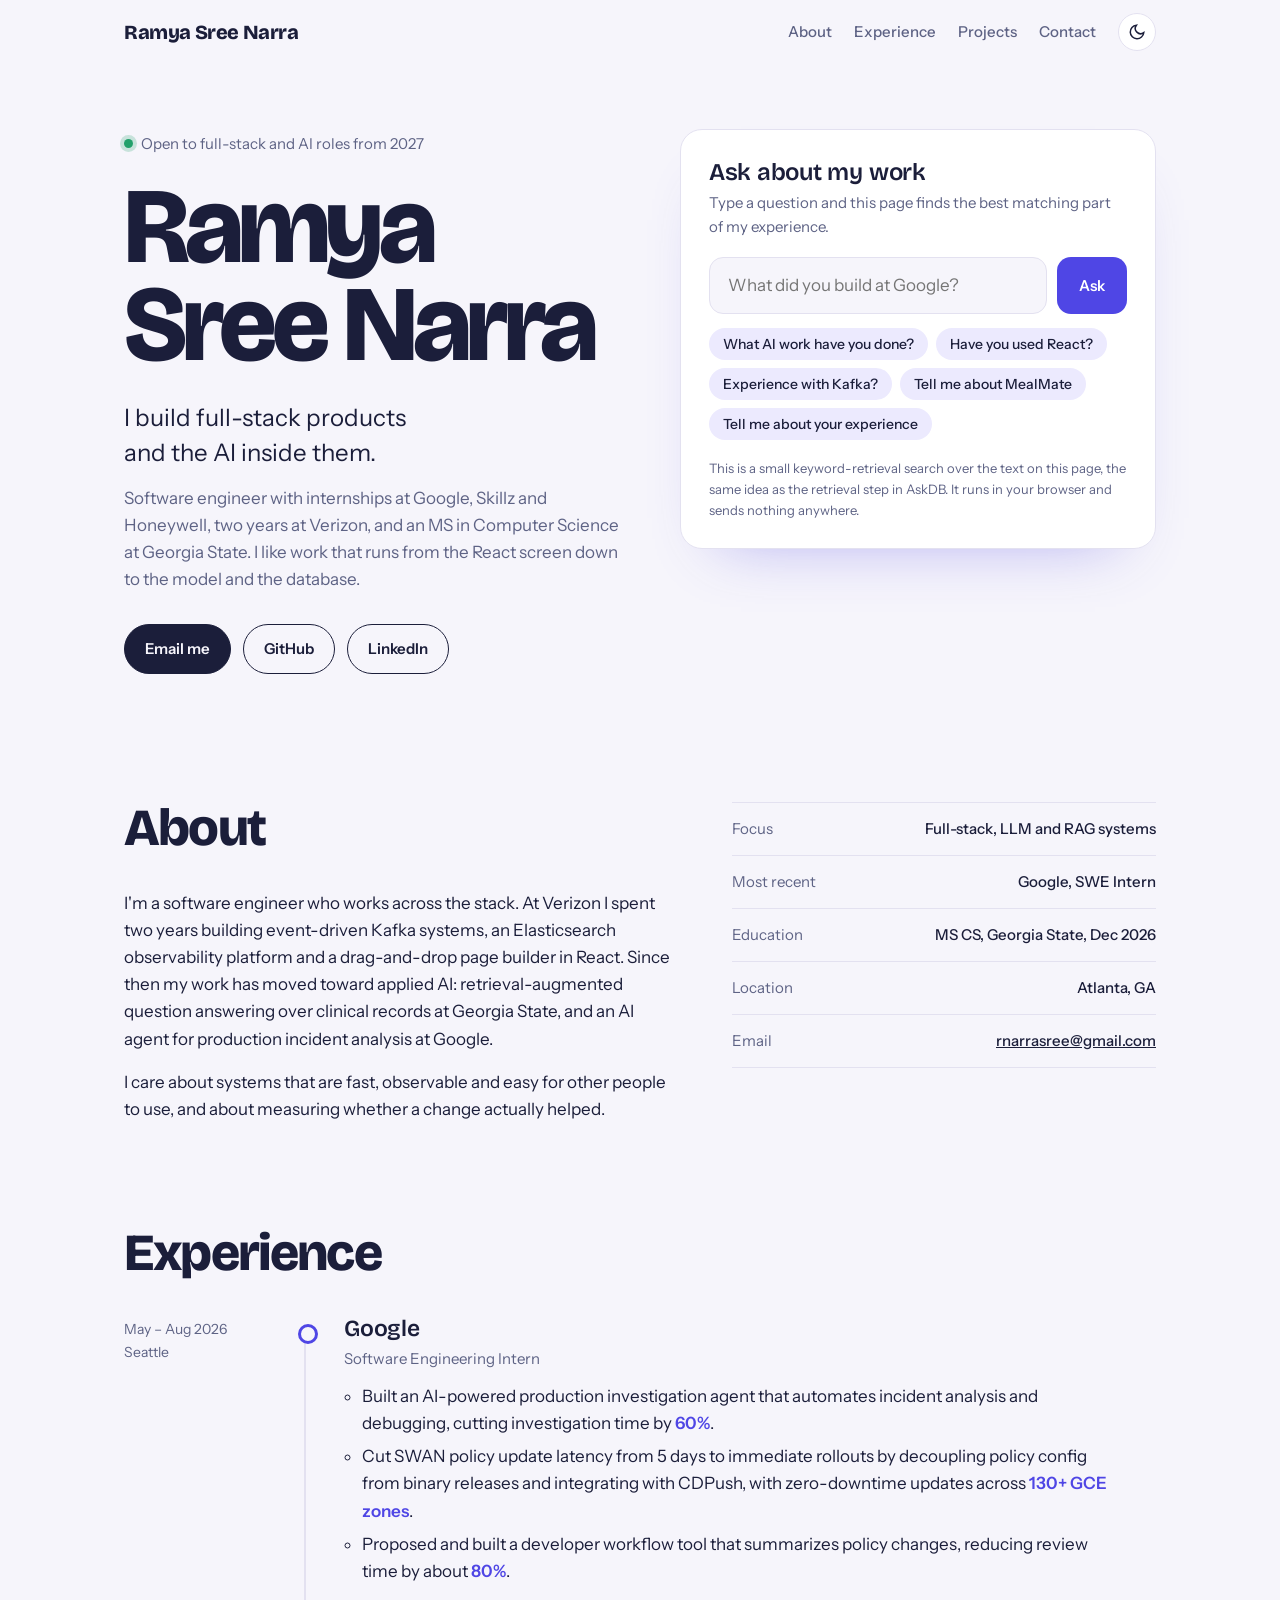
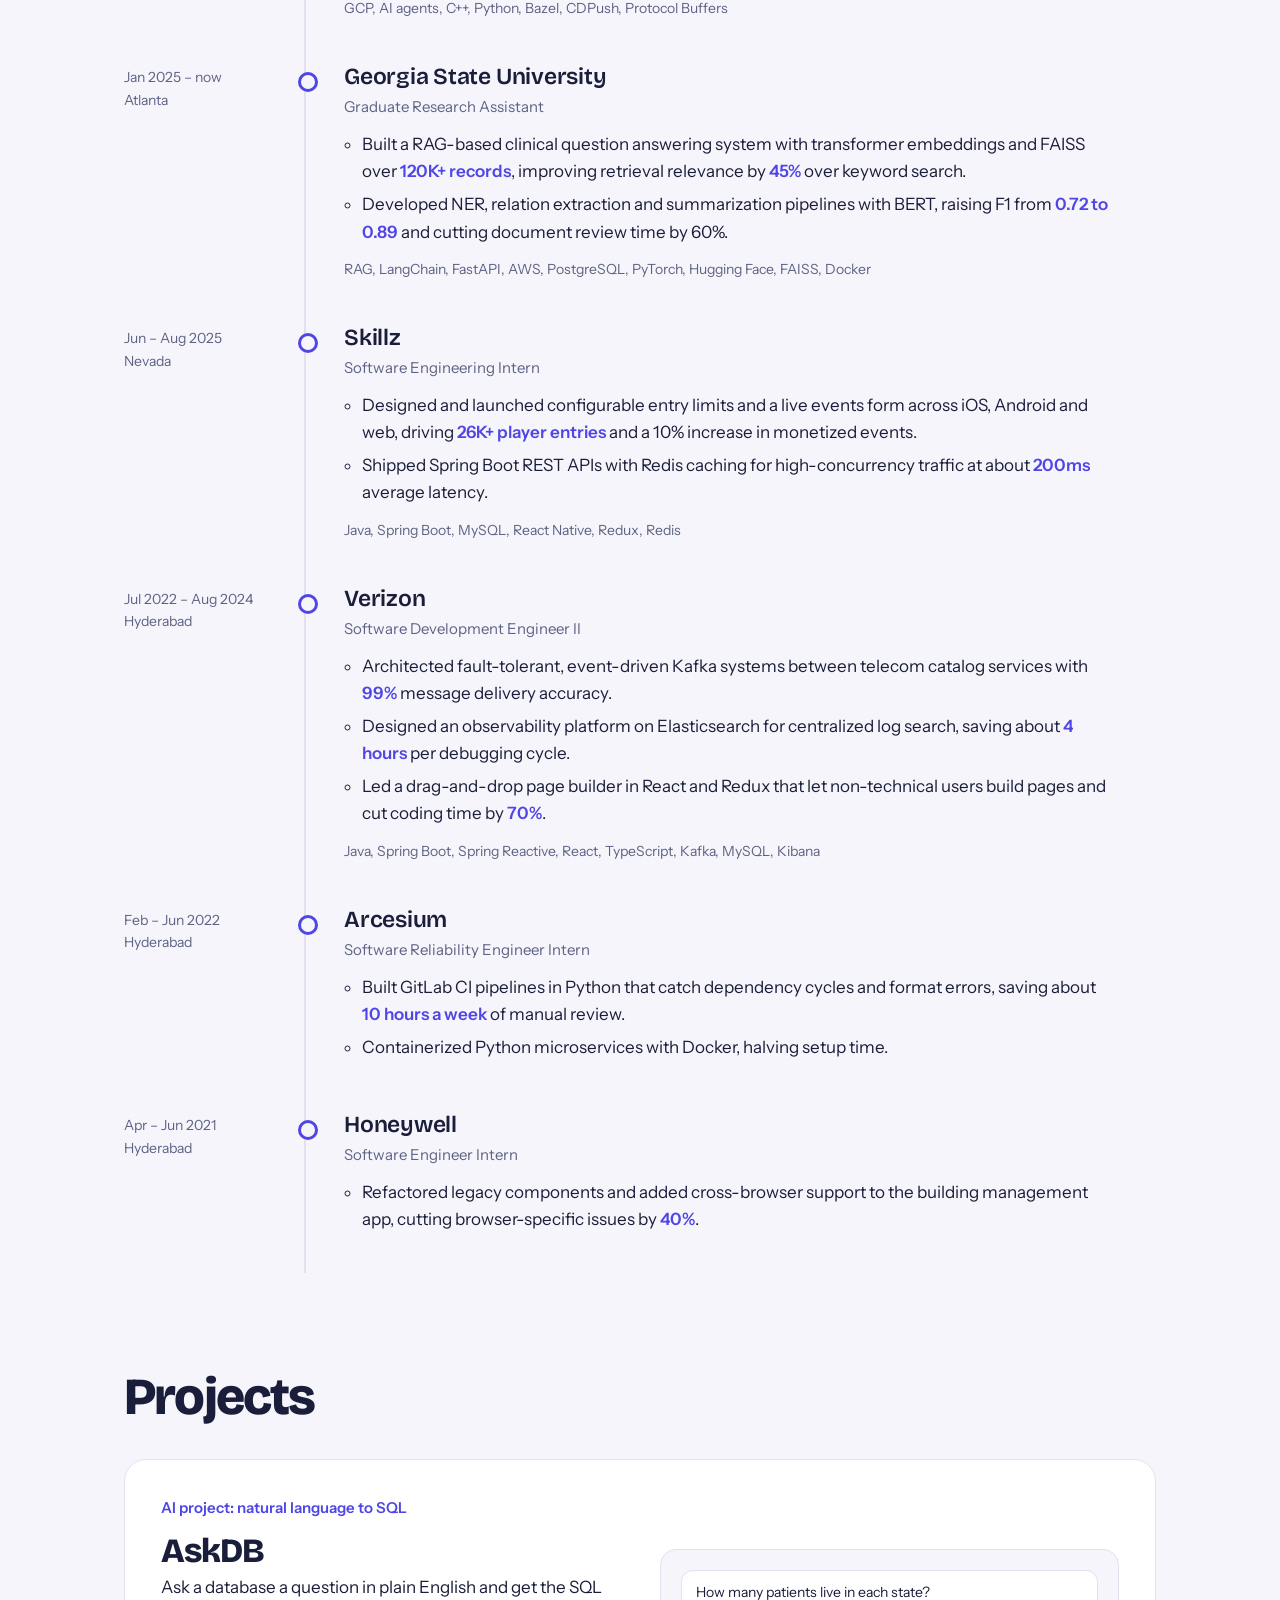
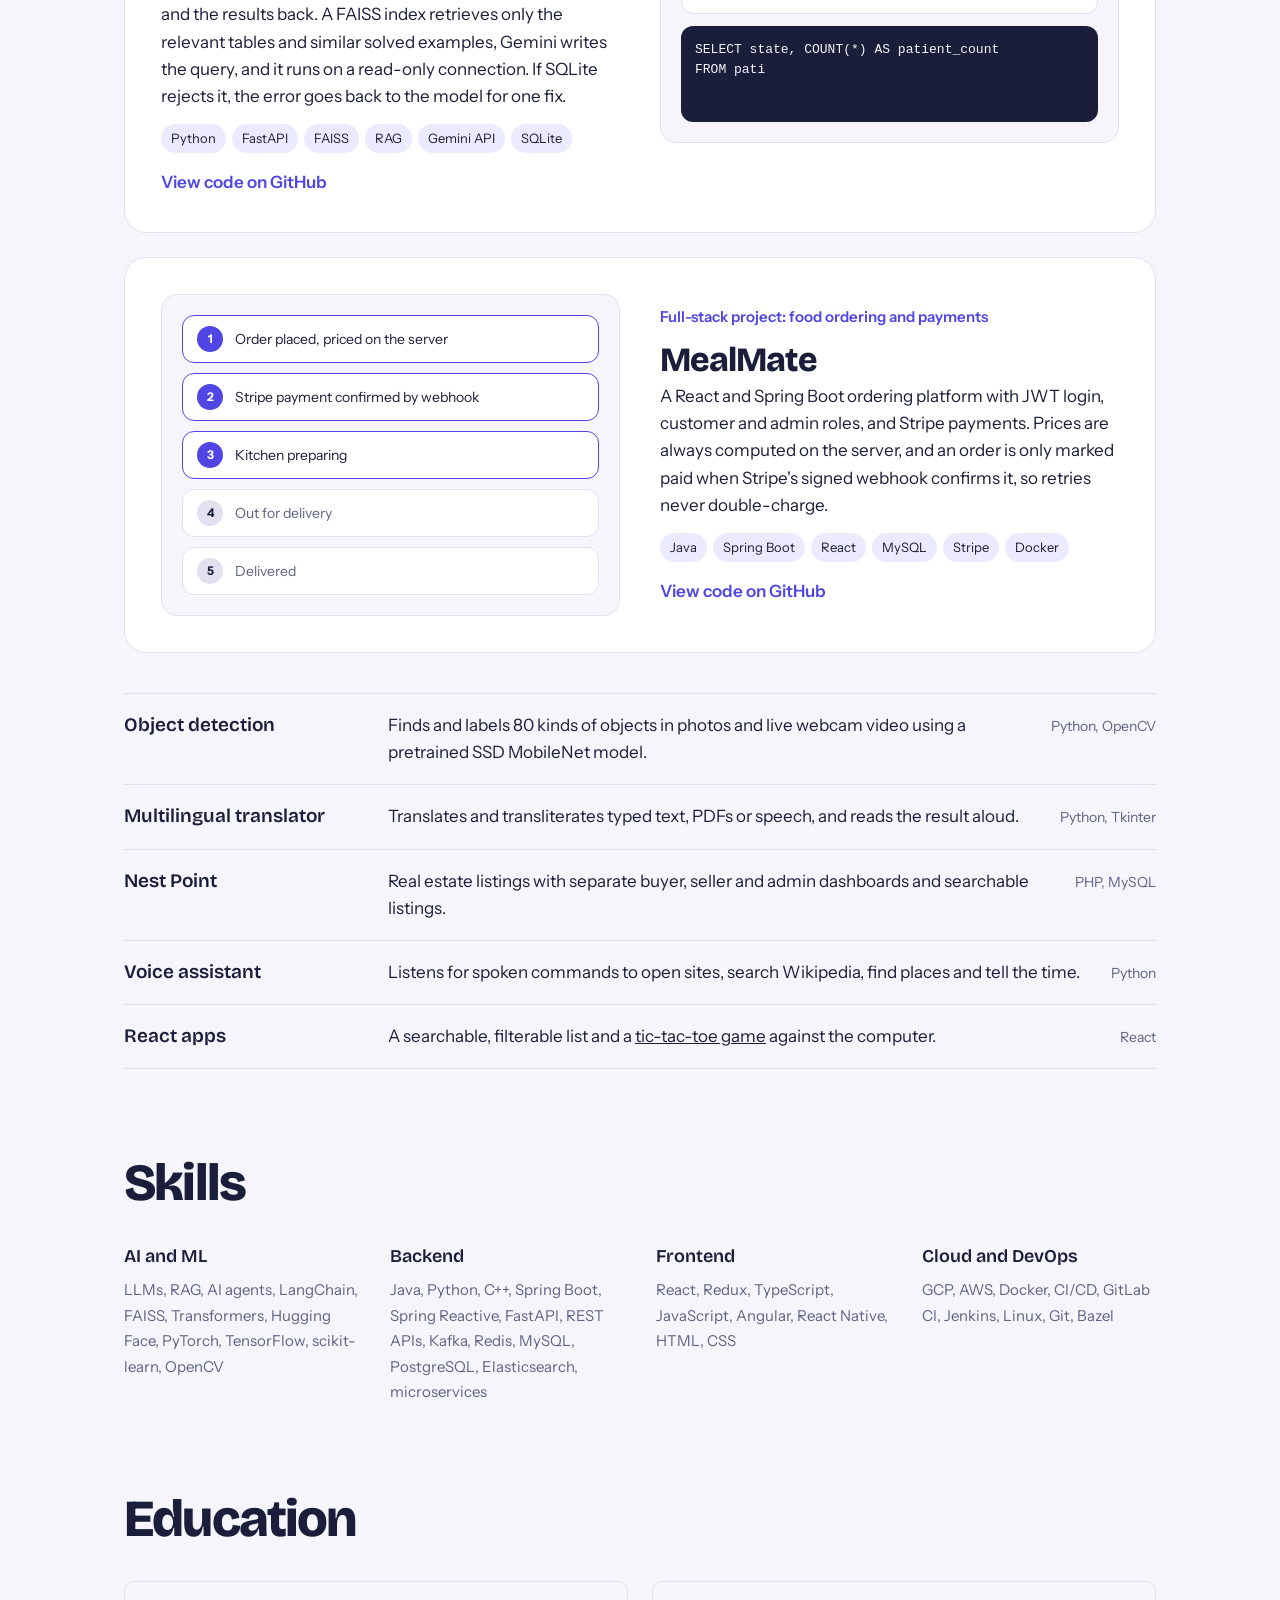
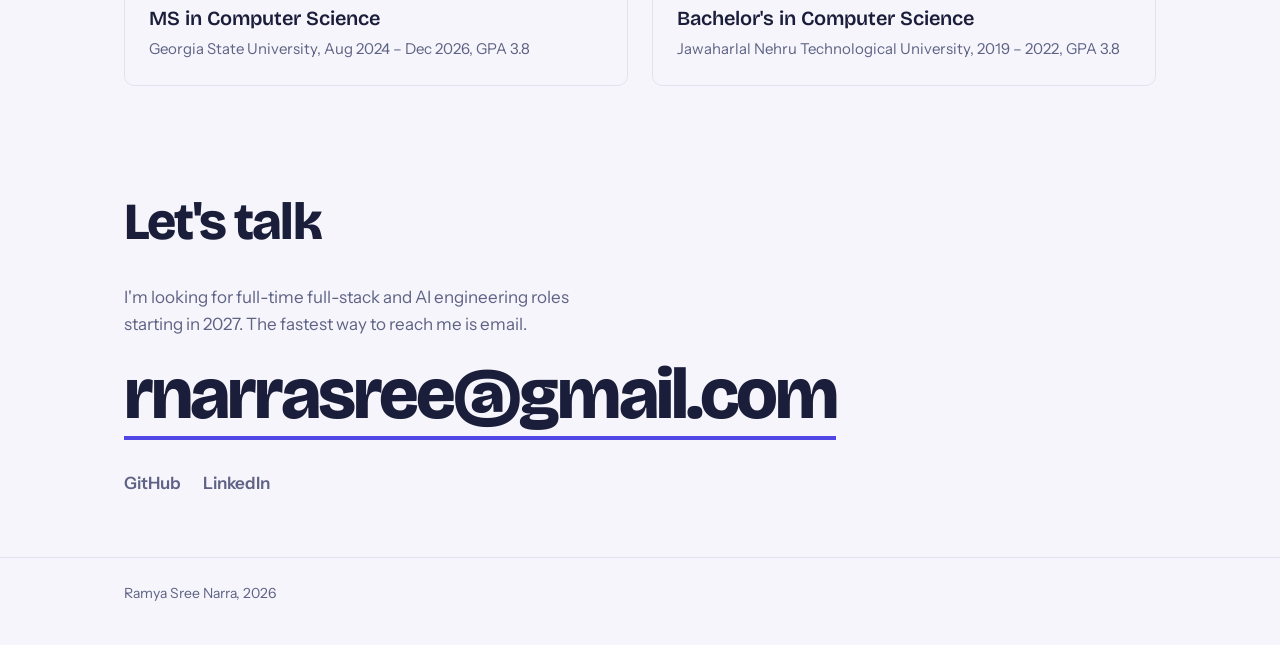
==== commit 5582a4e4: "Explain experience in search answers" ====
--- a/index.html
+++ b/index.html
@@ -53,7 +53,7 @@
 .theme svg{width:18px;height:18px}
 
 /* Hero */
-.hero{padding:64px 0 40px;display:grid;grid-template-columns:minmax(0,1.05fr) minmax(0,1fr);gap:56px;align-items:center}
+.hero{padding:64px 0 40px;display:grid;grid-template-columns:minmax(0,1.05fr) minmax(0,1fr);gap:56px;align-items:start}
 @media (max-width: 1000px){.hero{grid-template-columns:1fr;gap:0}}
 .status{display:inline-flex;align-items:center;gap:8px;font-size:15px;color:var(--muted);margin:0 0 22px}
 .status i{width:9px;height:9px;border-radius:50%;background:#22A06B;box-shadow:0 0 0 4px color-mix(in srgb,#22A06B 22%,transparent)}
@@ -84,6 +84,13 @@
 .result{border-left:3px solid var(--accent);padding:4px 0 4px 18px;margin-top:14px}
 .result:first-child{margin-top:0}
 .result p{margin:0;max-width:72ch}
+.result p + p{margin-top:8px}
+.result .lead{font-weight:500}
+.result .also{color:var(--muted);font-size:14px;margin-top:10px}
+.also-list{margin:4px 0 0;padding-left:18px;color:var(--muted);font-size:15px}
+.also-list li{margin:4px 0;max-width:68ch}
+.also-list strong{color:var(--ink)}
+.result .tools{font-size:14px;color:var(--muted)}
 .result .src{display:block;margin-top:6px;font-size:14px;color:var(--muted)}
 .result .src a{color:var(--accent);text-decoration:none;font-weight:600}
 mark{background:var(--mark);color:var(--mark-ink);border-radius:3px;padding:0 2px}
@@ -240,6 +247,7 @@
         <li><button type="button">Have you used React?</button></li>
         <li><button type="button">Experience with Kafka?</button></li>
         <li><button type="button">Tell me about MealMate</button></li>
+        <li><button type="button">Tell me about your experience</button></li>
       </ul>
       <div class="answer" id="answer" aria-live="polite"></div>
       <p class="note">This is a small keyword-retrieval search over the text on this page, the same idea as the retrieval step in AskDB. It runs in your browser and sends nothing anywhere.</p>
@@ -449,7 +457,7 @@
   addEventListener('scroll', () => bar.classList.toggle('scrolled', scrollY > 8), { passive: true });
 
   // ---- Ask about my work: tiny TF-IDF retrieval over this page ----
-  const STOP = new Set('a an and are at be by can could did do does for from had has have how i in is it its me my of on or so tell that the their them this to was what when where which who why with you your about any ever done work worked use used using'.split(' '));
+  const STOP = new Set('a an and are at be by can could did do does for from had has have how i in is it its me my of on or so tell that the their them this to was what when where which who why with you your about any ever done work worked use used using build built make made create created develop developed'.split(' '));
   const SYN = {
     ai:['llm','rag','agent','ml','transformers','gemini','faiss','nlp','bert'], ml:['ai','pytorch','tensorflow','opencv'],
     llm:['rag','gemini','langchain','ai'], genai:['llm','rag','ai'], frontend:['react','redux','typescript','angular'],
@@ -469,8 +477,8 @@
     const items = el.querySelectorAll('li:not(.tags li), p:not(.kind):not(.role):not(.stack)');
     const head = (el.querySelector('h3')?.textContent || src) + ' ' + (el.querySelector('.role')?.textContent || '');
     const stack = el.querySelector('.stack,.tags')?.textContent || '';
-    if (items.length) items.forEach(i => { if (i.closest('.tags')) return; docs.push({ text: i.textContent.trim(), ctx: head + ' ' + stack, src, anchor }); });
-    else docs.push({ text: [...el.children].map(c => c.textContent.trim()).filter(Boolean).join(': ').replace(/\s+/g,' '), ctx: head, src, anchor });
+    if (items.length) items.forEach(i => { if (i.closest('.tags')) return; docs.push({ text: i.textContent.trim(), ctx: head + ' ' + stack + ' ' + src, src, anchor, el, item: i }); });
+    else docs.push({ text: [...el.children].map(c => c.textContent.trim()).filter(Boolean).join(': ').replace(/\s+/g,' '), ctx: head + ' ' + src, src, anchor, el });
   });
   docs.forEach(d => { d.tok = tokens(d.text + ' ' + d.ctx); d.set = new Set(d.tok); });
   const df = {}; docs.forEach(d => d.set.forEach(t => df[t] = (df[t]||0) + 1));
@@ -481,24 +489,65 @@
   function highlight(text, terms){
     return esc(text).replace(/[A-Za-z0-9+#]+/g, w => terms.has(stem(w.toLowerCase())) ? '<mark>' + w + '</mark>' : w);
   }
+  const GENERIC = new Set(['experience','career','job','background','overview','summary','resume','yourself','introduce','company','companies','role','worked'].map(stem));
+  const jobs = [...document.querySelectorAll('.job')];
+  const when = el => (el.querySelector('.when')?.innerText || '').replace(/\s*\n\s*/g, ', ');
+  const srcLink = d => '<span class="src">Found in <a href="#' + d.anchor + '">' + esc(d.src) + '</a></span>';
+
+  function explain(d, terms){
+    const el = d.el, hl = t => highlight(t, terms);
+    if (el.classList.contains('job')) {
+      const company = el.querySelector('h3').textContent, role = el.querySelector('.role').textContent;
+      const others = [...el.querySelectorAll('ul li')].filter(li => li !== d.item).slice(0, 2);
+      const stack = el.querySelector('.stack')?.textContent;
+      return '<div class="result"><p class="lead">At <strong>' + esc(company) + '</strong> I was a ' + esc(role) + ' (' + esc(when(el)) + ').</p>'
+        + '<p>' + hl(d.text) + '</p>'
+        + (others.length ? '<p class="also">Also there:</p><ul class="also-list">' + others.map(li => '<li>' + hl(li.textContent.trim()) + '</li>').join('') + '</ul>' : '')
+        + (stack ? '<p class="tools">Tools: ' + hl(stack) + '</p>' : '')
+        + srcLink(d) + '</div>';
+    }
+    if (el.classList.contains('feature')) {
+      const name = el.querySelector('h3').textContent, kind = el.querySelector('.kind').textContent;
+      const tags = [...el.querySelectorAll('.tags li')].map(li => li.textContent).join(', ');
+      return '<div class="result"><p class="lead"><strong>' + esc(name) + '</strong> is a project I built. ' + esc(kind.replace(/^.*?:\s*/, '').replace(/^./, c => c.toUpperCase())) + '.</p>'
+        + '<p>' + hl(d.text) + '</p><p class="tools">Tools: ' + hl(tags) + '</p>' + srcLink(d) + '</div>';
+    }
+    if (el.closest('#skills')) return '<div class="result"><p class="lead">My ' + esc(el.querySelector('h3').textContent) + ' skills:</p><p>' + hl(d.text) + '</p>' + srcLink(d) + '</div>';
+    return '<div class="result"><p>' + hl(d.text) + '</p>' + srcLink(d) + '</div>';
+  }
+
+  function overview(){
+    answer.innerHTML = '<div class="result"><p class="lead">Here is my experience, most recent first:</p><ul class="also-list">'
+      + jobs.map(j => '<li><strong>' + esc(j.querySelector('h3').textContent) + '</strong>, ' + esc(j.querySelector('.role').textContent) + ' (' + esc(when(j)) + '): ' + esc(j.querySelector('ul li').textContent.trim()) + '</li>').join('')
+      + '</ul><span class="src">See the full <a href="#experience">Experience</a> section</span></div>';
+  }
+
+  function projectsOverview(){
+    const feats = [...document.querySelectorAll('.feature')].map(f => '<li><strong>' + esc(f.querySelector('h3').textContent) + '</strong>: ' + esc(f.querySelector('.kind').textContent.replace(/^.*?:\s*/, '')) + '</li>');
+    const more = [...document.querySelectorAll('.more li')].map(li => '<li><strong>' + esc(li.querySelector('.name').textContent) + '</strong>: ' + esc(li.children[1].textContent.trim()) + '</li>');
+    answer.innerHTML = '<div class="result"><p class="lead">Here are my projects:</p><ul class="also-list">' + feats.concat(more).join('') + '</ul><span class="src">See the full <a href="#projects">Projects</a> section</span></div>';
+  }
+  const PROJ = new Set(['project','portfolio','app','apps'].map(stem));
+
   function ask(q){
     let qt = tokens(q);
+    if (qt.length && qt.every(t => GENERIC.has(t))) return overview();
+    if (qt.length && qt.every(t => PROJ.has(t))) return projectsOverview();
     const expanded = new Set(qt);
     qt.forEach(t => (SYN[t] || []).forEach(s => expanded.add(stem(s))));
     const scored = docs.map(d => {
       let s = 0; expanded.forEach(t => { if (d.set.has(t)) s += idf(t) * (qt.includes(t) ? 1.6 : 1); });
       const inText = tokens(d.text).filter(t => expanded.has(t)).length;
-      return { d, s: s + inText * 0.4 };
+      const weight = d.el.closest('#skills') ? 0.35 : 1;
+      return { d, s: (s + inText * 0.4) * weight };
     }).filter(x => x.s > 0).sort((a,b) => b.s - a.s);
     const seen = new Set(); const top = [];
-    for (const x of scored) { if (seen.has(x.d.src)) continue; seen.add(x.d.src); top.push(x); if (top.length === 2) break; }
+    for (const x of scored) { if (seen.has(x.d.src)) continue; if (top.length && x.s < top[0].s * 0.45) break; seen.add(x.d.src); top.push(x); if (top.length === 2) break; }
     if (!top.length) {
       answer.innerHTML = '<div class="result"><p>Nothing on this page matches that yet. Try asking about Google, RAG, React, Kafka or MealMate, or email me at <a href="mailto:rnarrasree@gmail.com">rnarrasree@gmail.com</a>.</p></div>';
       return;
     }
-    answer.innerHTML = top.map(({d}) =>
-      '<div class="result"><p>' + highlight(d.text, expanded) + '</p><span class="src">Found in <a href="#' + d.anchor + '">' + esc(d.src) + '</a></span></div>'
-    ).join('');
+    answer.innerHTML = top.map(({d}) => explain(d, expanded)).join('');
   }
   const input = document.getElementById('q');
   document.getElementById('ask-form').addEventListener('submit', e => { e.preventDefault(); if (input.value.trim()) ask(input.value); });
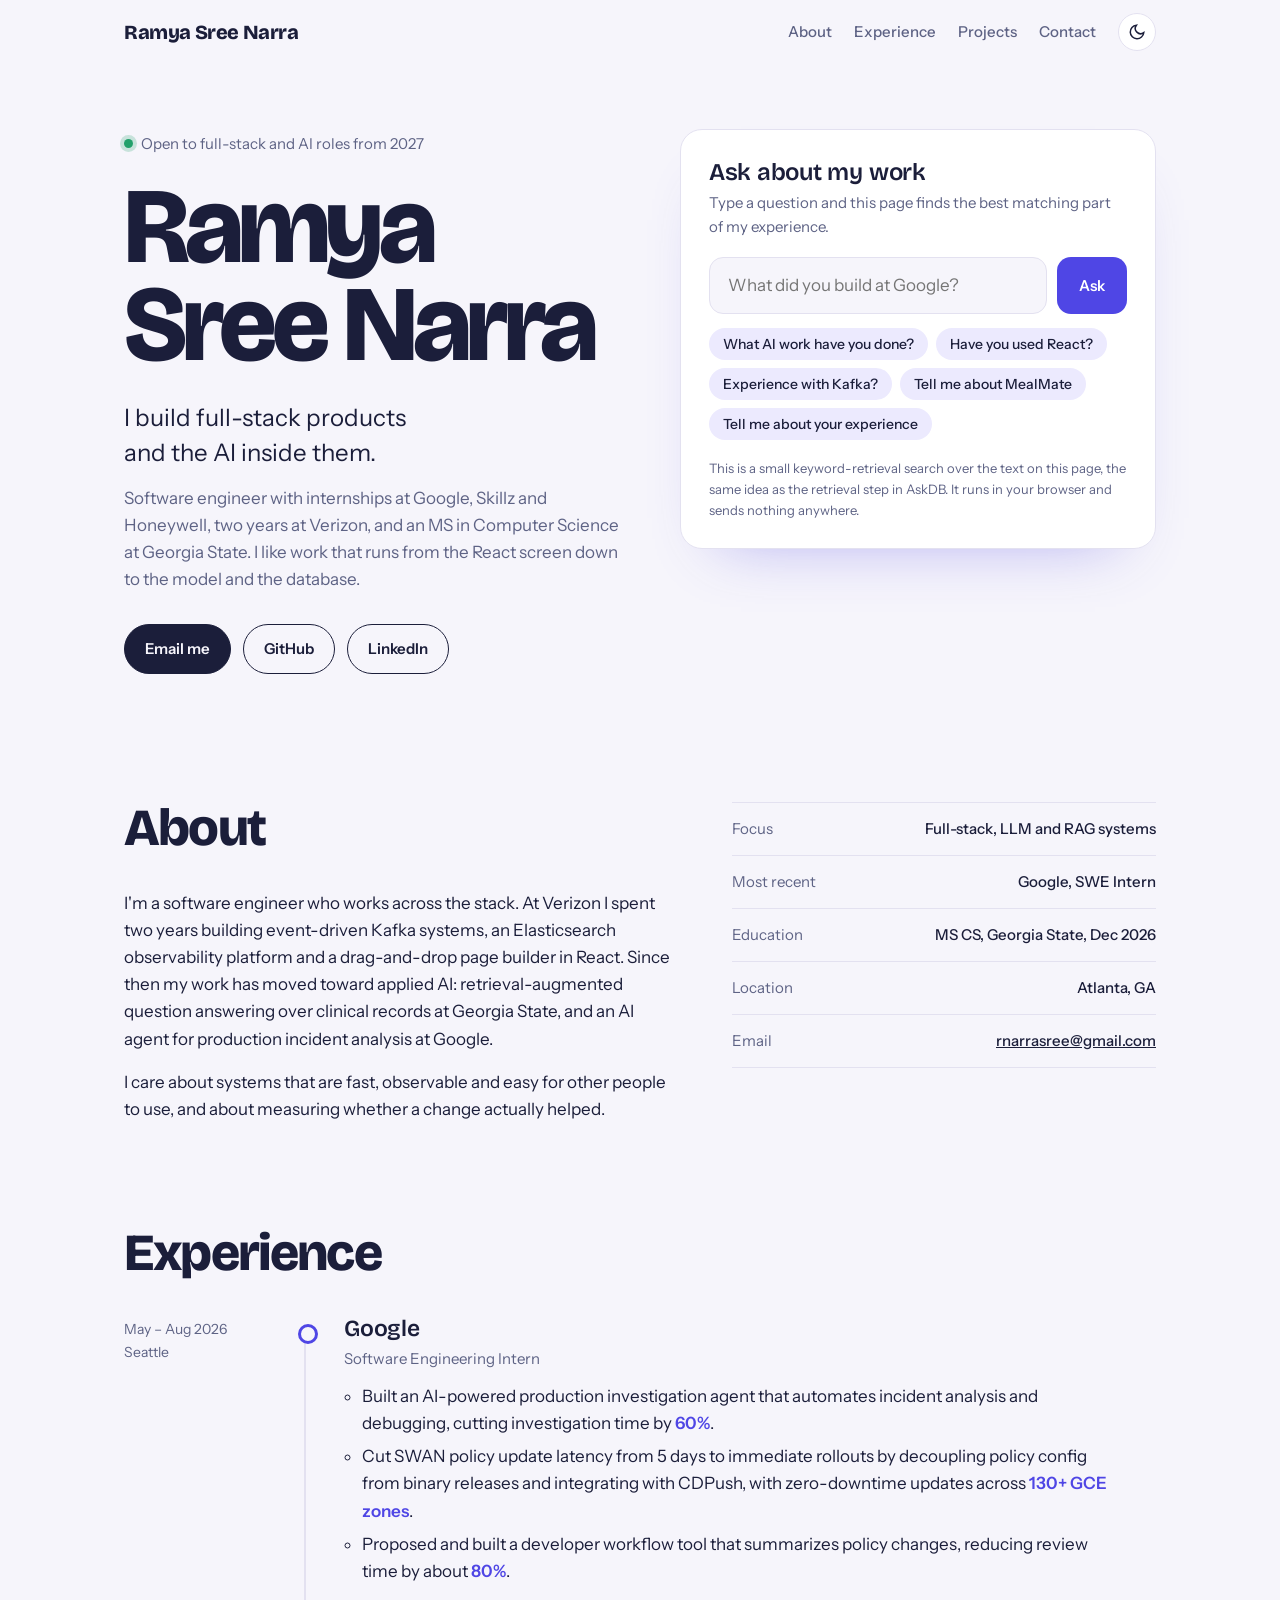
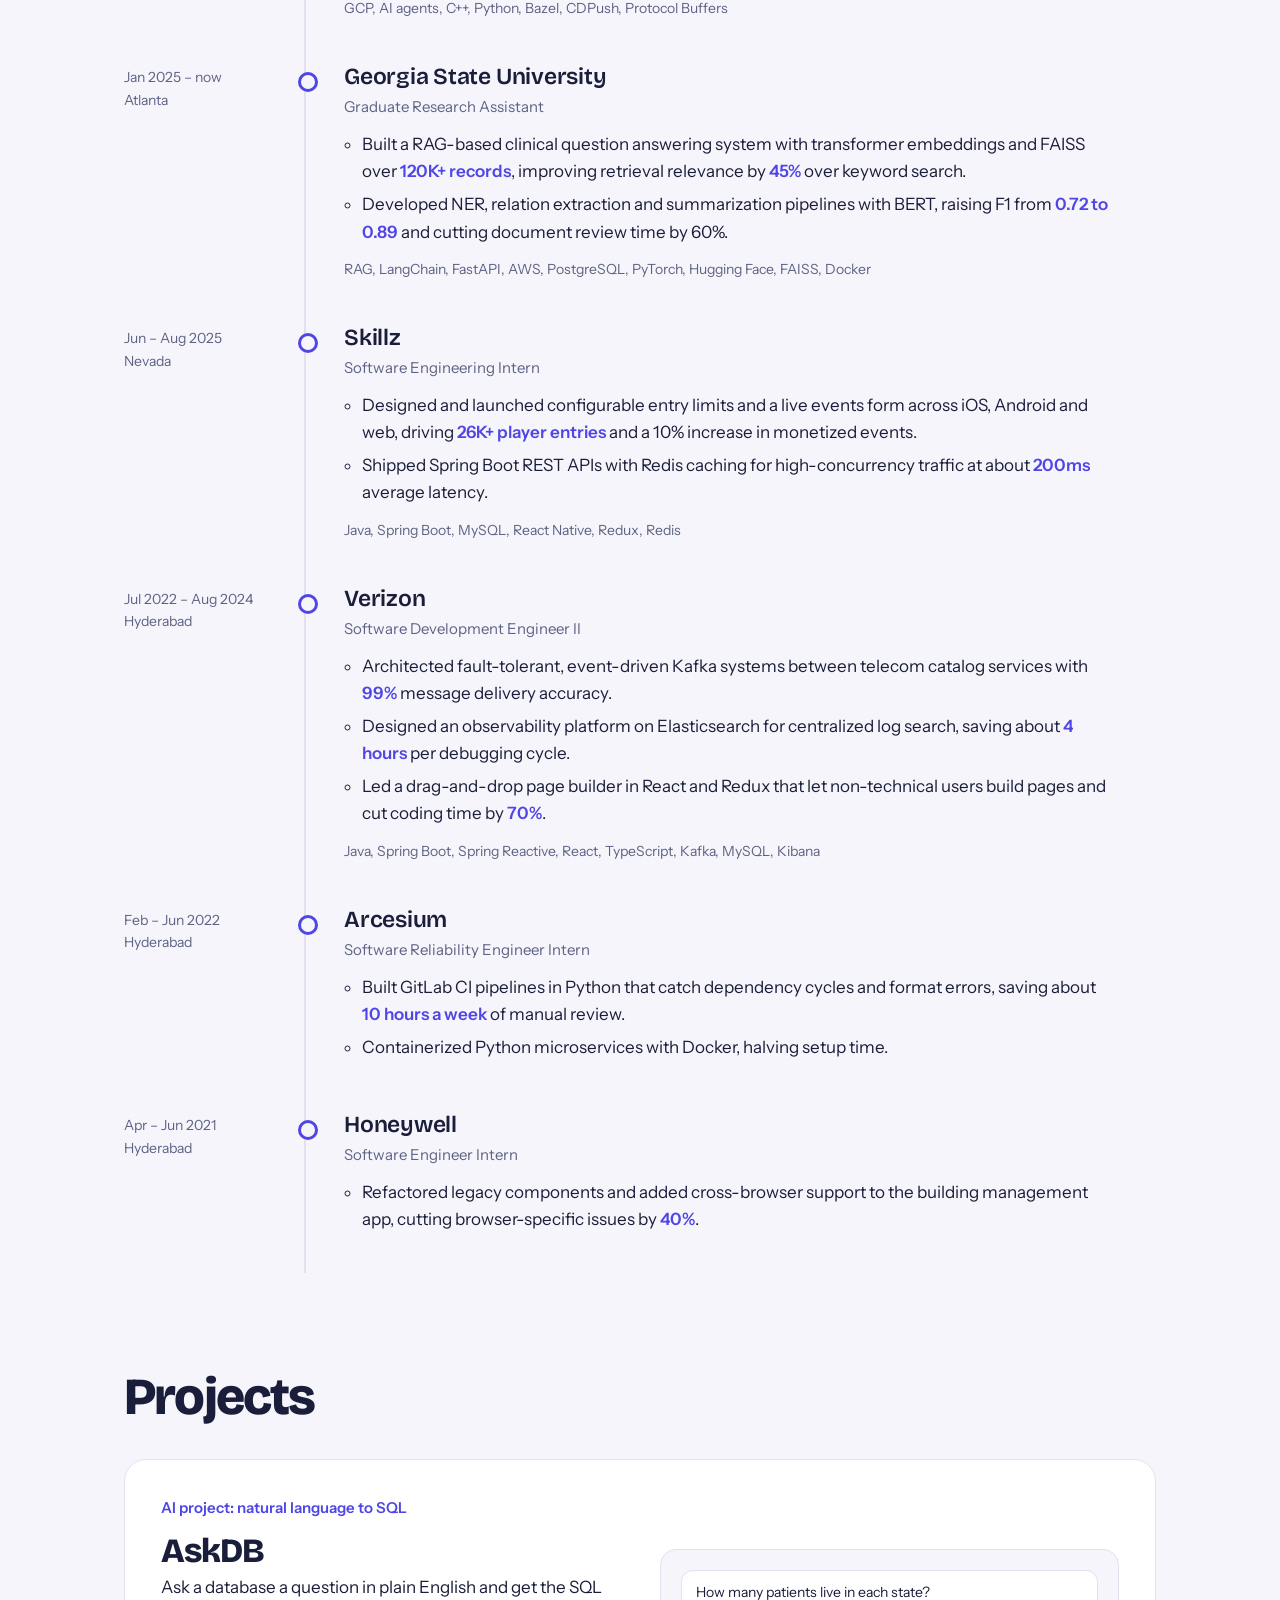
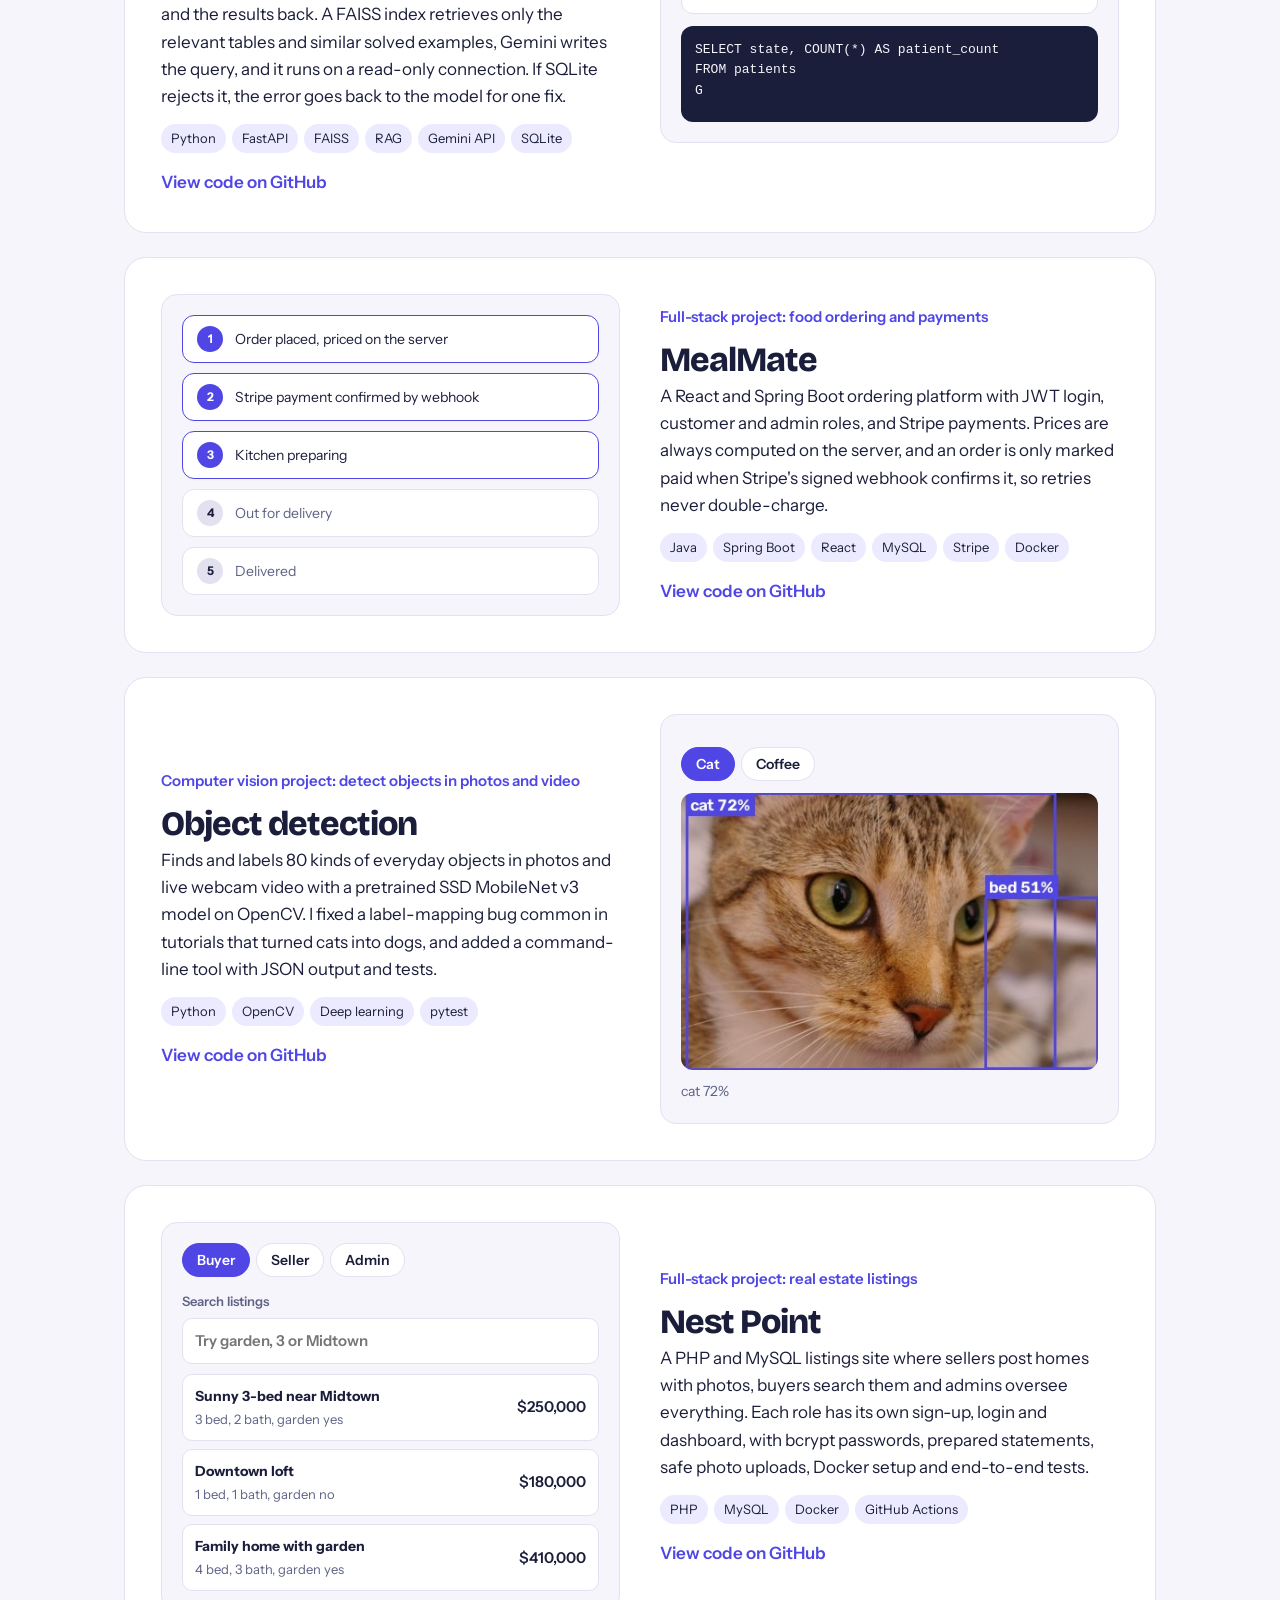
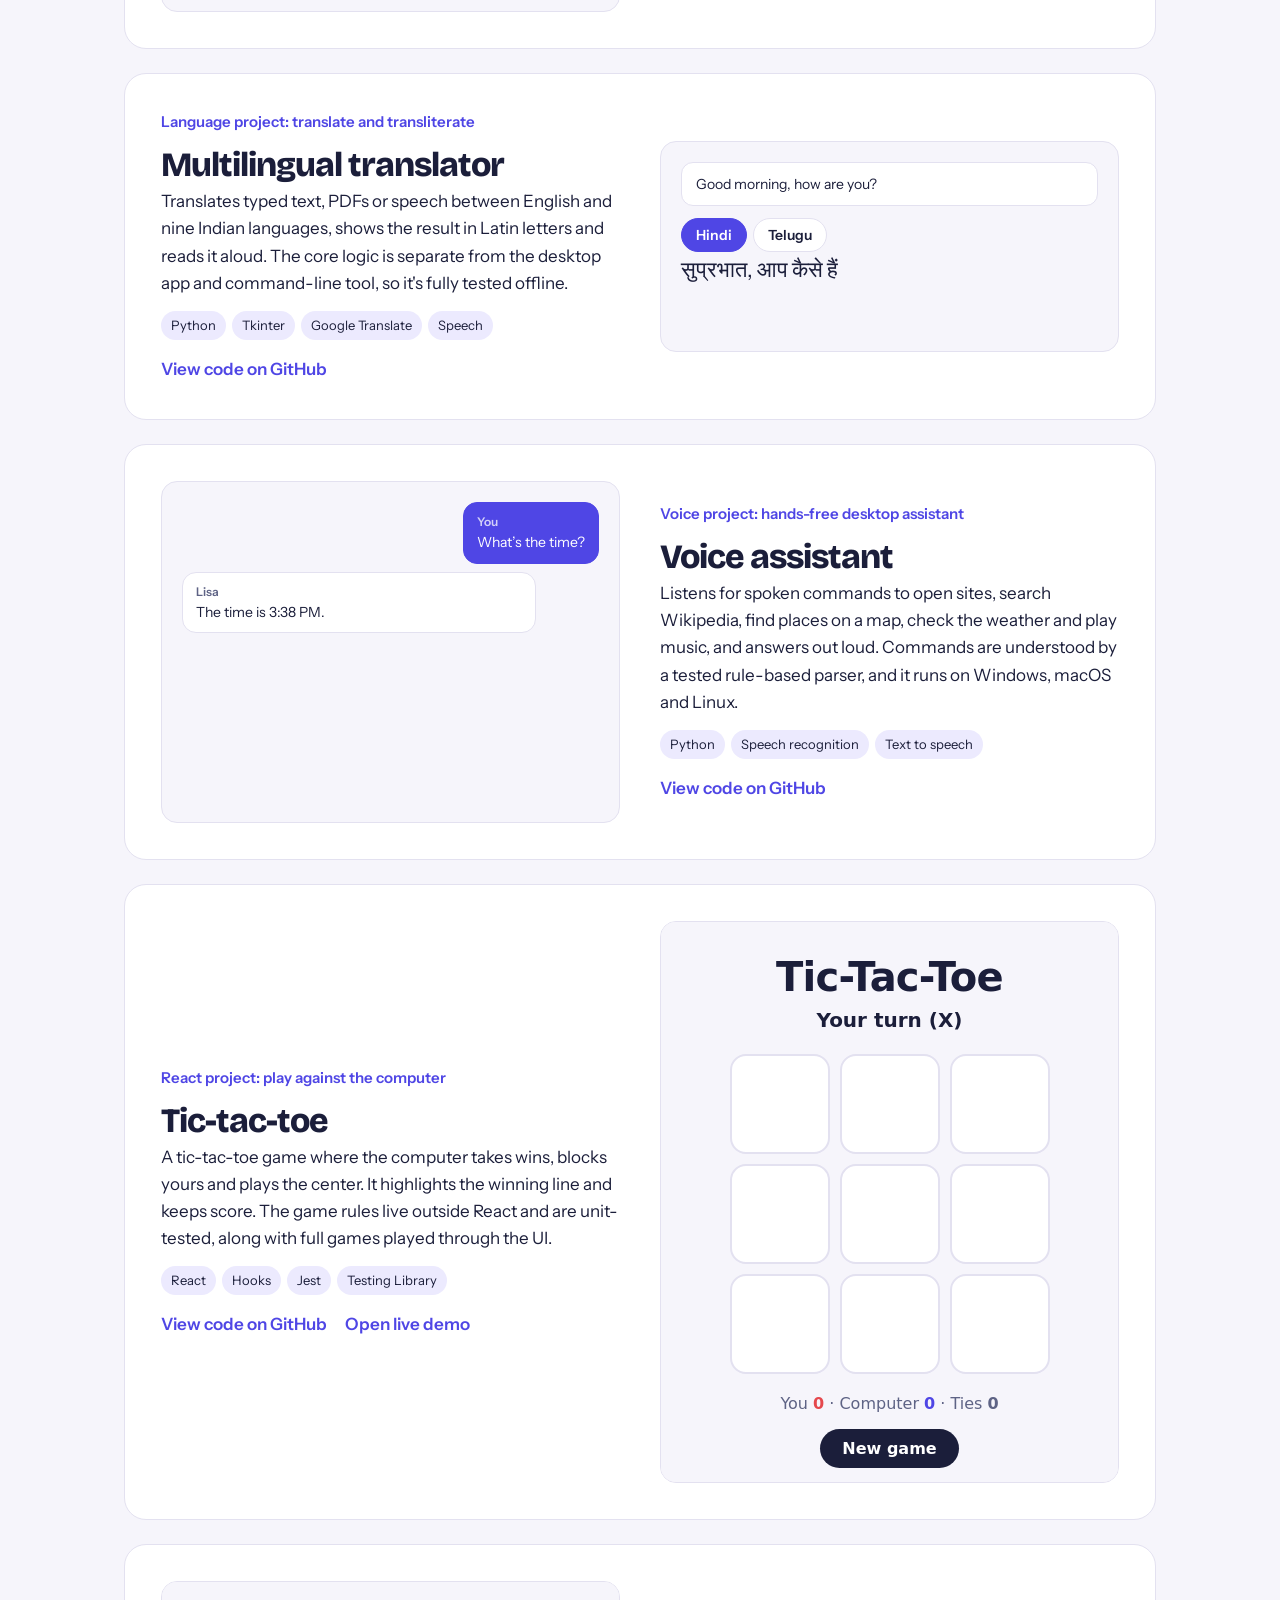
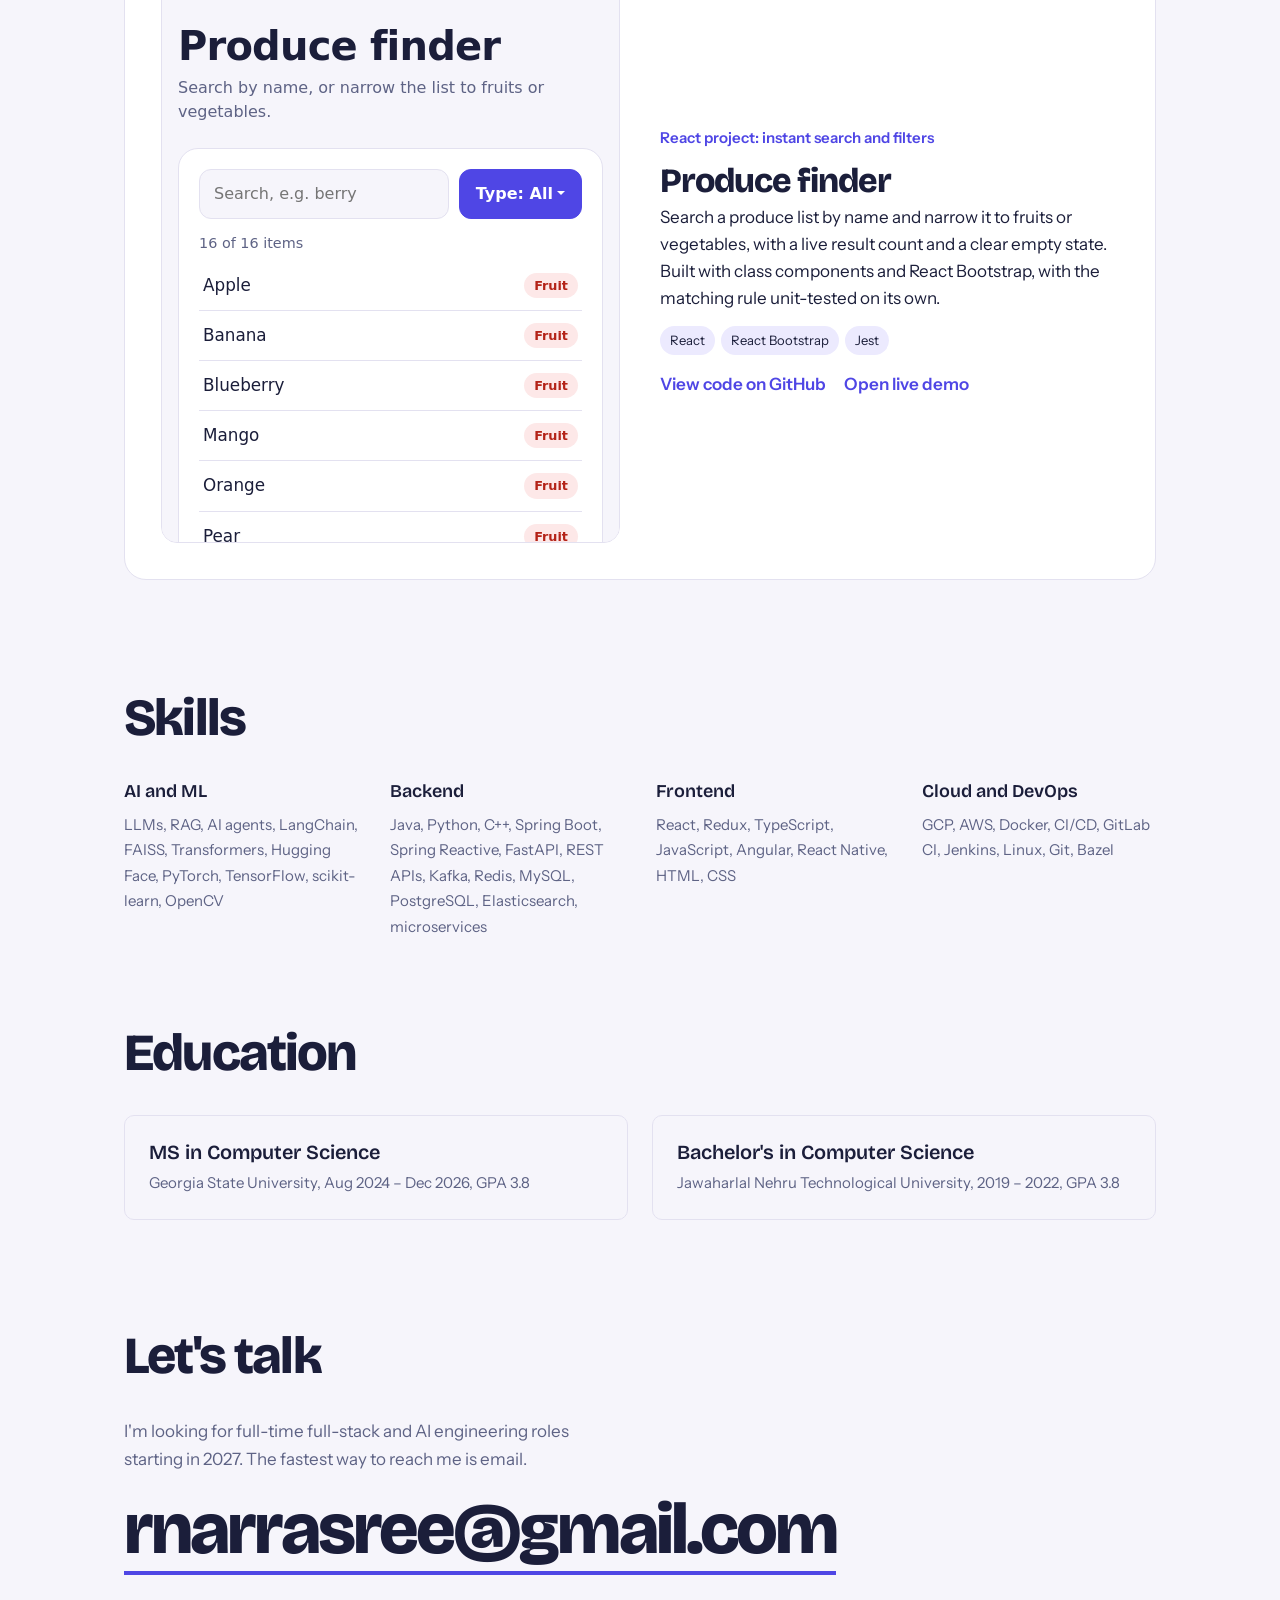
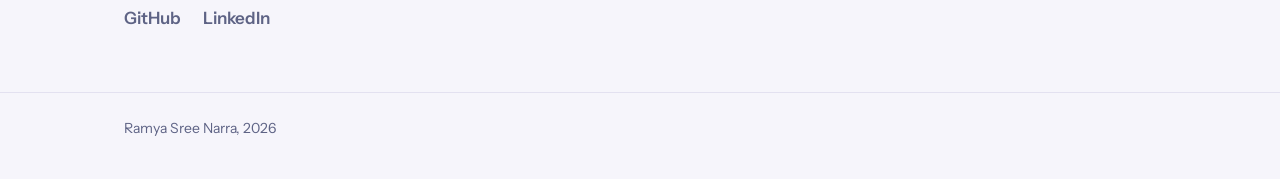
==== commit 24abe96c: "Show every project with the same card and a live demo; projects come from one editable list" ====
--- a/index.html
+++ b/index.html
@@ -140,6 +140,33 @@
 .steps li b{width:26px;height:26px;border-radius:50%;display:grid;place-items:center;font-size:12px;background:var(--line);color:var(--ink);flex:none}
 .steps li.on{color:var(--ink);border-color:var(--accent)}
 .steps li.on b{background:var(--accent);color:#fff}
+.demo img.shot{display:block;width:100%;border-radius:12px;margin-top:12px}
+.demo .caption{margin:10px 0 0;color:var(--muted);font-size:14px}
+.demo.live{padding:0;overflow:hidden}
+.demo.live iframe{display:block;width:100%;border:0;background:#F6F5FB}
+.tabs,.lang-btns{display:flex;gap:6px;flex-wrap:wrap}
+.lang-btns{margin-top:12px}
+.tabs button,.lang-btns button{font:600 14px var(--body);border:1px solid var(--line);background:var(--surface);color:var(--ink);border-radius:999px;padding:7px 14px;cursor:pointer}
+.tabs button[aria-selected=true],.lang-btns button[aria-pressed=true]{background:var(--accent);border-color:var(--accent);color:#fff}
+.tab-panel{margin-top:14px}
+.mini-label{display:block;font-weight:600;font-size:13px;color:var(--muted)}
+.mini-label input{display:block;width:100%;margin-top:6px;font:inherit;font-size:15px;color:var(--ink);padding:10px 12px;border-radius:10px;border:1.5px solid var(--line);background:var(--surface)}
+.listings{list-style:none;margin:10px 0 0;padding:0;display:grid;gap:8px}
+.listings li{display:grid;grid-template-columns:1fr auto;gap:2px 12px;padding:10px 12px;border-radius:10px;background:var(--surface);border:1px solid var(--line)}
+.listings li span{color:var(--muted);font-size:13px}
+.listings li .price{grid-row:1 / span 2;grid-column:2;align-self:center;color:var(--ink);font-weight:600;font-size:15px}
+.listings li.none{display:block;color:var(--muted)}
+.panel-note{margin:0 0 10px;color:var(--muted)}
+.checklist{margin:0;padding-left:18px}
+.checklist li{margin:4px 0}
+.tr-native{font-size:22px;margin:16px 0 4px;min-height:1.4em}
+.tr-roman{color:var(--muted);margin:0;min-height:1.4em}
+.chat{display:flex;flex-direction:column;gap:8px;min-height:300px}
+.bubble{max-width:85%;padding:9px 13px;border-radius:14px;background:var(--surface);border:1px solid var(--line);font-size:14px}
+.bubble .who{display:block;font-size:12px;font-weight:600;color:var(--muted)}
+.bubble.you{align-self:flex-end;background:var(--accent);border-color:var(--accent);color:#fff}
+.bubble.you .who{color:rgba(255,255,255,.75)}
+.bubble .action{display:block;margin-top:4px;font-size:12px;color:var(--accent);font-weight:600}
 .more{list-style:none;margin:40px 0 0;padding:0;border-top:1px solid var(--line)}
 .more li{display:grid;grid-template-columns:240px 1fr auto;gap:24px;align-items:baseline;padding:18px 0;border-bottom:1px solid var(--line)}
 .more a.name{font:600 19px var(--display);text-decoration:none}
@@ -354,50 +381,181 @@
 <section id="projects">
   <div class="wrap">
     <h2 class="title">Projects</h2>
-
-    <article class="feature" data-src="Projects, AskDB">
-      <div>
-        <p class="kind">AI project: natural language to SQL</p>
-        <h3>AskDB</h3>
-        <p>Ask a database a question in plain English and get the SQL and the results back. A FAISS index retrieves only the relevant tables and similar solved examples, Gemini writes the query, and it runs on a read-only connection. If SQLite rejects it, the error goes back to the model for one fix.</p>
-        <ul class="tags"><li>Python</li><li>FastAPI</li><li>FAISS</li><li>RAG</li><li>Gemini API</li><li>SQLite</li></ul>
-        <div class="links"><a href="https://github.com/ramya036/askdb" target="_blank" rel="noopener">View code on GitHub</a></div>
-      </div>
-      <div class="demo" aria-label="AskDB example">
-        <div class="q" id="askdb-q">How many patients live in each state?</div>
-        <pre id="askdb-sql" aria-live="off"></pre>
-        <table id="askdb-rows" hidden><tr><th>state</th><th>patient_count</th></tr><tr><td>GA</td><td>81</td></tr><tr><td>TX</td><td>42</td></tr><tr><td>WA</td><td>39</td></tr></table>
-      </div>
-    </article>
-
-    <article class="feature" data-src="Projects, MealMate">
-      <div>
-        <p class="kind">Full-stack project: food ordering and payments</p>
-        <h3>MealMate</h3>
-        <p>A React and Spring Boot ordering platform with JWT login, customer and admin roles, and Stripe payments. Prices are always computed on the server, and an order is only marked paid when Stripe's signed webhook confirms it, so retries never double-charge.</p>
-        <ul class="tags"><li>Java</li><li>Spring Boot</li><li>React</li><li>MySQL</li><li>Stripe</li><li>Docker</li></ul>
-        <div class="links"><a href="https://github.com/ramya036/mealmate" target="_blank" rel="noopener">View code on GitHub</a></div>
-      </div>
-      <div class="demo" aria-label="MealMate order lifecycle">
-        <ol class="steps" id="steps">
-          <li><b>1</b>Order placed, priced on the server</li>
-          <li><b>2</b>Stripe payment confirmed by webhook</li>
-          <li><b>3</b>Kitchen preparing</li>
-          <li><b>4</b>Out for delivery</li>
-          <li><b>5</b>Delivered</li>
-        </ol>
-      </div>
-    </article>
-
-    <ul class="more" aria-label="More projects">
-      <li data-src="Projects, Object detection"><a class="name" href="https://github.com/ramya036/object-detection-opencv" target="_blank" rel="noopener">Object detection</a><span>Finds and labels 80 kinds of objects in photos and live webcam video using a pretrained SSD MobileNet model.</span><span class="tech">Python, OpenCV</span></li>
-      <li data-src="Projects, Multilingual translator"><a class="name" href="https://github.com/ramya036/multilingual-translator" target="_blank" rel="noopener">Multilingual translator</a><span>Translates and transliterates typed text, PDFs or speech, and reads the result aloud.</span><span class="tech">Python, Tkinter</span></li>
-      <li data-src="Projects, Nest Point"><a class="name" href="https://github.com/ramya036/nestpoint-real-estate" target="_blank" rel="noopener">Nest Point</a><span>Real estate listings with separate buyer, seller and admin dashboards and searchable listings.</span><span class="tech">PHP, MySQL</span></li>
-      <li data-src="Projects, Voice assistant"><a class="name" href="https://github.com/ramya036/voice-assistant" target="_blank" rel="noopener">Voice assistant</a><span>Listens for spoken commands to open sites, search Wikipedia, find places and tell the time.</span><span class="tech">Python</span></li>
-      <li data-src="Projects, React apps"><a class="name" href="https://github.com/ramya036/react-produce-filter" target="_blank" rel="noopener">React apps</a><span>A searchable, filterable list and a <a href="https://github.com/ramya036/tic-tac-toe-react" target="_blank" rel="noopener">tic-tac-toe game</a> against the computer.</span><span class="tech">React</span></li>
-    </ul>
+    <div id="project-list"></div>
   </div>
 </section>
+
+<!-- Demo panels. A project's "demo" field picks one of these by id, or uses
+     { type: "image" } or { type: "live" } for projects without a custom demo. -->
+<template id="demo-askdb">
+  <div class="q">How many patients live in each state?</div>
+  <pre class="askdb-sql" aria-label="Generated SQL"></pre>
+  <table class="askdb-rows" hidden><tr><th>state</th><th>patient_count</th></tr><tr><td>GA</td><td>81</td></tr><tr><td>TX</td><td>42</td></tr><tr><td>WA</td><td>39</td></tr></table>
+</template>
+
+<template id="demo-mealmate">
+  <ol class="steps">
+    <li><b>1</b>Order placed, priced on the server</li>
+    <li><b>2</b>Stripe payment confirmed by webhook</li>
+    <li><b>3</b>Kitchen preparing</li>
+    <li><b>4</b>Out for delivery</li>
+    <li><b>5</b>Delivered</li>
+  </ol>
+</template>
+
+<template id="demo-nestpoint">
+  <div class="tabs" role="tablist" aria-label="Sign in as">
+    <button role="tab" aria-selected="true" data-tab="buyer">Buyer</button>
+    <button role="tab" aria-selected="false" data-tab="seller">Seller</button>
+    <button role="tab" aria-selected="false" data-tab="admin">Admin</button>
+  </div>
+  <div class="tab-panel" data-panel="buyer">
+    <label class="mini-label">Search listings<input class="np-search" type="search" placeholder="Try garden, 3 or Midtown"></label>
+    <ul class="listings"></ul>
+  </div>
+  <div class="tab-panel" data-panel="seller" hidden>
+    <p class="panel-note">Sellers add a listing with a photo, then manage it from their dashboard.</p>
+    <ul class="checklist"><li>Name, address and age of the home</li><li>Bedrooms, bathrooms, garden and parking</li><li>Price and one JPG, PNG or WEBP photo</li><li>Delete a listing they no longer need</li></ul>
+  </div>
+  <div class="tab-panel" data-panel="admin" hidden>
+    <p class="panel-note">Admins see every listing on the platform. Every page checks the signed-in role and sends anyone else to the right login.</p>
+    <ul class="checklist"><li>Passwords stored as bcrypt hashes</li><li>Prepared statements on every query</li><li>End-to-end tests run on every push</li></ul>
+  </div>
+</template>
+
+<template id="demo-translator">
+  <div class="q">Good morning, how are you?</div>
+  <div class="lang-btns" role="group" aria-label="Translate to">
+    <button type="button" aria-pressed="true" data-lang="hi">Hindi</button>
+    <button type="button" aria-pressed="false" data-lang="te">Telugu</button>
+  </div>
+  <p class="tr-native" lang="hi"></p>
+  <p class="tr-roman"></p>
+</template>
+
+<template id="demo-assistant">
+  <div class="chat" aria-label="Example conversation"></div>
+</template>
+
+<script>
+/* ======================================================================
+   EDIT YOUR PROJECTS HERE. Order on the page = order in this list.
+   To swap a project for a job description, change or replace one entry.
+
+   name, kind ("Area project: what it is"), description, tags,
+   code (GitHub link), live (optional demo link), and demo:
+     "askdb" | "mealmate" | "nestpoint" | "translator" | "assistant"   custom demos below
+     { type: "image", images: [{ src, alt, label, caption }] }          screenshots with tabs
+     { type: "live", url, height }                                       embedded live app
+   ====================================================================== */
+const PROJECTS = [
+  {
+    name: "AskDB",
+    kind: "AI project: natural language to SQL",
+    description: "Ask a database a question in plain English and get the SQL and the results back. A FAISS index retrieves only the relevant tables and similar solved examples, Gemini writes the query, and it runs on a read-only connection. If SQLite rejects it, the error goes back to the model for one fix.",
+    tags: ["Python", "FastAPI", "FAISS", "RAG", "Gemini API", "SQLite"],
+    code: "https://github.com/ramya036/askdb",
+    demo: "askdb",
+  },
+  {
+    name: "MealMate",
+    kind: "Full-stack project: food ordering and payments",
+    description: "A React and Spring Boot ordering platform with JWT login, customer and admin roles, and Stripe payments. Prices are always computed on the server, and an order is only marked paid when Stripe's signed webhook confirms it, so retries never double-charge.",
+    tags: ["Java", "Spring Boot", "React", "MySQL", "Stripe", "Docker"],
+    code: "https://github.com/ramya036/mealmate",
+    demo: "mealmate",
+  },
+  {
+    name: "Object detection",
+    kind: "Computer vision project: detect objects in photos and video",
+    description: "Finds and labels 80 kinds of everyday objects in photos and live webcam video with a pretrained SSD MobileNet v3 model on OpenCV. I fixed a label-mapping bug common in tutorials that turned cats into dogs, and added a command-line tool with JSON output and tests.",
+    tags: ["Python", "OpenCV", "Deep learning", "pytest"],
+    code: "https://github.com/ramya036/object-detection-opencv",
+    demo: { type: "image", images: [
+      { src: "img/cat_detected.jpg", alt: "A cat detected with 72% confidence", label: "Cat", caption: "cat 72%" },
+      { src: "img/coffee_detected.jpg", alt: "A cup detected with 82% confidence", label: "Coffee", caption: "cup 82%, dining table 57%" },
+    ] },
+  },
+  {
+    name: "Nest Point",
+    kind: "Full-stack project: real estate listings",
+    description: "A PHP and MySQL listings site where sellers post homes with photos, buyers search them and admins oversee everything. Each role has its own sign-up, login and dashboard, with bcrypt passwords, prepared statements, safe photo uploads, Docker setup and end-to-end tests.",
+    tags: ["PHP", "MySQL", "Docker", "GitHub Actions"],
+    code: "https://github.com/ramya036/nestpoint-real-estate",
+    demo: "nestpoint",
+  },
+  {
+    name: "Multilingual translator",
+    kind: "Language project: translate and transliterate",
+    description: "Translates typed text, PDFs or speech between English and nine Indian languages, shows the result in Latin letters and reads it aloud. The core logic is separate from the desktop app and command-line tool, so it's fully tested offline.",
+    tags: ["Python", "Tkinter", "Google Translate", "Speech"],
+    code: "https://github.com/ramya036/multilingual-translator",
+    demo: "translator",
+  },
+  {
+    name: "Voice assistant",
+    kind: "Voice project: hands-free desktop assistant",
+    description: "Listens for spoken commands to open sites, search Wikipedia, find places on a map, check the weather and play music, and answers out loud. Commands are understood by a tested rule-based parser, and it runs on Windows, macOS and Linux.",
+    tags: ["Python", "Speech recognition", "Text to speech"],
+    code: "https://github.com/ramya036/voice-assistant",
+    demo: "assistant",
+  },
+  {
+    name: "Tic-tac-toe",
+    kind: "React project: play against the computer",
+    description: "A tic-tac-toe game where the computer takes wins, blocks yours and plays the center. It highlights the winning line and keeps score. The game rules live outside React and are unit-tested, along with full games played through the UI.",
+    tags: ["React", "Hooks", "Jest", "Testing Library"],
+    code: "https://github.com/ramya036/tic-tac-toe-react",
+    live: "tic-tac-toe/",
+    demo: { type: "live", url: "tic-tac-toe/", height: 560 },
+  },
+  {
+    name: "Produce finder",
+    kind: "React project: instant search and filters",
+    description: "Search a produce list by name and narrow it to fruits or vegetables, with a live result count and a clear empty state. Built with class components and React Bootstrap, with the matching rule unit-tested on its own.",
+    tags: ["React", "React Bootstrap", "Jest"],
+    code: "https://github.com/ramya036/react-produce-filter",
+    live: "produce-filter/",
+    demo: { type: "live", url: "produce-filter/", height: 560 },
+  },
+];
+
+(() => {
+  const list = document.getElementById("project-list");
+  const esc = s => String(s).replace(/[&<>"]/g, c => ({ "&": "&amp;", "<": "&lt;", ">": "&gt;", '"': "&quot;" }[c]));
+  PROJECTS.forEach(p => {
+    const el = document.createElement("article");
+    el.className = "feature";
+    el.dataset.src = "Projects, " + p.name;
+    const links = ['<a href="' + esc(p.code) + '" target="_blank" rel="noopener">View code on GitHub</a>']
+      .concat(p.live ? ['<a href="' + esc(p.live) + '" target="_blank" rel="noopener">Open live demo</a>'] : []);
+    el.innerHTML =
+      '<div><p class="kind">' + esc(p.kind) + '</p><h3>' + esc(p.name) + '</h3><p>' + esc(p.description) + '</p>' +
+      '<ul class="tags">' + p.tags.map(t => '<li>' + esc(t) + '</li>').join("") + '</ul>' +
+      '<div class="links">' + links.join("") + '</div></div>';
+    const demo = document.createElement("div");
+    demo.className = "demo";
+    demo.setAttribute("aria-label", p.name + " demo");
+    if (typeof p.demo === "string") {
+      demo.append(document.getElementById("demo-" + p.demo).content.cloneNode(true));
+      demo.dataset.play = p.demo;
+    } else if (p.demo && p.demo.type === "image") {
+      const imgs = p.demo.images;
+      demo.innerHTML = (imgs.length > 1 ? '<div class="lang-btns" role="group" aria-label="Example">' +
+          imgs.map((im, i) => '<button type="button" aria-pressed="' + (i === 0) + '" data-i="' + i + '">' + esc(im.label) + '</button>').join("") + '</div>' : "") +
+        '<img class="shot" loading="lazy" src="' + esc(imgs[0].src) + '" alt="' + esc(imgs[0].alt) + '">' +
+        '<p class="caption">' + esc(imgs[0].caption || "") + '</p>';
+      demo.dataset.play = "image";
+      demo._images = imgs;
+    } else if (p.demo && p.demo.type === "live") {
+      demo.classList.add("live");
+      demo.innerHTML = '<iframe loading="lazy" title="' + esc(p.name) + ' live demo" src="' + esc(p.demo.url) + '" style="height:' + (p.demo.height || 520) + 'px"></iframe>';
+    }
+    el.append(demo);
+    list.append(el);
+  });
+})();
+</script>
 
 <section id="skills">
   <div class="wrap">
@@ -475,7 +633,7 @@
     const src = el.dataset.src;
     const anchor = el.closest('section')?.id || 'top';
     const items = el.querySelectorAll('li:not(.tags li), p:not(.kind):not(.role):not(.stack)');
-    const head = (el.querySelector('h3')?.textContent || src) + ' ' + (el.querySelector('.role')?.textContent || '');
+    const head = (el.querySelector('h3')?.textContent || src) + ' ' + (el.querySelector('.role')?.textContent || '') + ' ' + (el.querySelector('.kind')?.textContent || '');
     const stack = el.querySelector('.stack,.tags')?.textContent || '';
     if (items.length) items.forEach(i => { if (i.closest('.tags')) return; docs.push({ text: i.textContent.trim(), ctx: head + ' ' + stack + ' ' + src, src, anchor, el, item: i }); });
     else docs.push({ text: [...el.children].map(c => c.textContent.trim()).filter(Boolean).join(': ').replace(/\s+/g,' '), ctx: head + ' ' + src, src, anchor, el });
@@ -553,25 +711,80 @@
   document.getElementById('ask-form').addEventListener('submit', e => { e.preventDefault(); if (input.value.trim()) ask(input.value); });
   document.querySelectorAll('.chips button').forEach(b => b.addEventListener('click', () => { input.value = b.textContent; ask(b.textContent); }));
 
-  // ---- AskDB demo: type the SQL once when it scrolls into view ----
-  const sql = "SELECT state, COUNT(*) AS patient_count\nFROM patients\nGROUP BY state\nORDER BY patient_count DESC;";
-  const pre = document.getElementById('askdb-sql'), rows = document.getElementById('askdb-rows');
-  function playSQL(){
-    if (reduced) { pre.textContent = sql; rows.hidden = false; return; }
-    let i = 0; const t = setInterval(() => { pre.textContent = sql.slice(0, ++i); if (i >= sql.length) { clearInterval(t); rows.hidden = false; } }, 22);
-  }
-  // ---- MealMate demo: step through the order lifecycle ----
-  const steps = [...document.querySelectorAll('#steps li')];
-  function playSteps(){
-    if (reduced) { steps.forEach(s => s.classList.add('on')); return; }
-    steps.forEach((s, i) => setTimeout(() => s.classList.add('on'), 450 * i));
-  }
+  // ---- Project demos: each starts once when it scrolls into view ----
   const once = (el, fn) => {
     if (!('IntersectionObserver' in window)) return fn();
-    const io = new IntersectionObserver(es => { if (es[0].isIntersecting) { fn(); io.disconnect(); } }, { threshold: .4 });
+    const io = new IntersectionObserver(es => { if (es[0].isIntersecting) { fn(); io.disconnect(); } }, { threshold: .35 });
     io.observe(el);
   };
-  once(pre, playSQL); once(steps[0].parentElement, playSteps);
+  const typeInto = (el, text, speed, done) => {
+    if (reduced) { el.textContent = text; done && done(); return; }
+    let i = 0; const t = setInterval(() => { el.textContent = text.slice(0, ++i); if (i >= text.length) { clearInterval(t); done && done(); } }, speed);
+  };
+  const players = {
+    askdb(d) {
+      const sql = "SELECT state, COUNT(*) AS patient_count\nFROM patients\nGROUP BY state\nORDER BY patient_count DESC;";
+      typeInto(d.querySelector('.askdb-sql'), sql, 22, () => { d.querySelector('.askdb-rows').hidden = false; });
+    },
+    mealmate(d) {
+      const steps = [...d.querySelectorAll('.steps li')];
+      if (reduced) return steps.forEach(s => s.classList.add('on'));
+      steps.forEach((s, i) => setTimeout(() => s.classList.add('on'), 450 * i));
+    },
+    nestpoint(d) {
+      const homes = [
+        { name: 'Sunny 3-bed near Midtown', bed: 3, bath: 2, garden: 'Yes', parking: 'Yes', price: 250000 },
+        { name: 'Downtown loft', bed: 1, bath: 1, garden: 'No', parking: 'Yes', price: 180000 },
+        { name: 'Family home with garden', bed: 4, bath: 3, garden: 'Yes', parking: 'Yes', price: 410000 },
+      ];
+      const ul = d.querySelector('.listings'), search = d.querySelector('.np-search');
+      const show = () => {
+        const q = search.value.trim().toLowerCase();
+        const hits = homes.filter(h => !q || [h.name, h.bed, h.bath, h.price, h.garden === 'Yes' ? 'garden' : '', h.parking === 'Yes' ? 'parking' : ''].join(' ').toLowerCase().includes(q));
+        ul.innerHTML = hits.length ? hits.map(h => '<li><strong>' + h.name + '</strong><span>' + h.bed + ' bed, ' + h.bath + ' bath, garden ' + h.garden.toLowerCase() + '</span><span class="price">$' + h.price.toLocaleString() + '</span></li>').join('')
+          : '<li class="none">No listings match.</li>';
+      };
+      search.addEventListener('input', show); show();
+      d.querySelectorAll('[role=tab]').forEach(tab => tab.addEventListener('click', () => {
+        d.querySelectorAll('[role=tab]').forEach(t => t.setAttribute('aria-selected', String(t === tab)));
+        d.querySelectorAll('.tab-panel').forEach(p => p.hidden = p.dataset.panel !== tab.dataset.tab);
+      }));
+    },
+    translator(d) {
+      const out = { hi: ['सुप्रभात, आप कैसे हैं?', 'suprabhAta, Apa kaise haiM?'], te: ['శుభోదయం, మీరు ఎలా ఉన్నారు?', 'shubhodayaM, mIru èlA unnAru?'] };
+      const native = d.querySelector('.tr-native'), roman = d.querySelector('.tr-roman');
+      const pick = lang => {
+        d.querySelectorAll('[data-lang]').forEach(b => b.setAttribute('aria-pressed', String(b.dataset.lang === lang)));
+        native.lang = lang; roman.textContent = '';
+        typeInto(native, out[lang][0], 45, () => typeInto(roman, out[lang][1], 28));
+      };
+      d.querySelectorAll('[data-lang]').forEach(b => b.addEventListener('click', () => pick(b.dataset.lang)));
+      pick('hi');
+    },
+    assistant(d) {
+      const chat = d.querySelector('.chat');
+      const lines = [
+        ['you', 'What’s the time?'], ['lisa', 'The time is 3:38 PM.'],
+        ['you', 'Where is Georgia State University?'], ['lisa', 'Here is Georgia State University on the map.', 'Opens Google Maps'],
+        ['you', 'Play lo-fi beats'], ['lisa', 'Playing lo-fi beats on YouTube Music.', 'Opens YouTube Music'],
+      ];
+      lines.forEach(([who, text, action], i) => setTimeout(() => {
+        const b = document.createElement('div');
+        b.className = 'bubble ' + who;
+        b.innerHTML = '<span class="who">' + (who === 'you' ? 'You' : 'Lisa') + '</span>' + text + (action ? '<span class="action">' + action + '</span>' : '');
+        chat.append(b);
+      }, reduced ? 0 : 700 * i));
+    },
+    image(d) {
+      const img = d.querySelector('img.shot'), cap = d.querySelector('.caption');
+      d.querySelectorAll('[data-i]').forEach(b => b.addEventListener('click', () => {
+        const im = d._images[b.dataset.i];
+        img.src = im.src; img.alt = im.alt; cap.textContent = im.caption || '';
+        d.querySelectorAll('[data-i]').forEach(x => x.setAttribute('aria-pressed', String(x === b)));
+      }));
+    },
+  };
+  document.querySelectorAll('.demo[data-play]').forEach(d => once(d, () => players[d.dataset.play](d)));
 })();
 </script>
 </body>
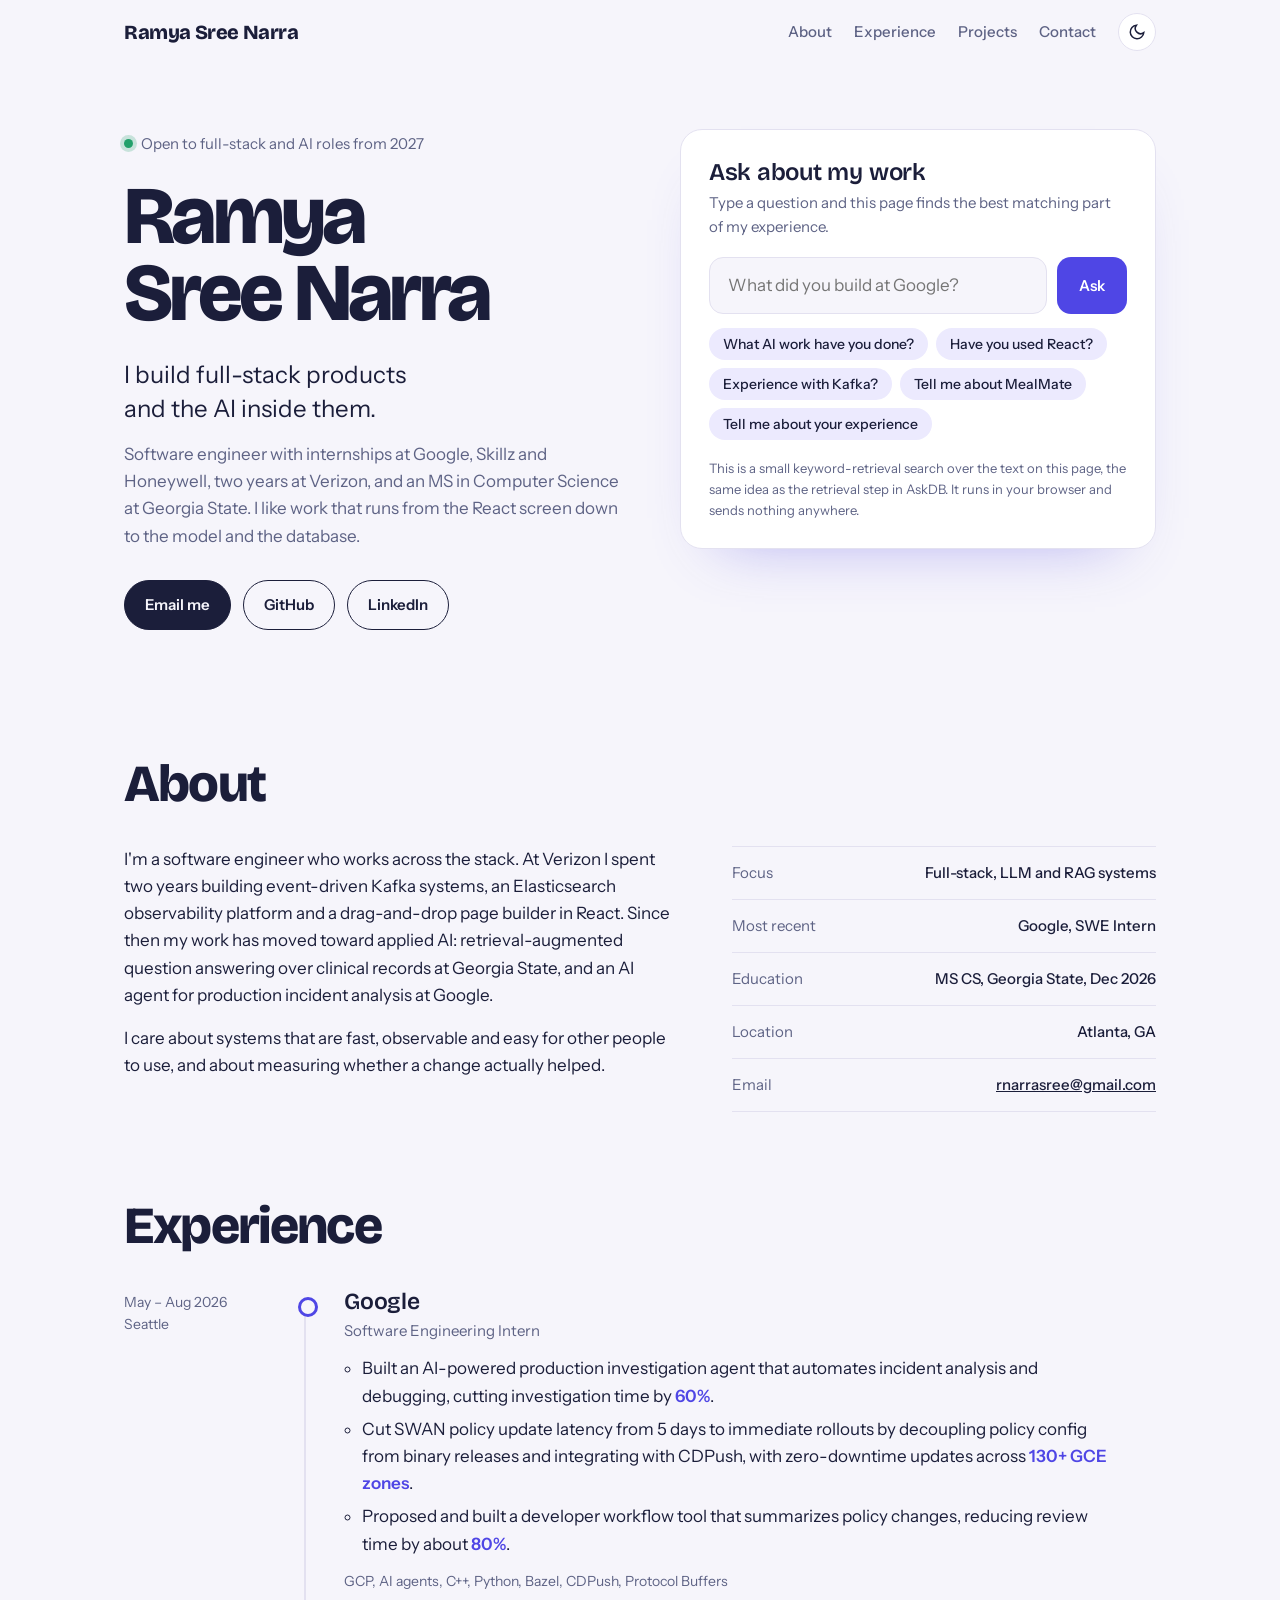
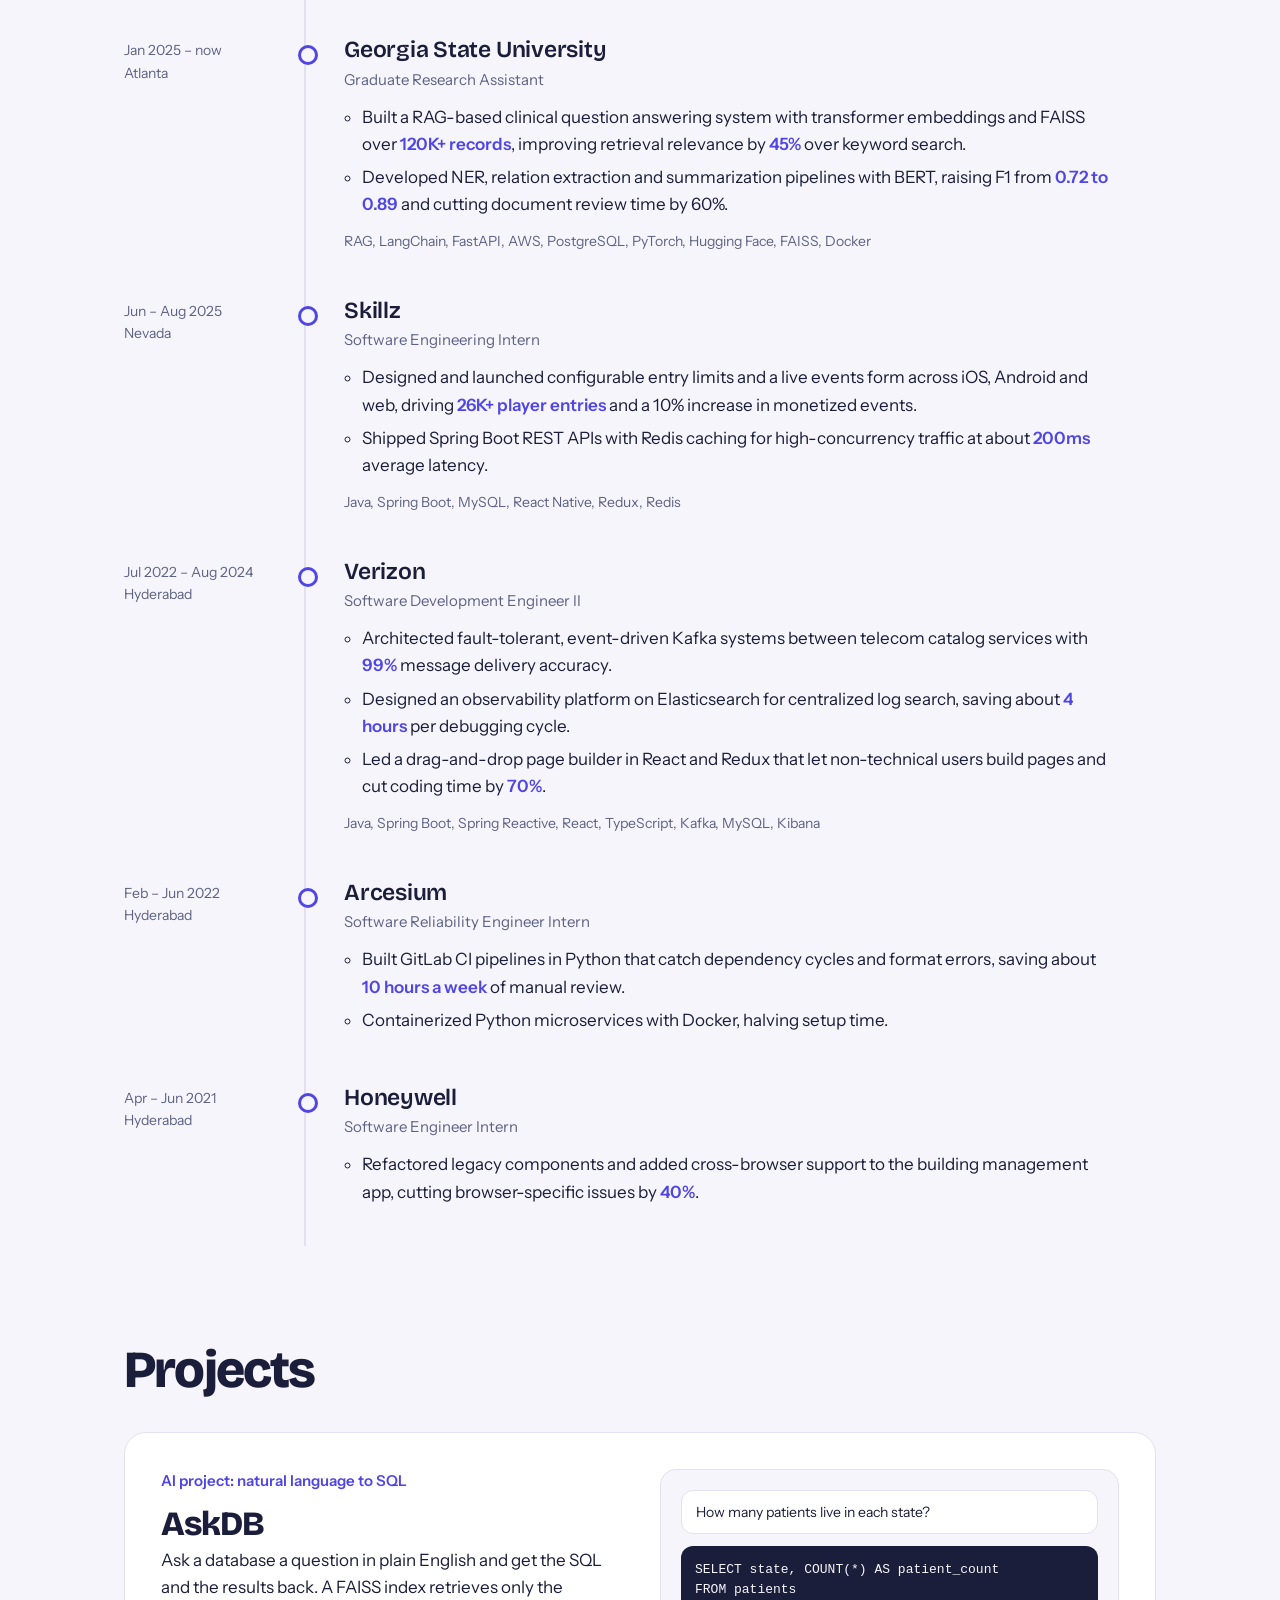
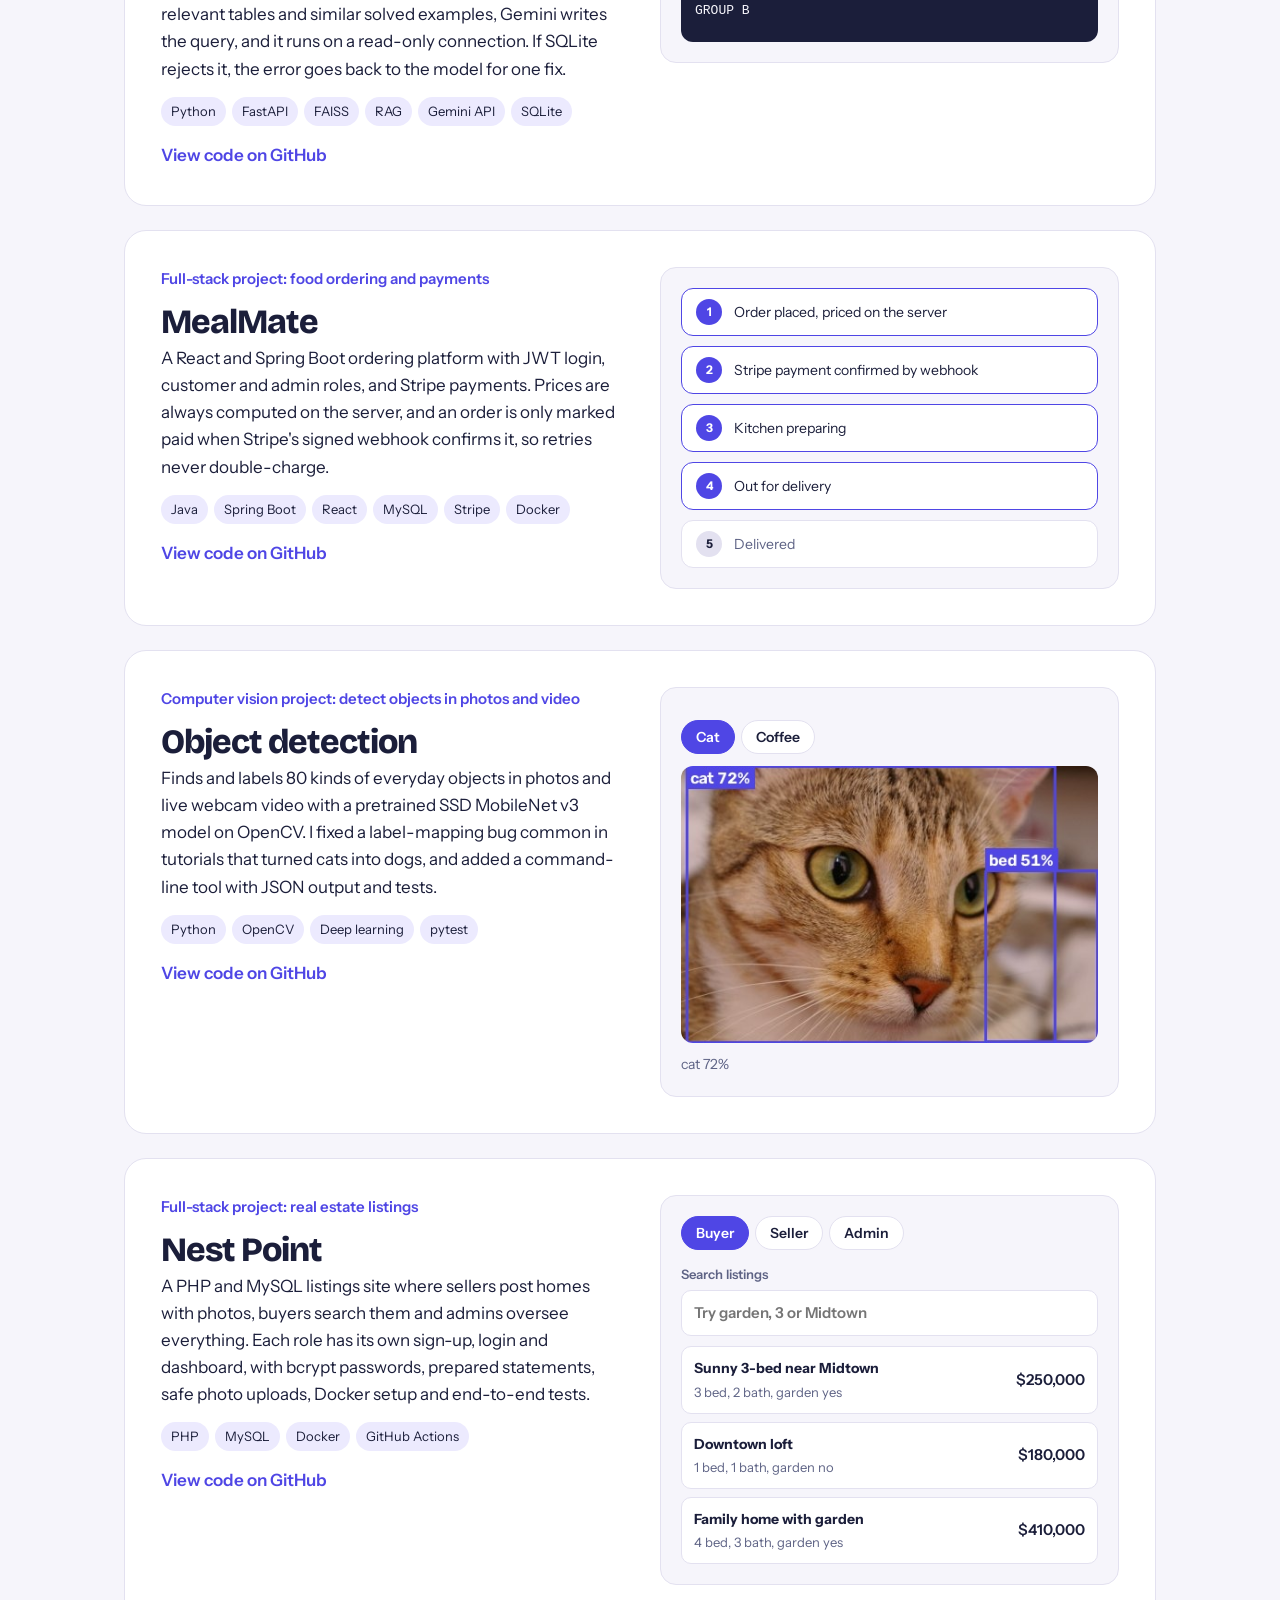
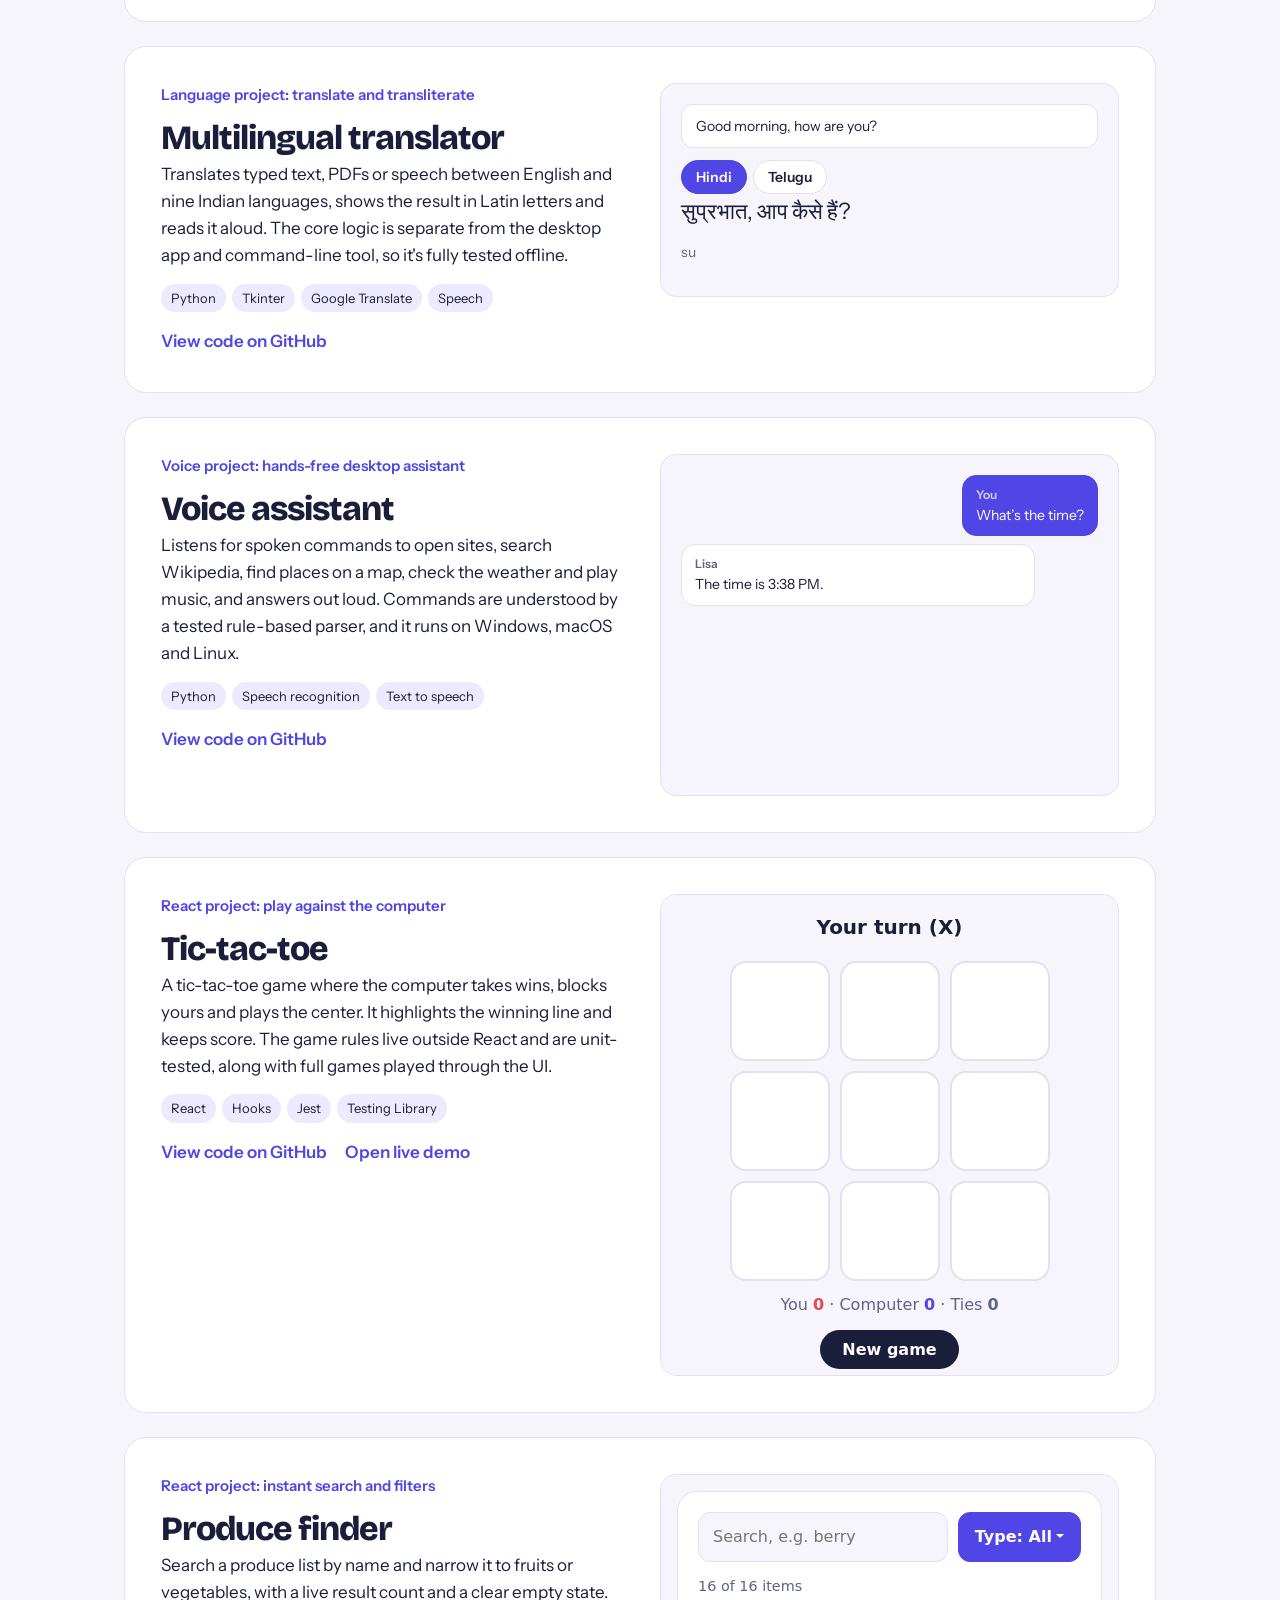
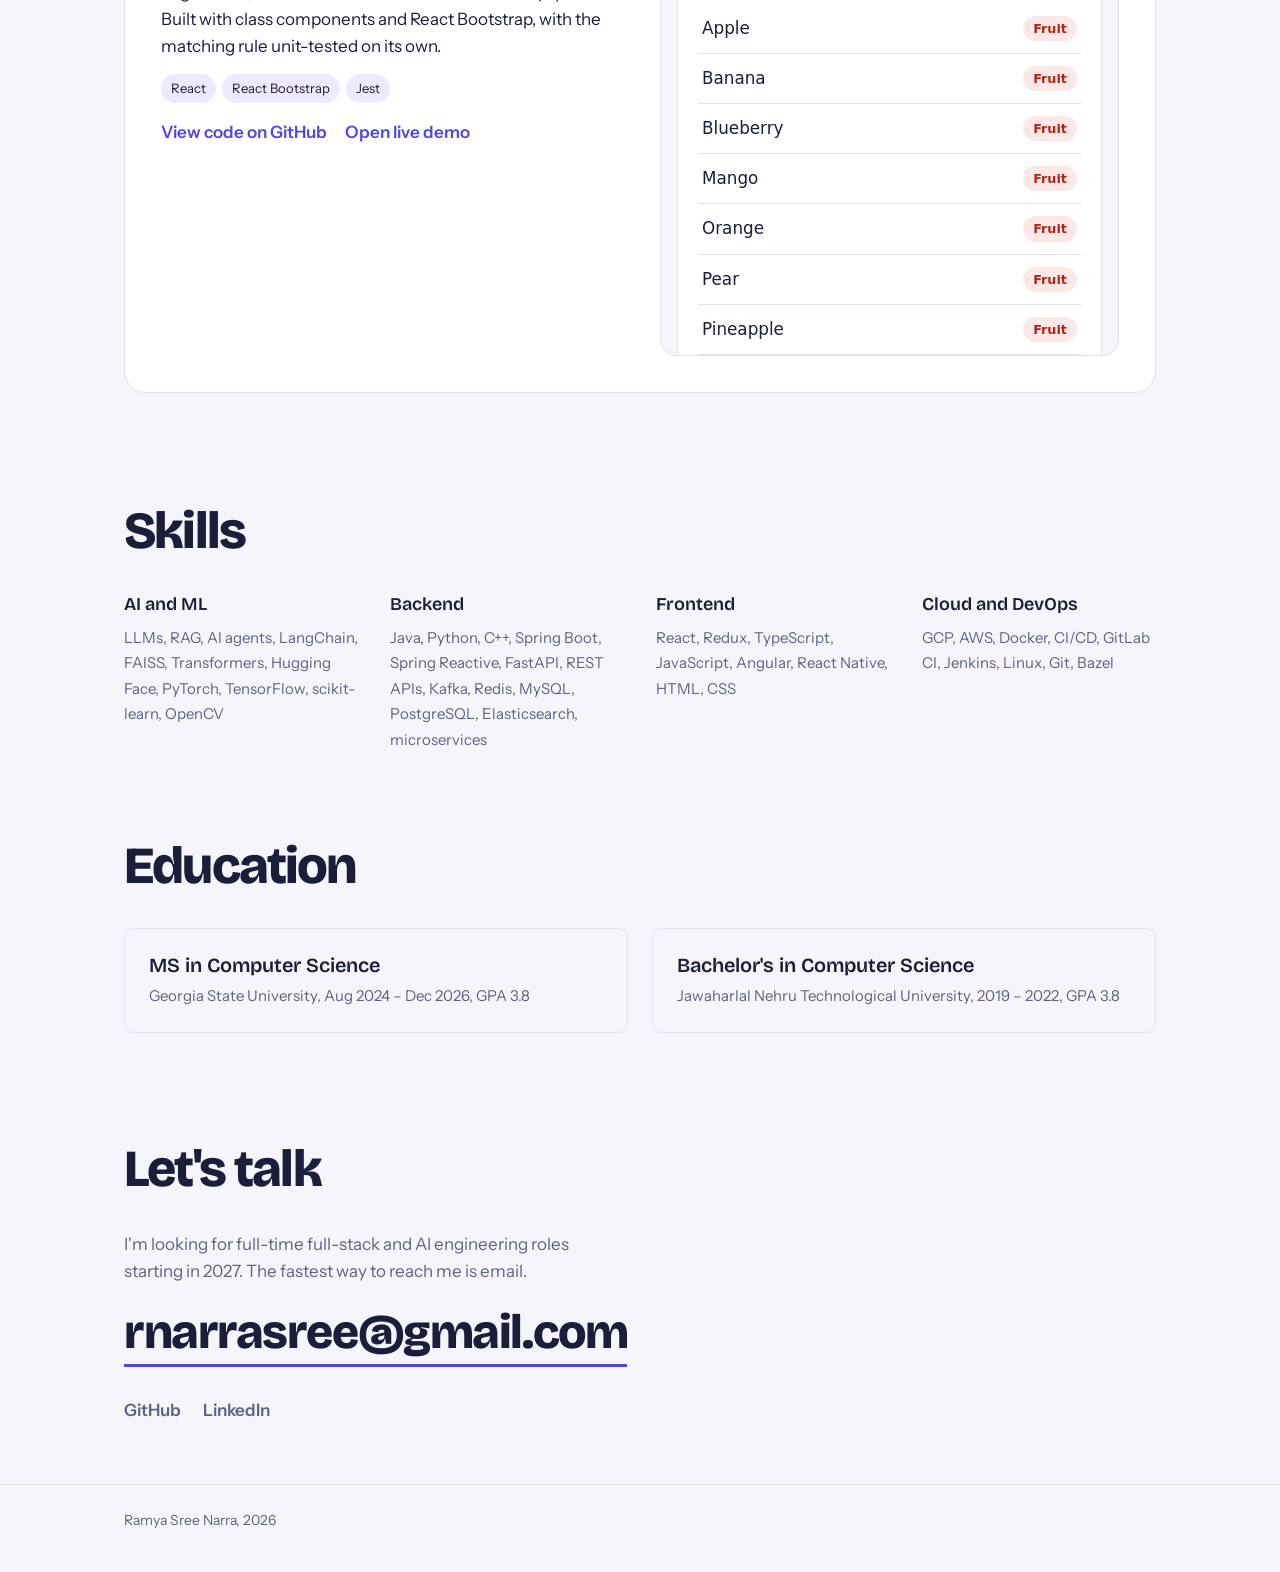
==== commit 5fdabf3d: "Fix alignment: consistent project layout, two-line name, About columns, calmer contact" ====
--- a/index.html
+++ b/index.html
@@ -57,7 +57,8 @@
 @media (max-width: 1000px){.hero{grid-template-columns:1fr;gap:0}}
 .status{display:inline-flex;align-items:center;gap:8px;font-size:15px;color:var(--muted);margin:0 0 22px}
 .status i{width:9px;height:9px;border-radius:50%;background:#22A06B;box-shadow:0 0 0 4px color-mix(in srgb,#22A06B 22%,transparent)}
-h1{font:800 clamp(52px,8.4vw,108px)/.92 var(--display);letter-spacing:-.045em;margin:0;max-width:11ch}
+h1{font:800 clamp(48px,6.4vw,96px)/.94 var(--display);letter-spacing:-.045em;margin:0}
+h1 span{white-space:nowrap}
 h1 span{display:block}
 .lede{font-size:clamp(19px,2.2vw,24px);line-height:1.45;max-width:30ch;text-wrap:balance;margin:26px 0 0;color:var(--ink)}
 .lede-sub{color:var(--muted);max-width:60ch;margin:14px 0 0}
@@ -120,8 +121,7 @@
 .stack{margin:12px 0 0;font-size:14px;color:var(--muted)}
 
 /* Projects */
-.feature{display:grid;grid-template-columns:1fr 1fr;gap:40px;align-items:center;padding:36px;border-radius:var(--radius-lg);background:var(--surface);border:1px solid var(--line);margin-bottom:24px}
-.feature:nth-of-type(even) .demo{order:-1}
+.feature{display:grid;grid-template-columns:1fr 1fr;gap:40px;align-items:start;padding:36px;border-radius:var(--radius-lg);background:var(--surface);border:1px solid var(--line);margin-bottom:24px}
 .feature h3{font:800 34px/1 var(--display);letter-spacing:-.03em;margin:0 0 6px}
 .feature .kind{color:var(--accent);font-weight:600;font-size:15px;margin:0 0 14px}
 .feature p{margin:0 0 12px}
@@ -187,7 +187,7 @@
 /* Contact */
 .contact{padding:110px 0 60px}
 .contact p{max-width:46ch;color:var(--muted);margin:0 0 20px}
-.mail{display:inline-block;font:800 clamp(30px,6.5vw,72px)/1 var(--display);letter-spacing:-.04em;text-decoration:none;border-bottom:4px solid var(--accent);padding-bottom:6px;word-break:break-all}
+.mail{display:inline-block;font:800 clamp(26px,4.2vw,48px)/1.1 var(--display);letter-spacing:-.03em;text-decoration:none;border-bottom:3px solid var(--accent);padding-bottom:6px;word-break:break-all}
 .mail:hover{color:var(--accent)}
 .socials{display:flex;gap:22px;margin-top:30px}
 .socials a{font-weight:600;text-decoration:none;color:var(--muted)}
@@ -208,7 +208,6 @@
 @media (max-width: 860px){
   .nav a:not(.keep){display:none}
   .intro,.feature,.edu{grid-template-columns:1fr}
-  .feature:nth-of-type(even) .demo{order:0}
   .feature{padding:24px}
   .skills{grid-template-columns:1fr 1fr}
   .timeline::before{left:6px}
@@ -283,9 +282,10 @@
 </div>
 
 <section id="about">
-  <div class="wrap intro">
+  <div class="wrap">
+  <h2 class="title">About</h2>
+  <div class="intro">
     <div>
-      <h2 class="title">About</h2>
       <p>I'm a software engineer who works across the stack. At Verizon I spent two years building event-driven Kafka systems, an Elasticsearch observability platform and a drag-and-drop page builder in React. Since then my work has moved toward applied AI: retrieval-augmented question answering over clinical records at Georgia State, and an AI agent for production incident analysis at Google.</p>
       <p>I care about systems that are fast, observable and easy for other people to use, and about measuring whether a change actually helped.</p>
     </div>
@@ -296,6 +296,7 @@
       <li><span>Location</span><span>Atlanta, GA</span></li>
       <li><span>Email</span><span><a href="mailto:rnarrasree@gmail.com">rnarrasree@gmail.com</a></span></li>
     </ul>
+  </div>
   </div>
 </section>
 
@@ -507,7 +508,7 @@
     tags: ["React", "Hooks", "Jest", "Testing Library"],
     code: "https://github.com/ramya036/tic-tac-toe-react",
     live: "tic-tac-toe/",
-    demo: { type: "live", url: "tic-tac-toe/", height: 560 },
+    demo: { type: "live", url: "tic-tac-toe/", height: 480 },
   },
   {
     name: "Produce finder",
@@ -516,7 +517,7 @@
     tags: ["React", "React Bootstrap", "Jest"],
     code: "https://github.com/ramya036/react-produce-filter",
     live: "produce-filter/",
-    demo: { type: "live", url: "produce-filter/", height: 560 },
+    demo: { type: "live", url: "produce-filter/", height: 480 },
   },
 ];
 
@@ -549,7 +550,7 @@
       demo._images = imgs;
     } else if (p.demo && p.demo.type === "live") {
       demo.classList.add("live");
-      demo.innerHTML = '<iframe loading="lazy" title="' + esc(p.name) + ' live demo" src="' + esc(p.demo.url) + '" style="height:' + (p.demo.height || 520) + 'px"></iframe>';
+      demo.innerHTML = '<iframe loading="lazy" title="' + esc(p.name) + ' live demo" src="' + esc(p.demo.url) + '?embed=1" style="height:' + (p.demo.height || 520) + 'px"></iframe>';
     }
     el.append(demo);
     list.append(el);
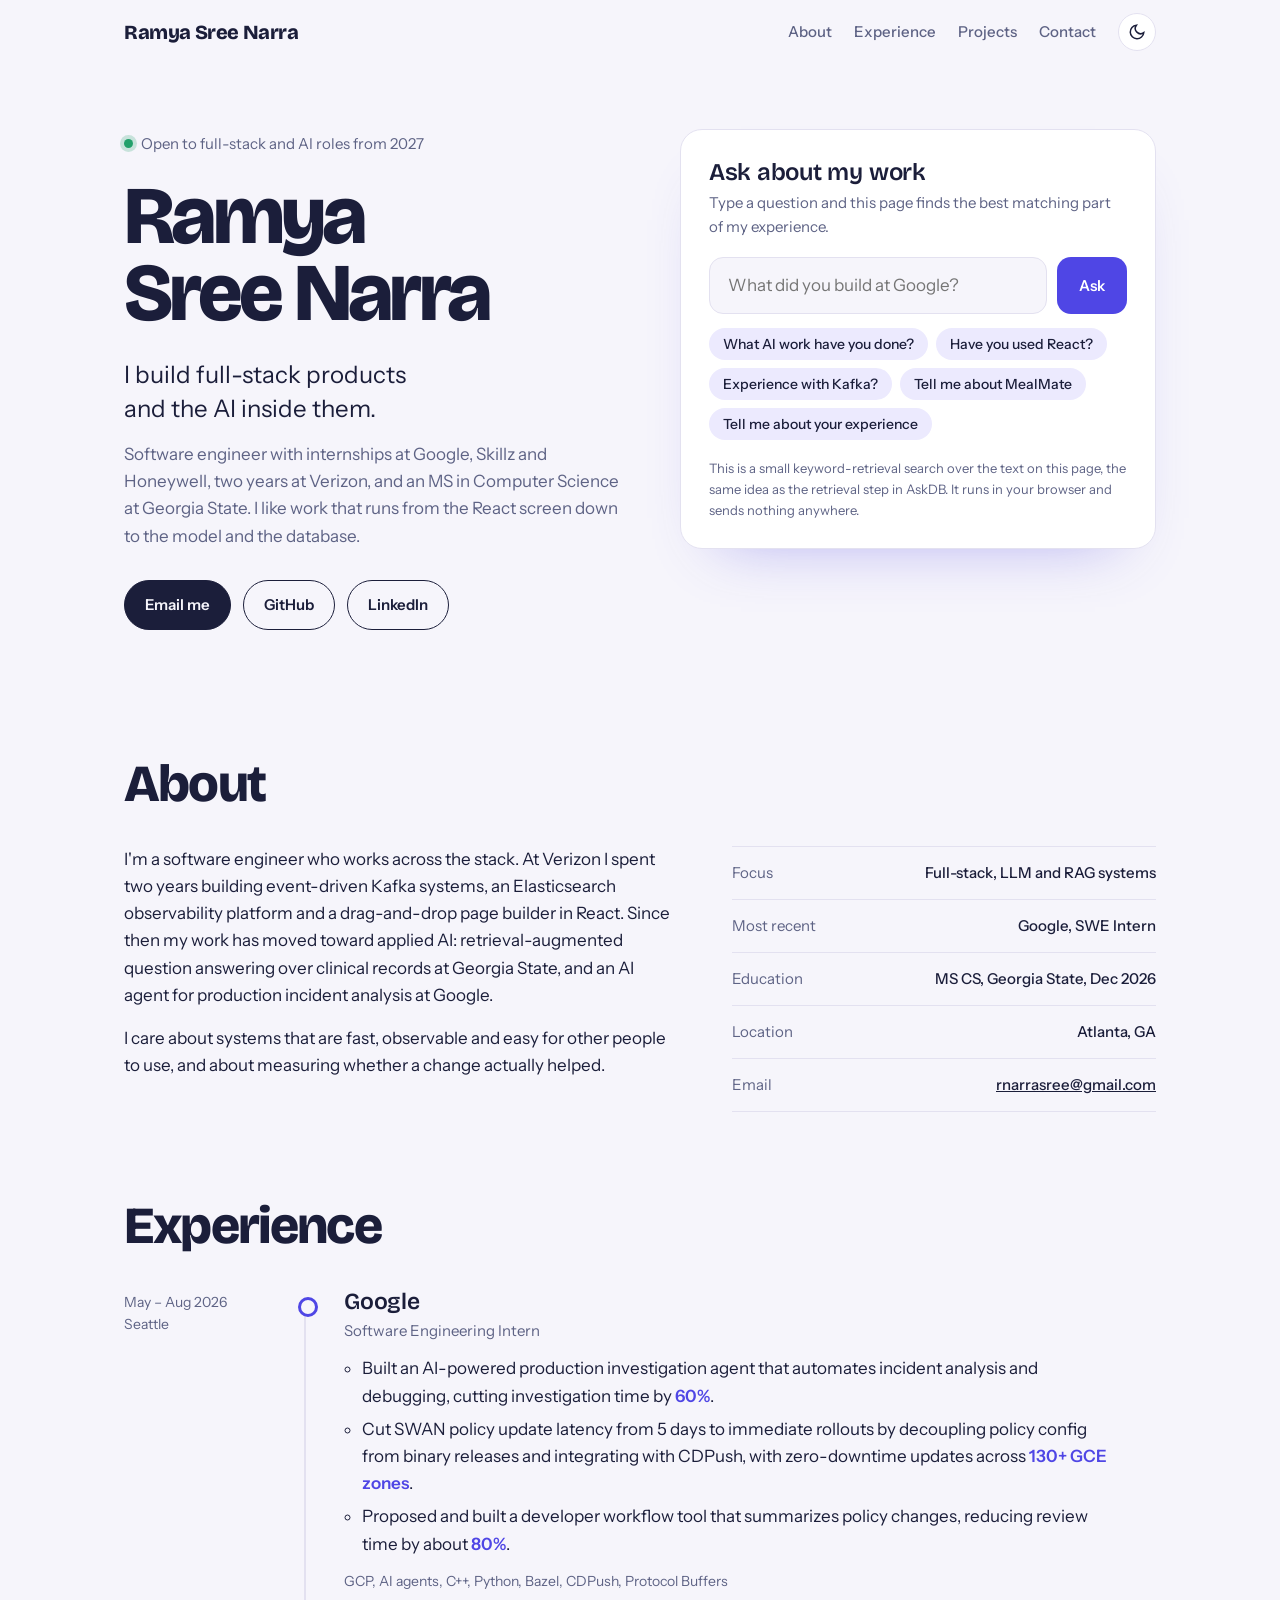
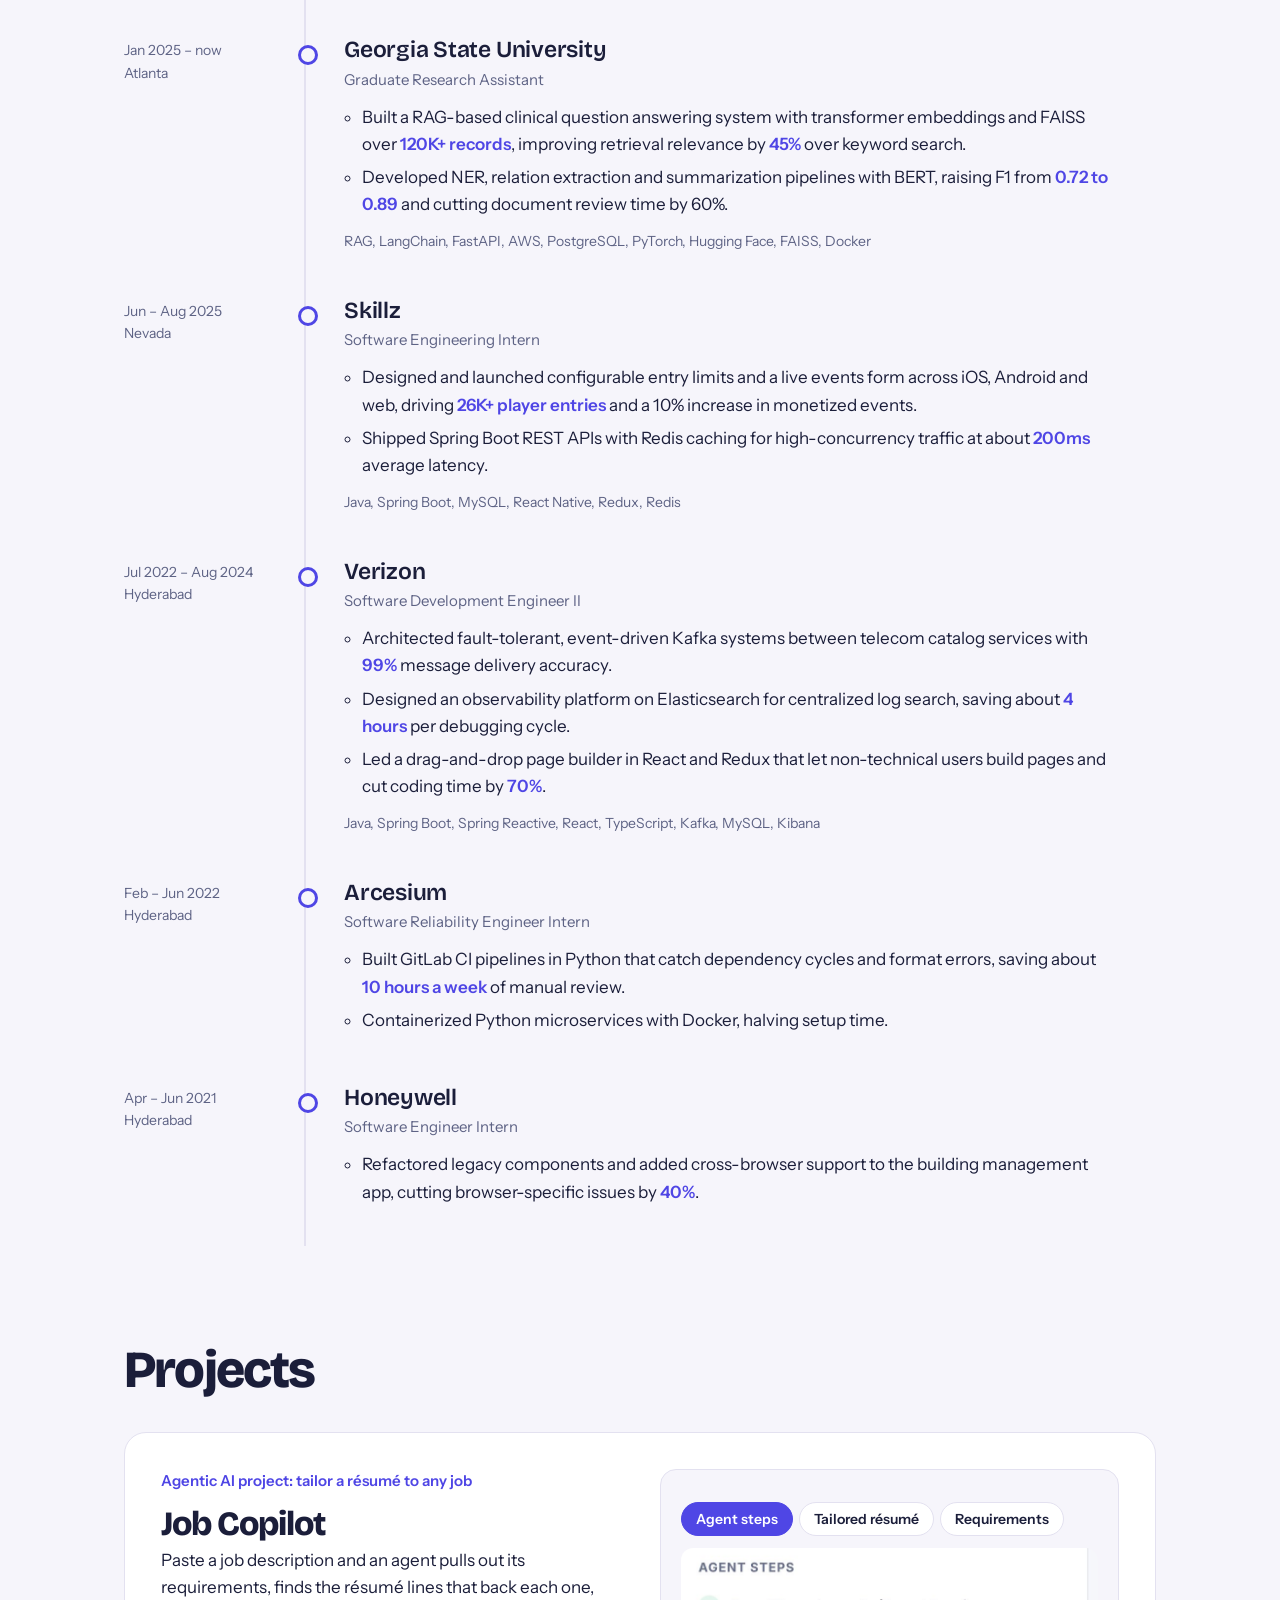
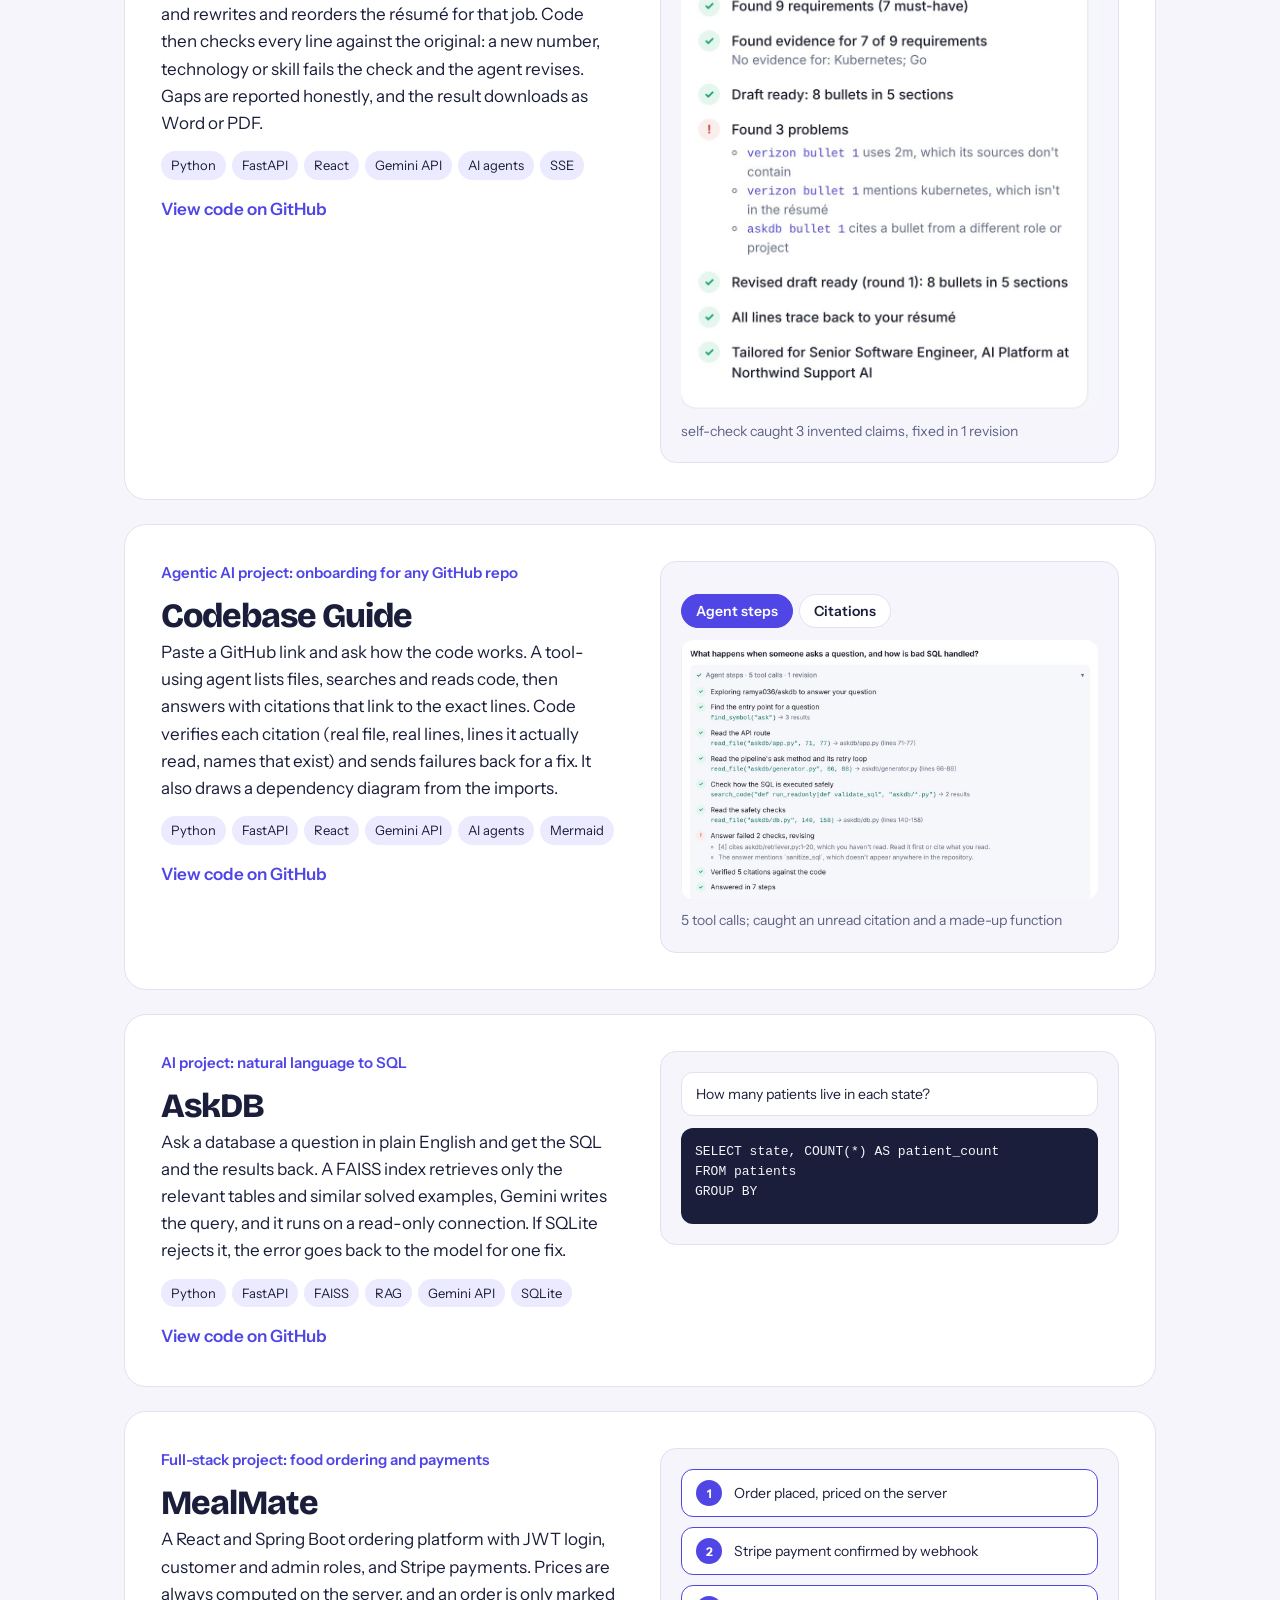
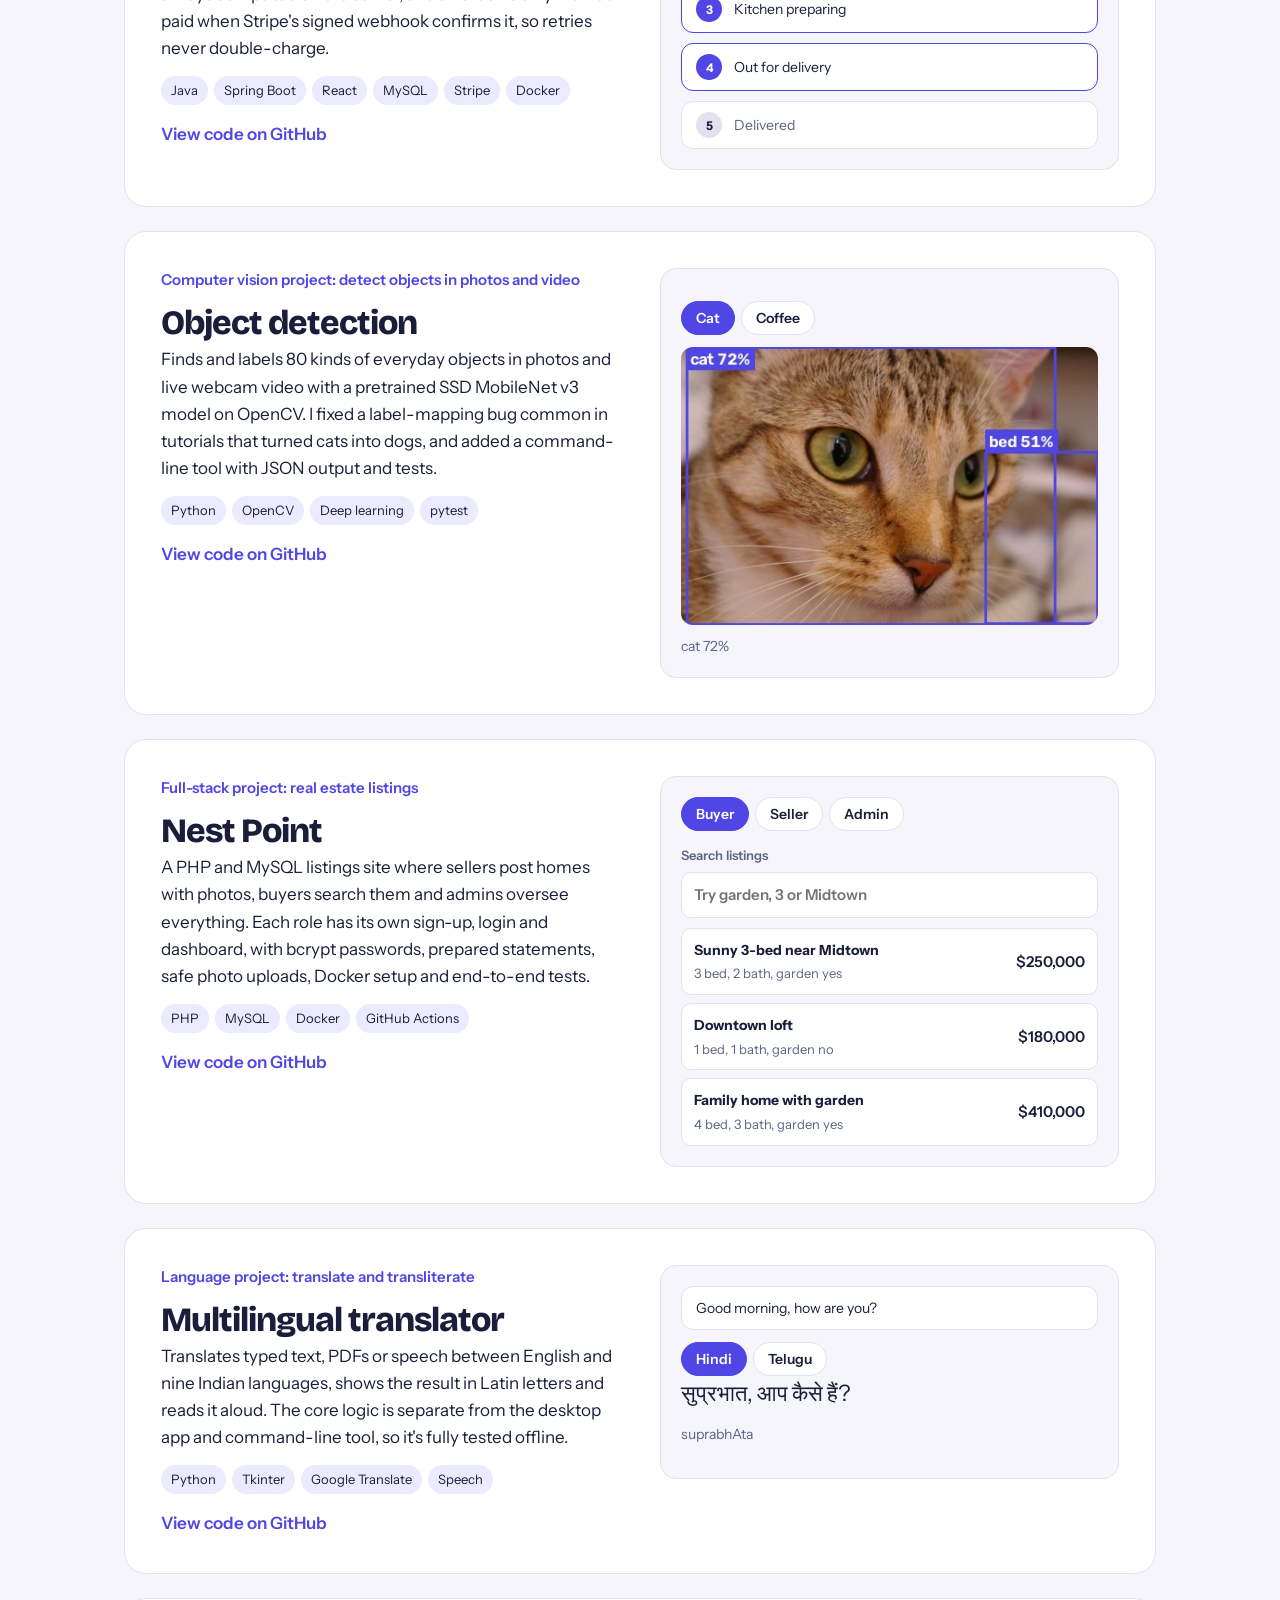
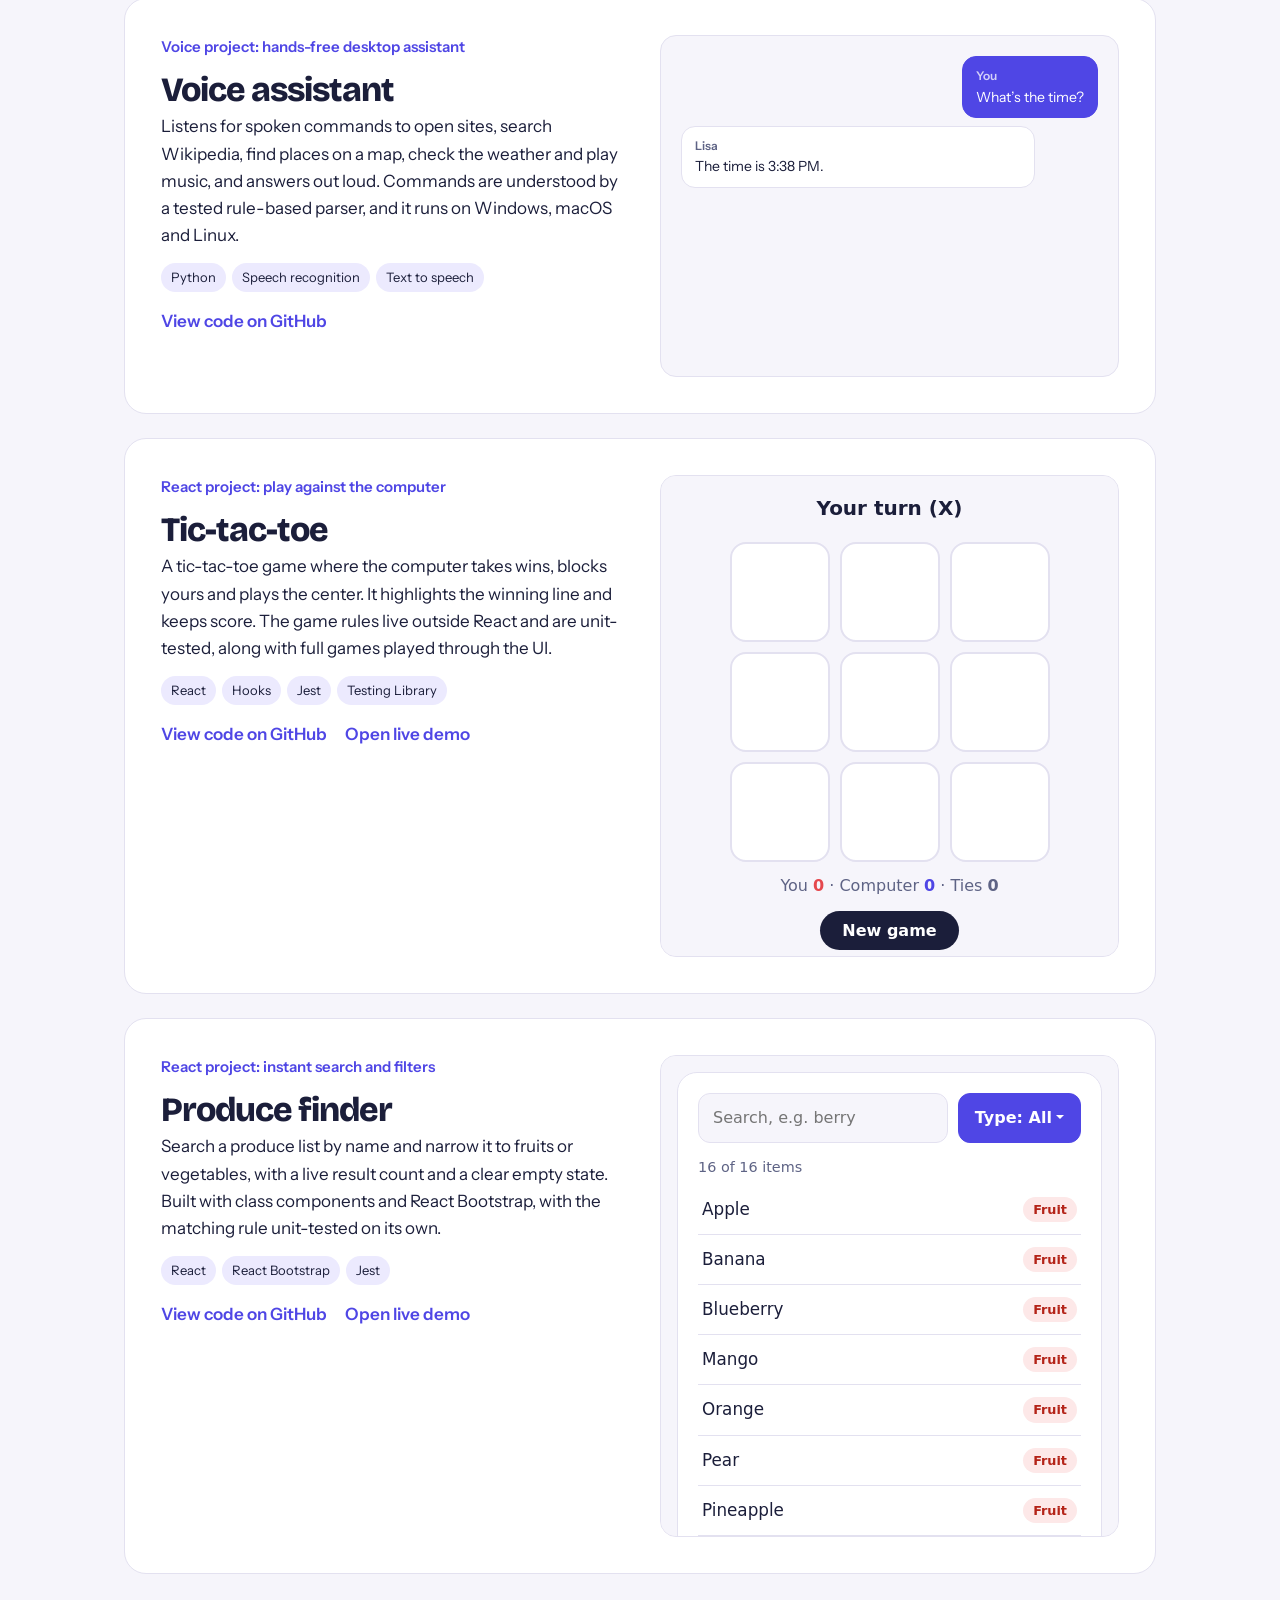
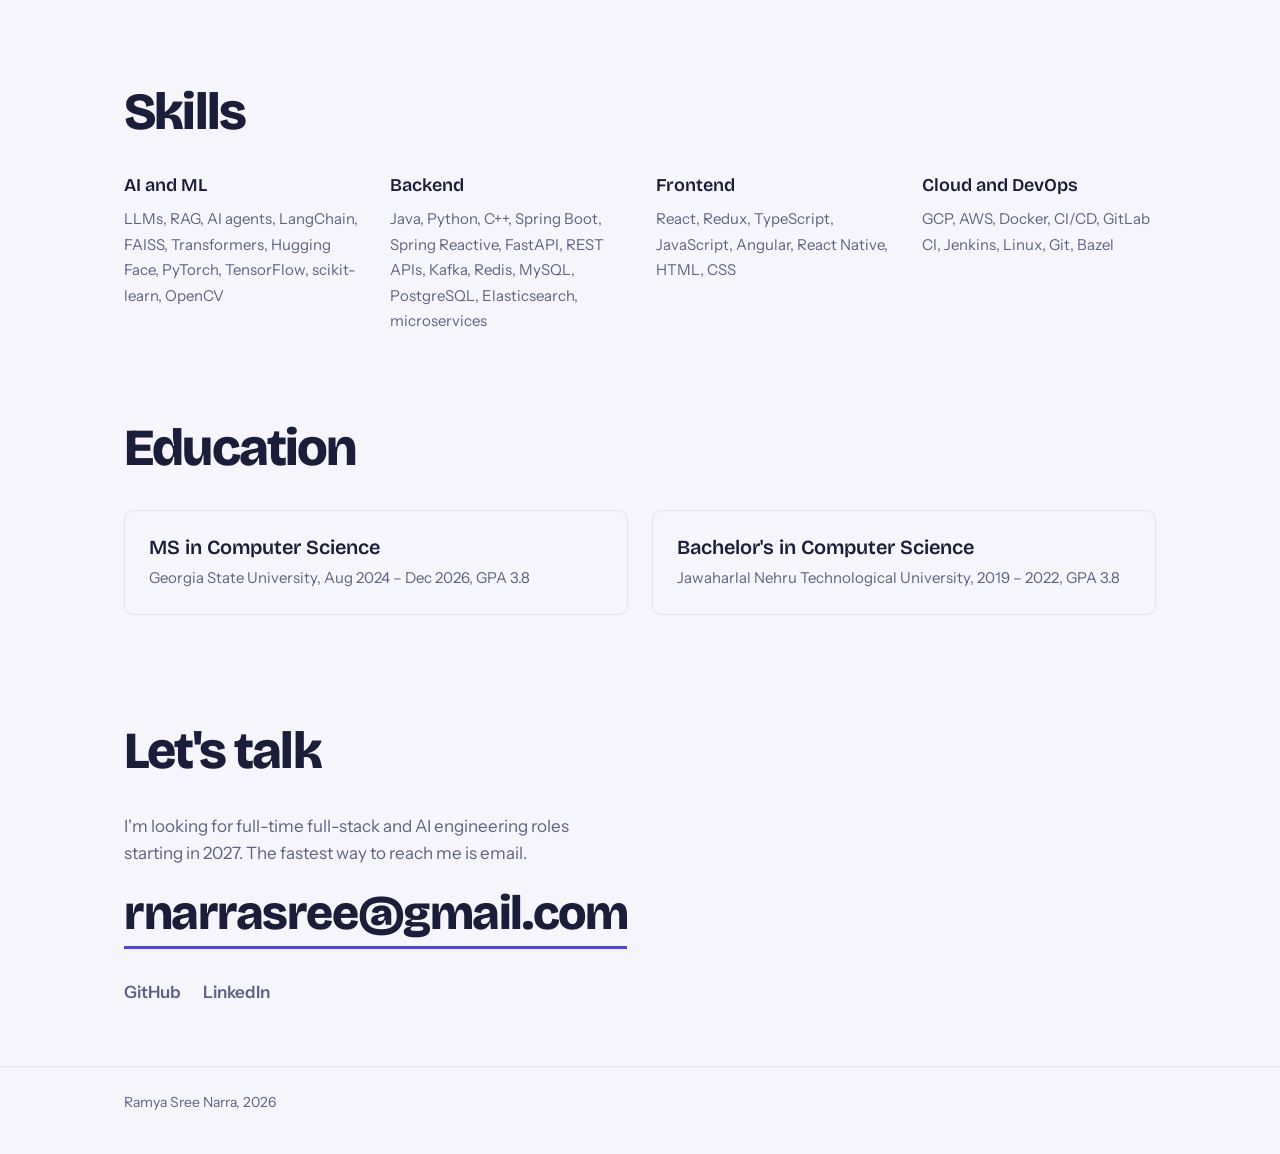
==== commit 8bc41872: "Add Job Copilot and Codebase Guide projects" ====
--- a/index.html
+++ b/index.html
@@ -450,6 +450,29 @@
      { type: "live", url, height }                                       embedded live app
    ====================================================================== */
 const PROJECTS = [
+  {
+    name: "Job Copilot",
+    kind: "Agentic AI project: tailor a résumé to any job",
+    description: "Paste a job description and an agent pulls out its requirements, finds the résumé lines that back each one, and rewrites and reorders the résumé for that job. Code then checks every line against the original: a new number, technology or skill fails the check and the agent revises. Gaps are reported honestly, and the result downloads as Word or PDF.",
+    tags: ["Python", "FastAPI", "React", "Gemini API", "AI agents", "SSE"],
+    code: "https://github.com/ramya036/job-copilot",
+    demo: { type: "image", images: [
+      { src: "img/jobcopilot_steps.jpg", alt: "Agent steps: the self-check finds three invented claims and the agent revises", label: "Agent steps", caption: "self-check caught 3 invented claims, fixed in 1 revision" },
+      { src: "img/jobcopilot_tailored.jpg", alt: "The tailored résumé with download buttons", label: "Tailored résumé", caption: "reordered and reworded for the job, downloads as Word or PDF" },
+      { src: "img/jobcopilot_requirements.jpg", alt: "Each job requirement with the résumé lines that support it", label: "Requirements", caption: "7 of 9 backed; Kubernetes and Go reported as gaps" },
+    ] },
+  },
+  {
+    name: "Codebase Guide",
+    kind: "Agentic AI project: onboarding for any GitHub repo",
+    description: "Paste a GitHub link and ask how the code works. A tool-using agent lists files, searches and reads code, then answers with citations that link to the exact lines. Code verifies each citation (real file, real lines, lines it actually read, names that exist) and sends failures back for a fix. It also draws a dependency diagram from the imports.",
+    tags: ["Python", "FastAPI", "React", "Gemini API", "AI agents", "Mermaid"],
+    code: "https://github.com/ramya036/codebase-guide",
+    demo: { type: "image", images: [
+      { src: "img/codebaseguide_answer.jpg", alt: "The agent's tool calls, a failed verification and the verified answer", label: "Agent steps", caption: "5 tool calls; caught an unread citation and a made-up function" },
+      { src: "img/codebaseguide_citations.jpg", alt: "Answer citations showing the exact code lines", label: "Citations", caption: "every claim links to the lines it came from" },
+    ] },
+  },
   {
     name: "AskDB",
     kind: "AI project: natural language to SQL",
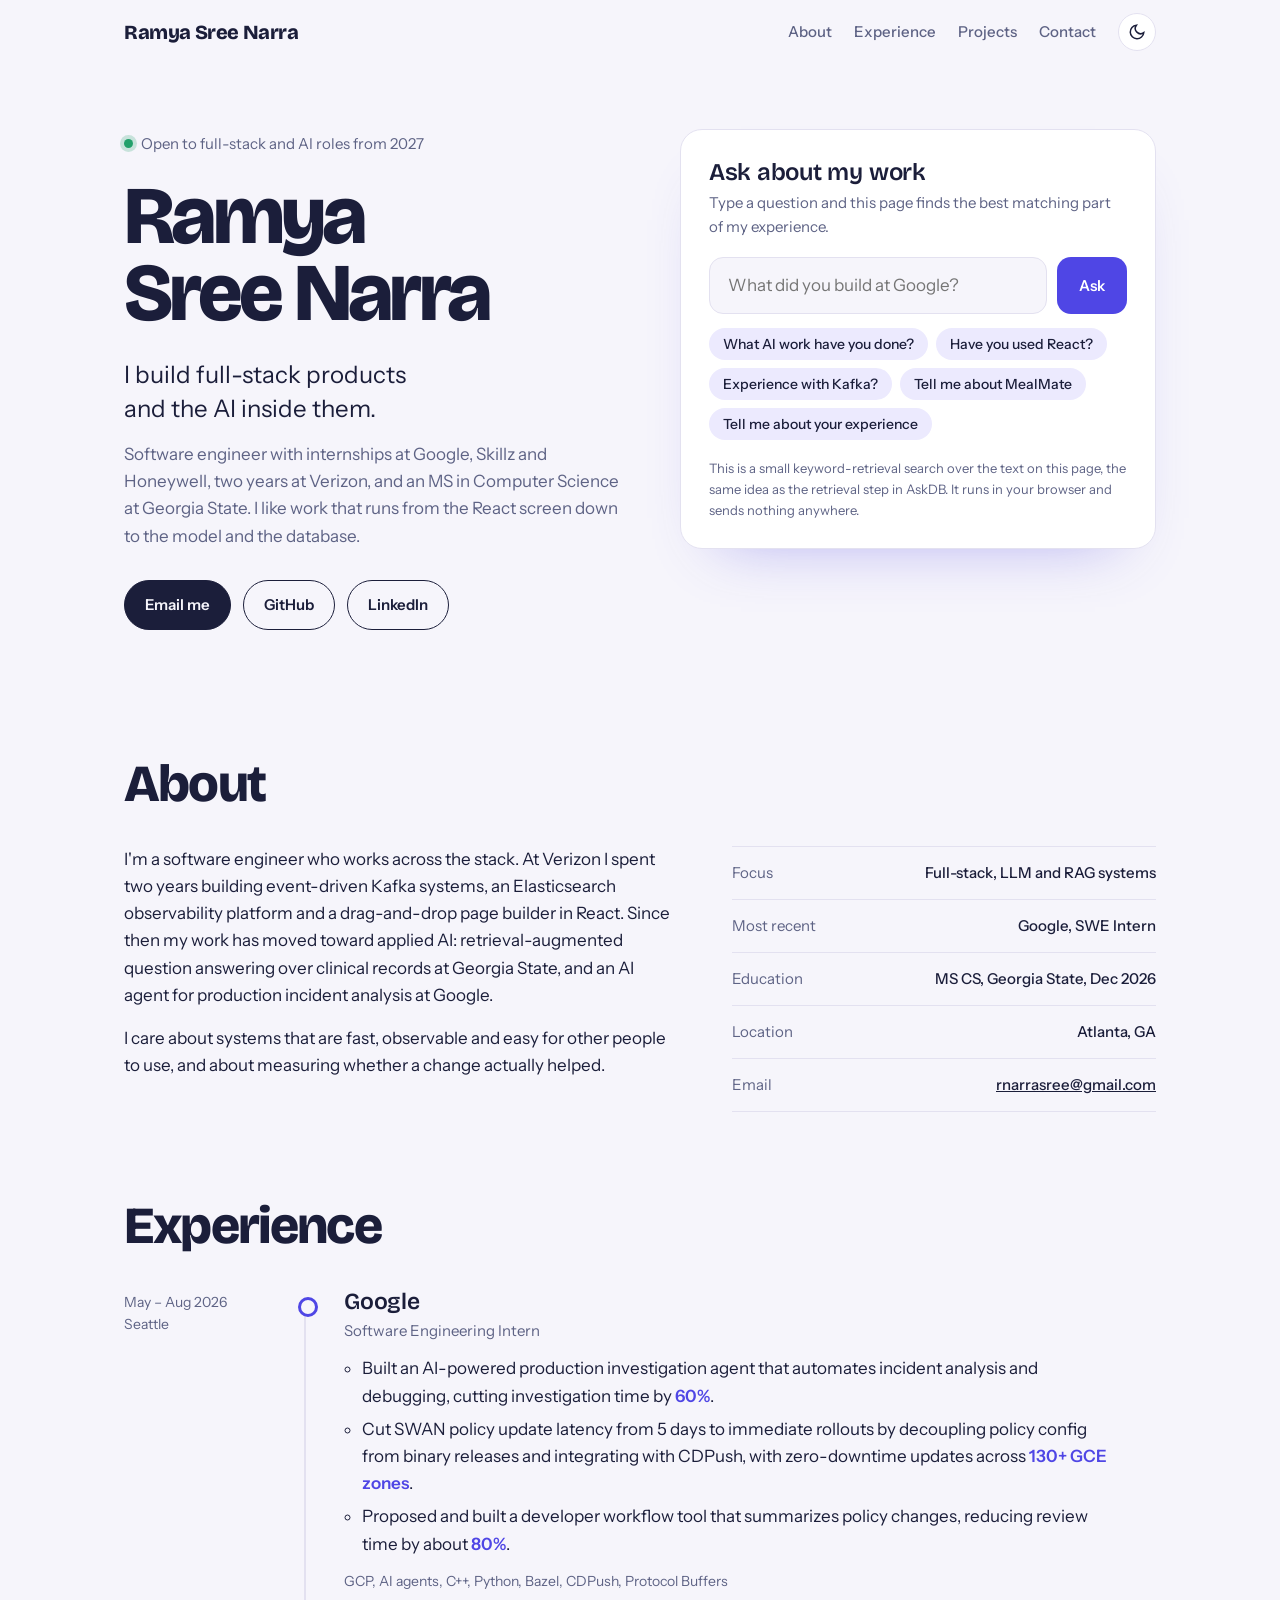
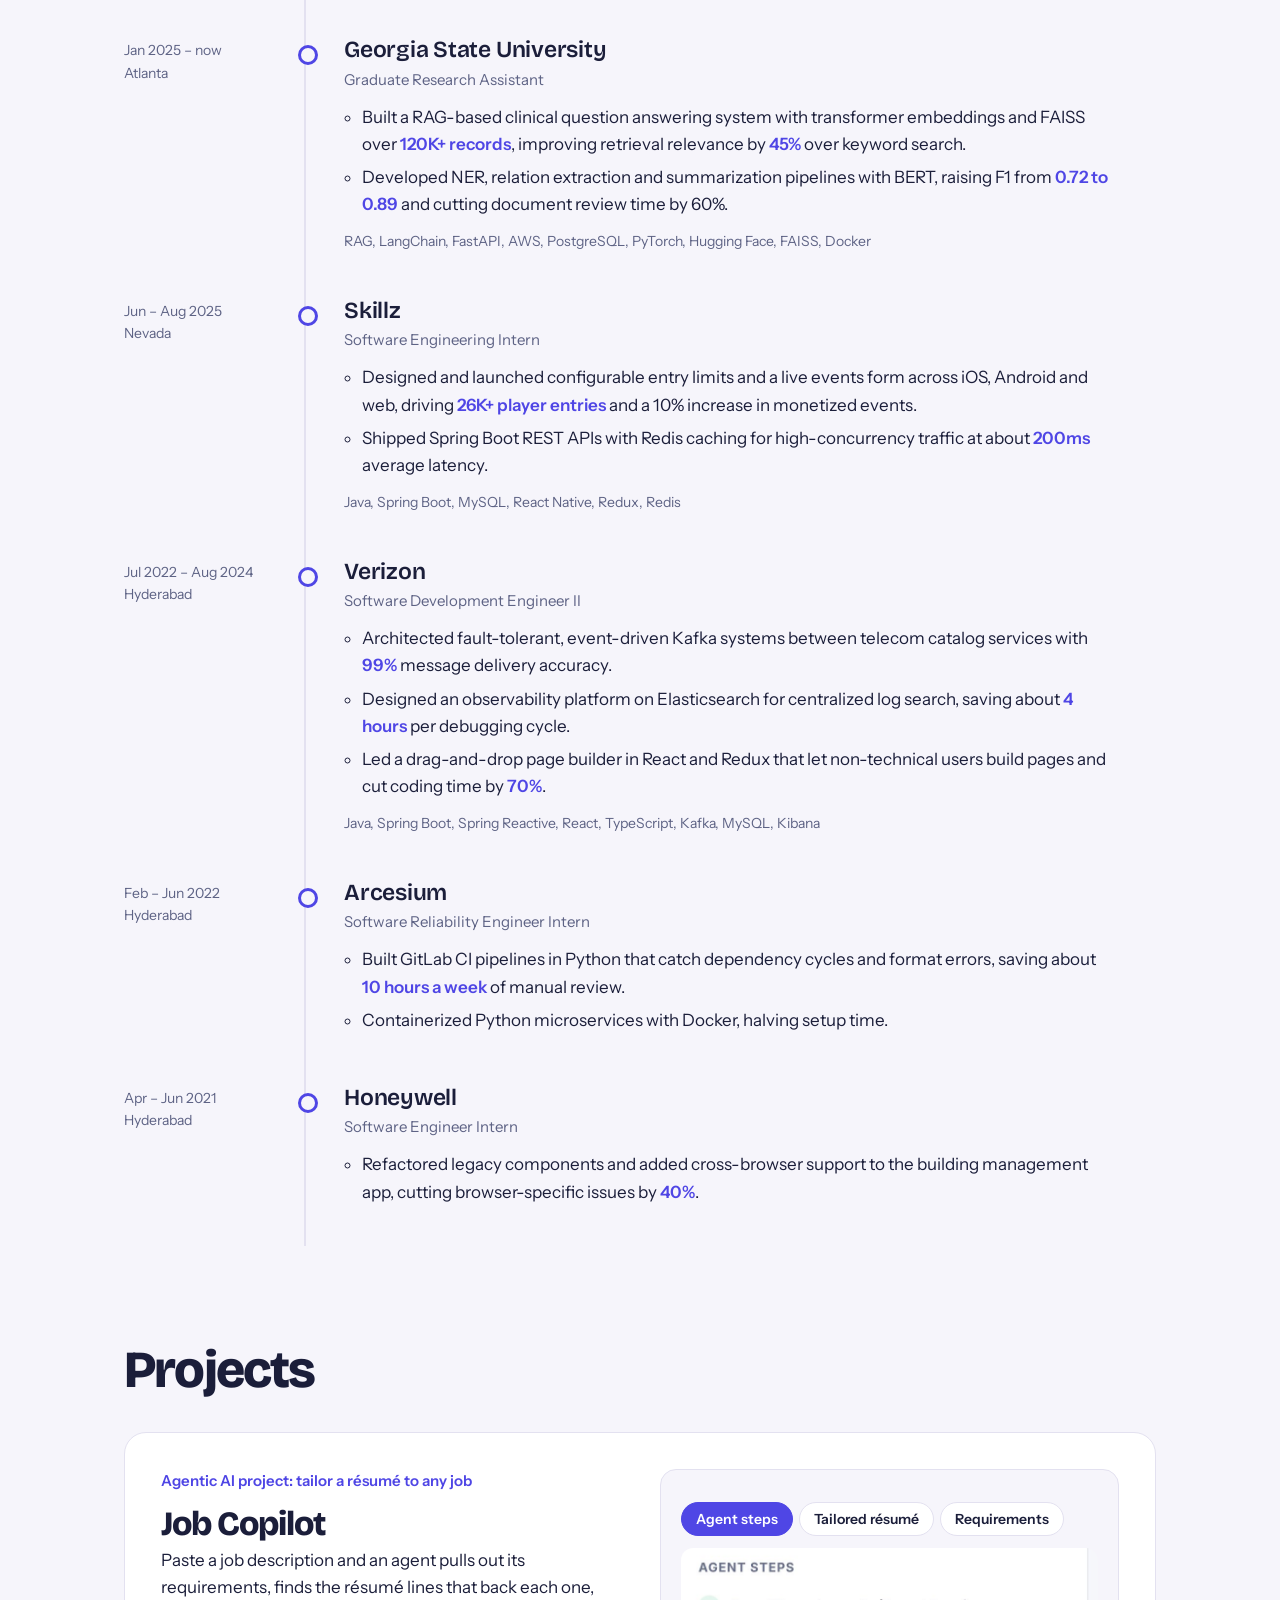
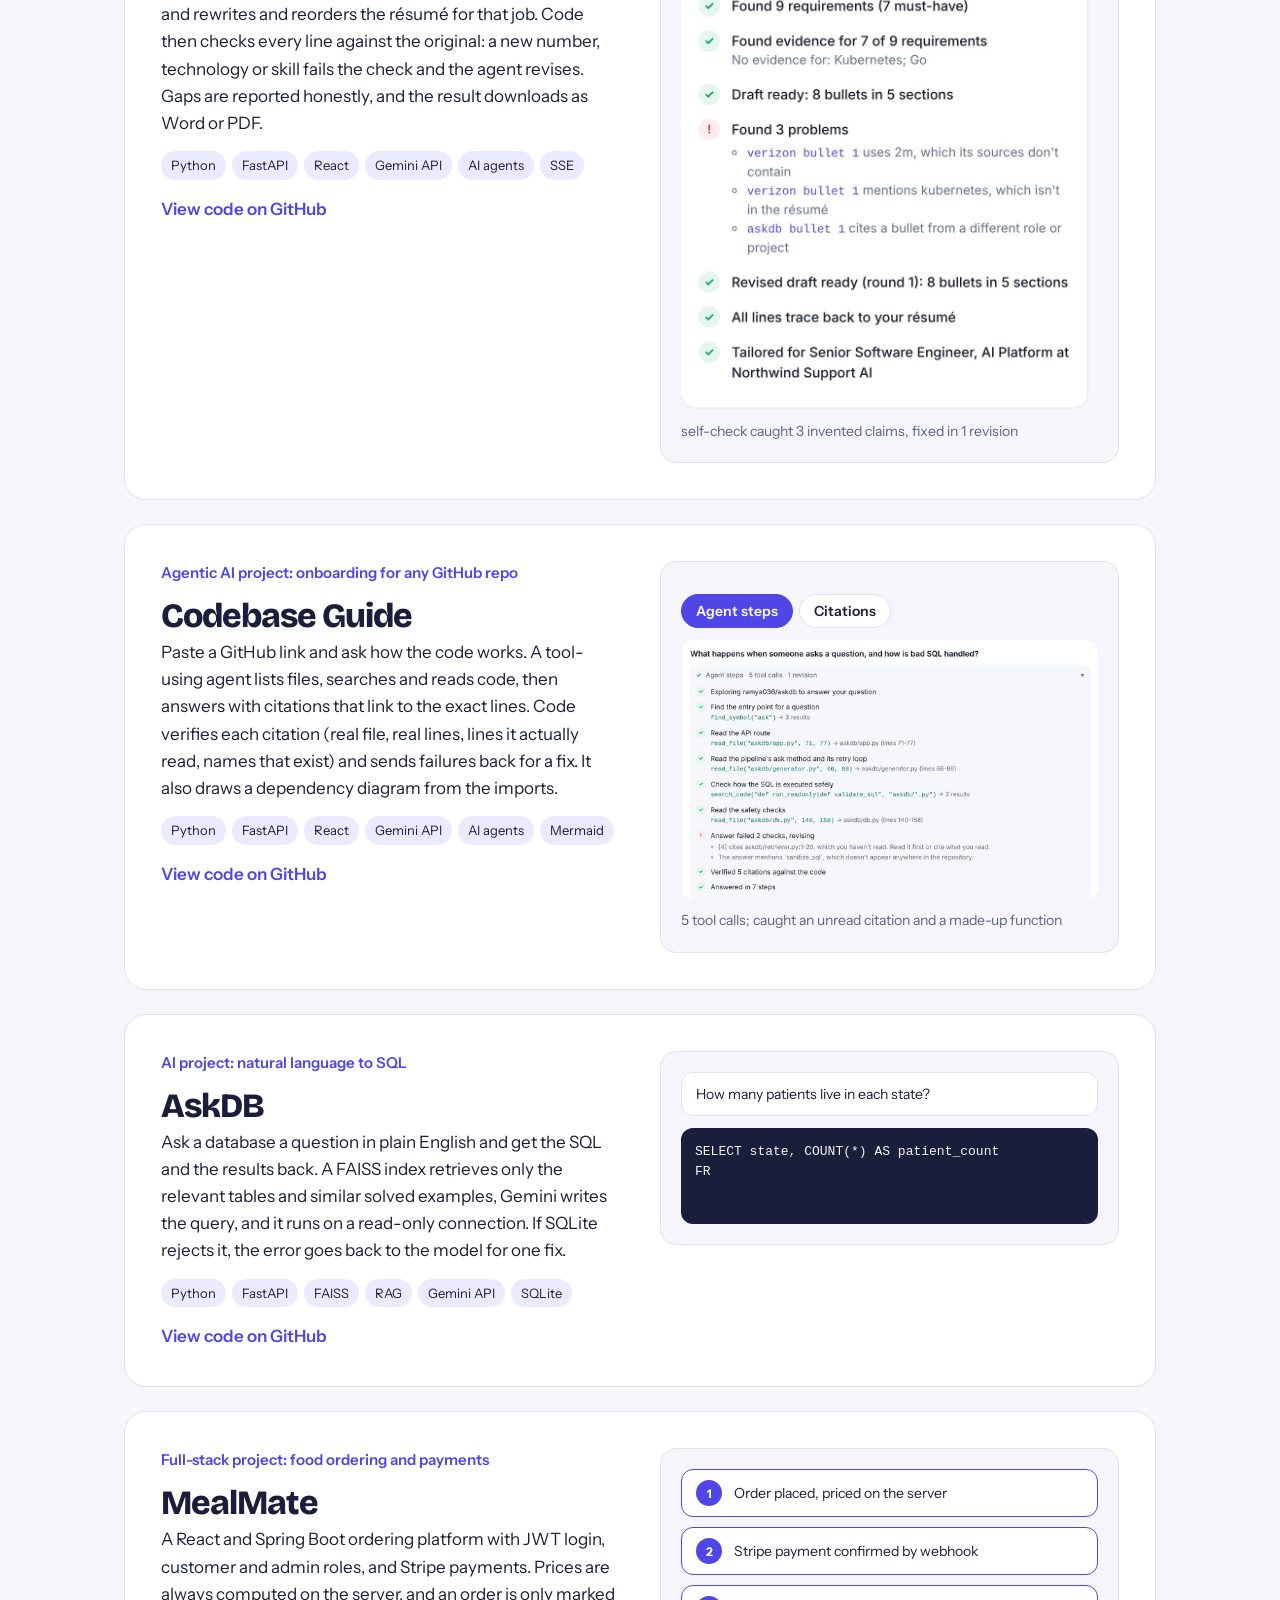
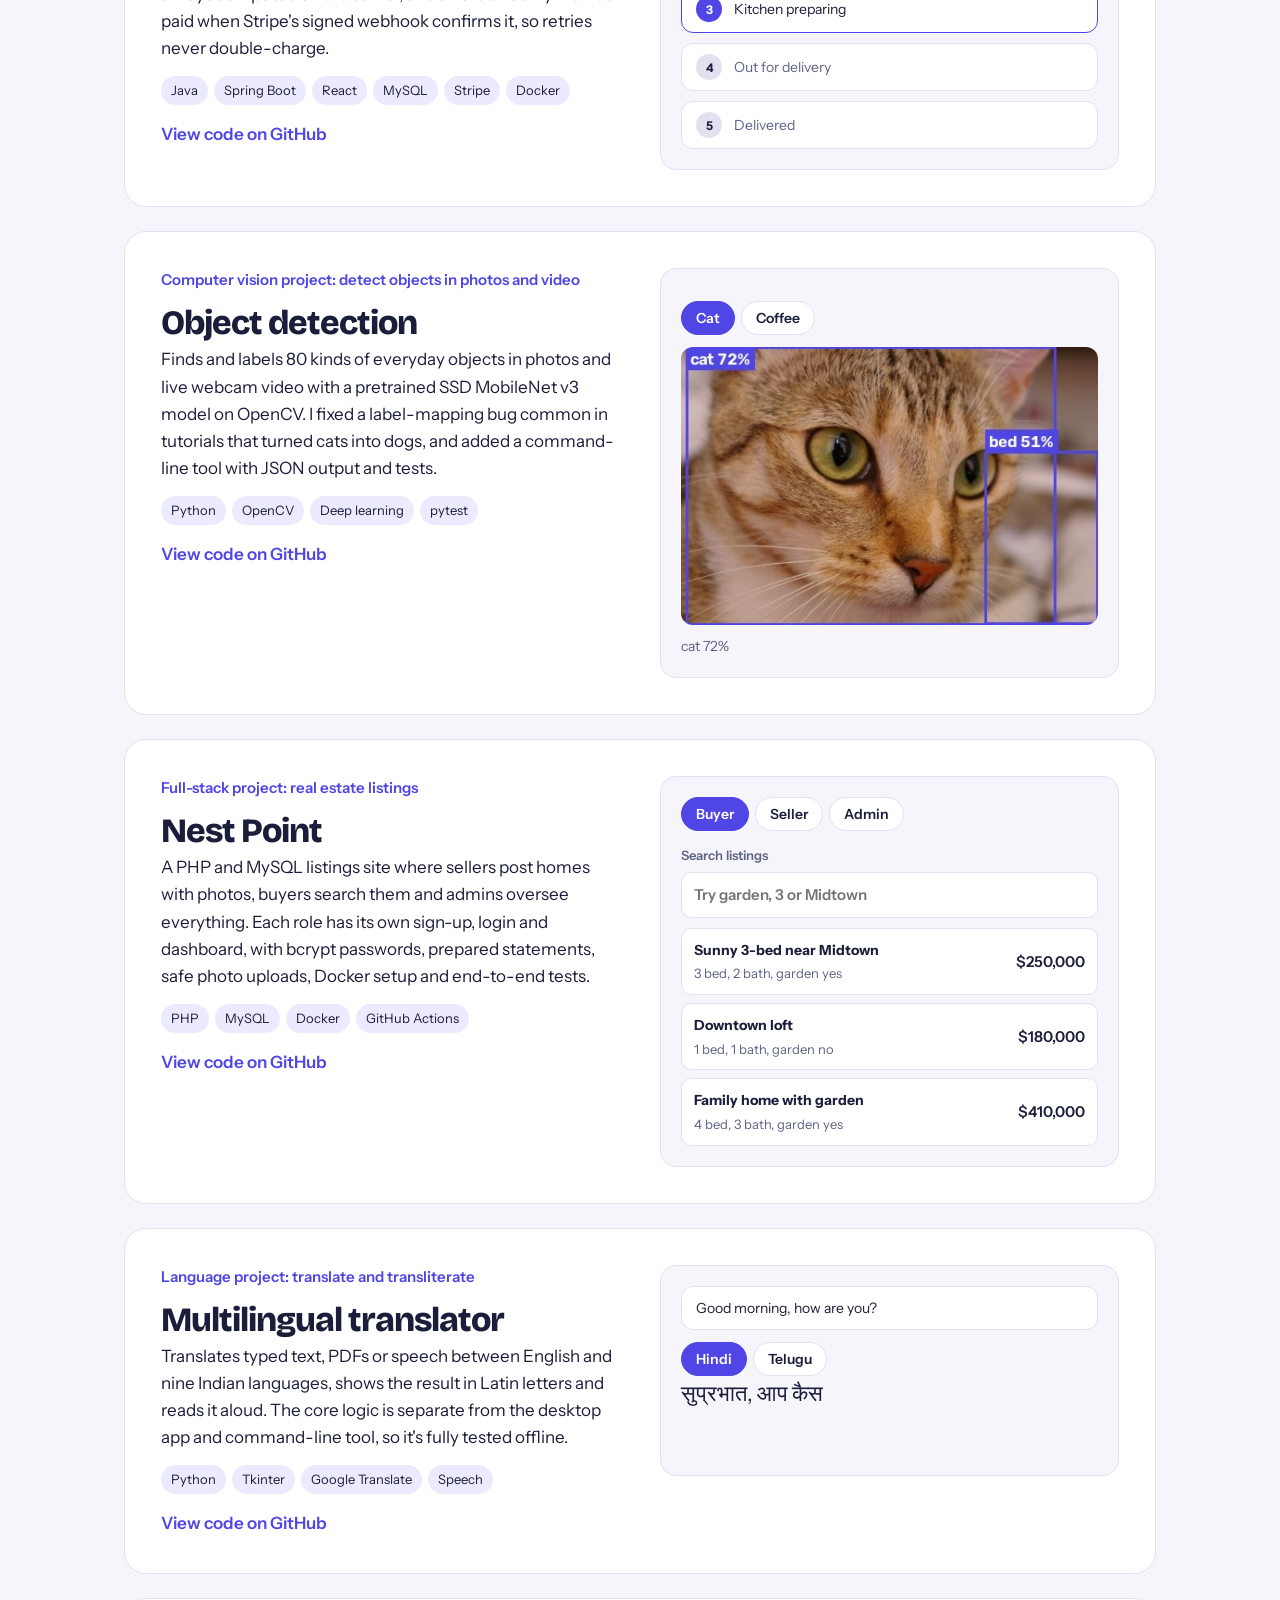
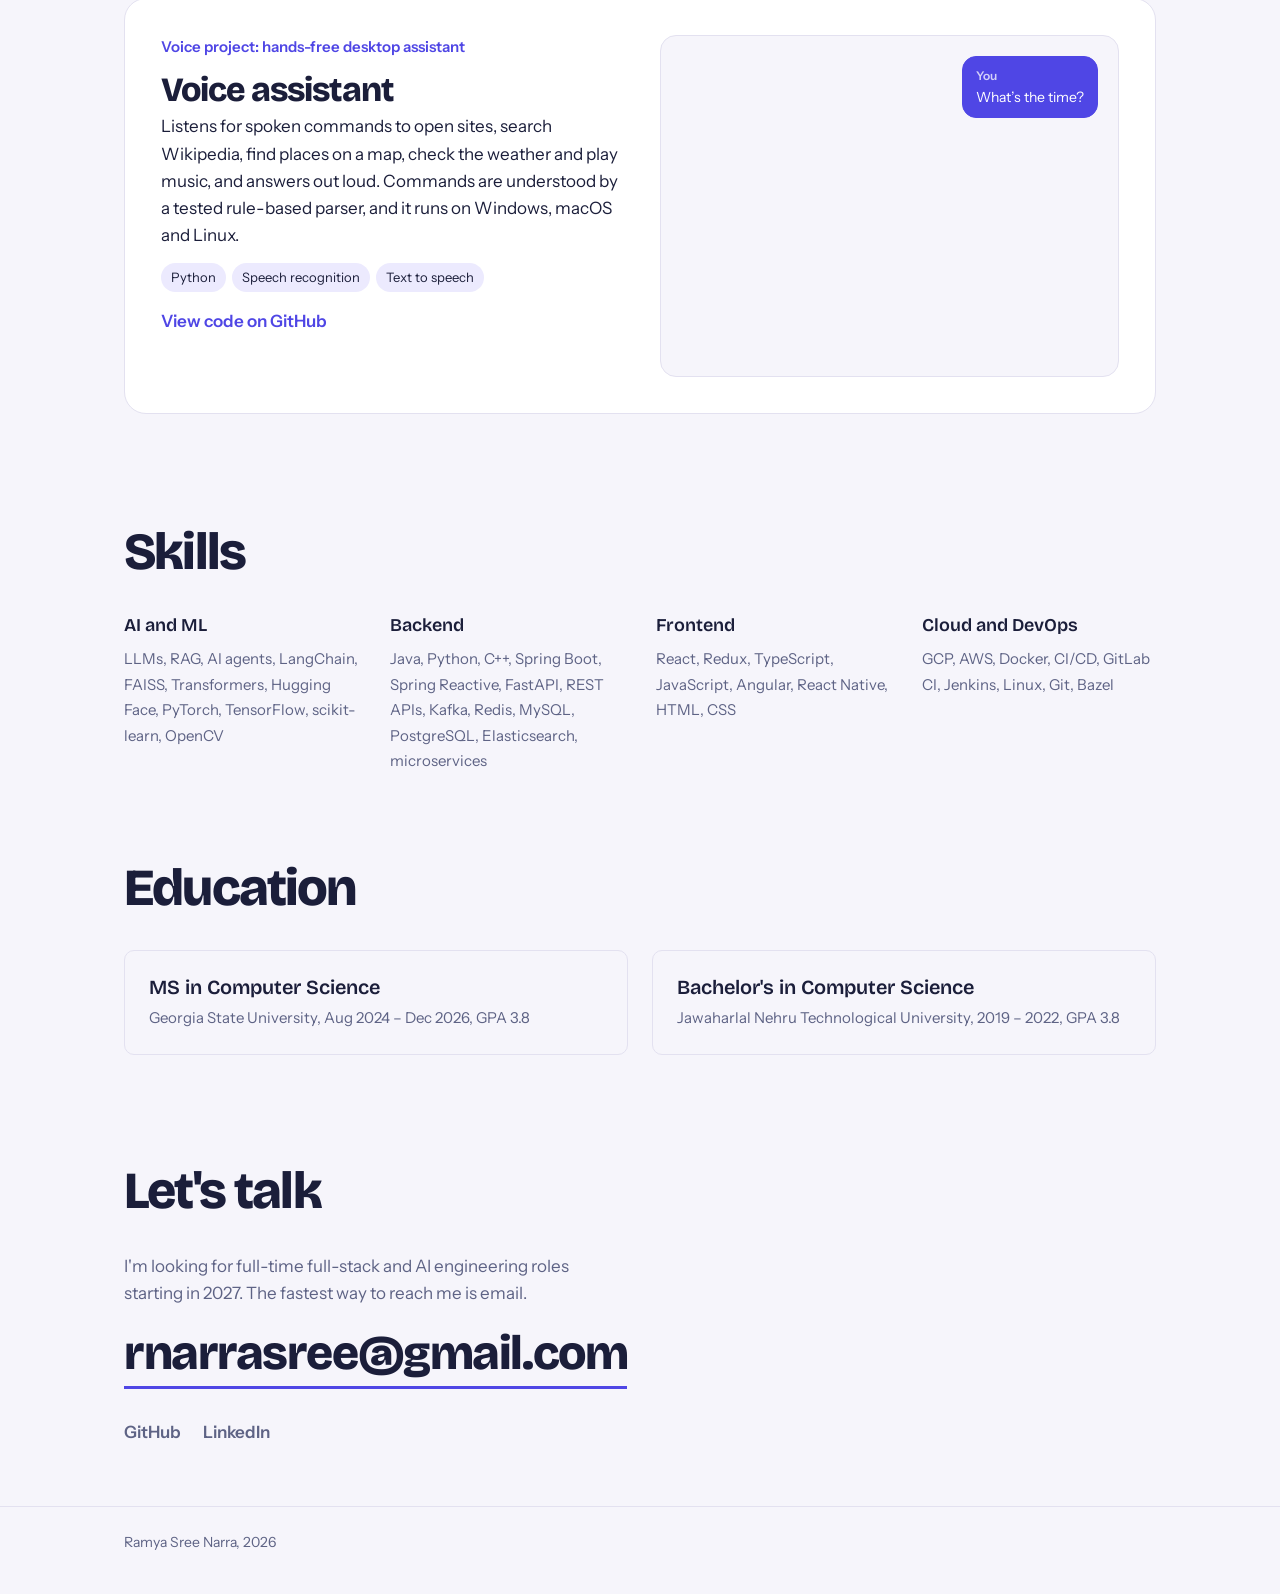
==== commit 72aa1f68: "Remove tic-tac-toe and produce finder from projects" ====
--- a/index.html
+++ b/index.html
@@ -524,24 +524,6 @@
     code: "https://github.com/ramya036/voice-assistant",
     demo: "assistant",
   },
-  {
-    name: "Tic-tac-toe",
-    kind: "React project: play against the computer",
-    description: "A tic-tac-toe game where the computer takes wins, blocks yours and plays the center. It highlights the winning line and keeps score. The game rules live outside React and are unit-tested, along with full games played through the UI.",
-    tags: ["React", "Hooks", "Jest", "Testing Library"],
-    code: "https://github.com/ramya036/tic-tac-toe-react",
-    live: "tic-tac-toe/",
-    demo: { type: "live", url: "tic-tac-toe/", height: 480 },
-  },
-  {
-    name: "Produce finder",
-    kind: "React project: instant search and filters",
-    description: "Search a produce list by name and narrow it to fruits or vegetables, with a live result count and a clear empty state. Built with class components and React Bootstrap, with the matching rule unit-tested on its own.",
-    tags: ["React", "React Bootstrap", "Jest"],
-    code: "https://github.com/ramya036/react-produce-filter",
-    live: "produce-filter/",
-    demo: { type: "live", url: "produce-filter/", height: 480 },
-  },
 ];
 
 (() => {
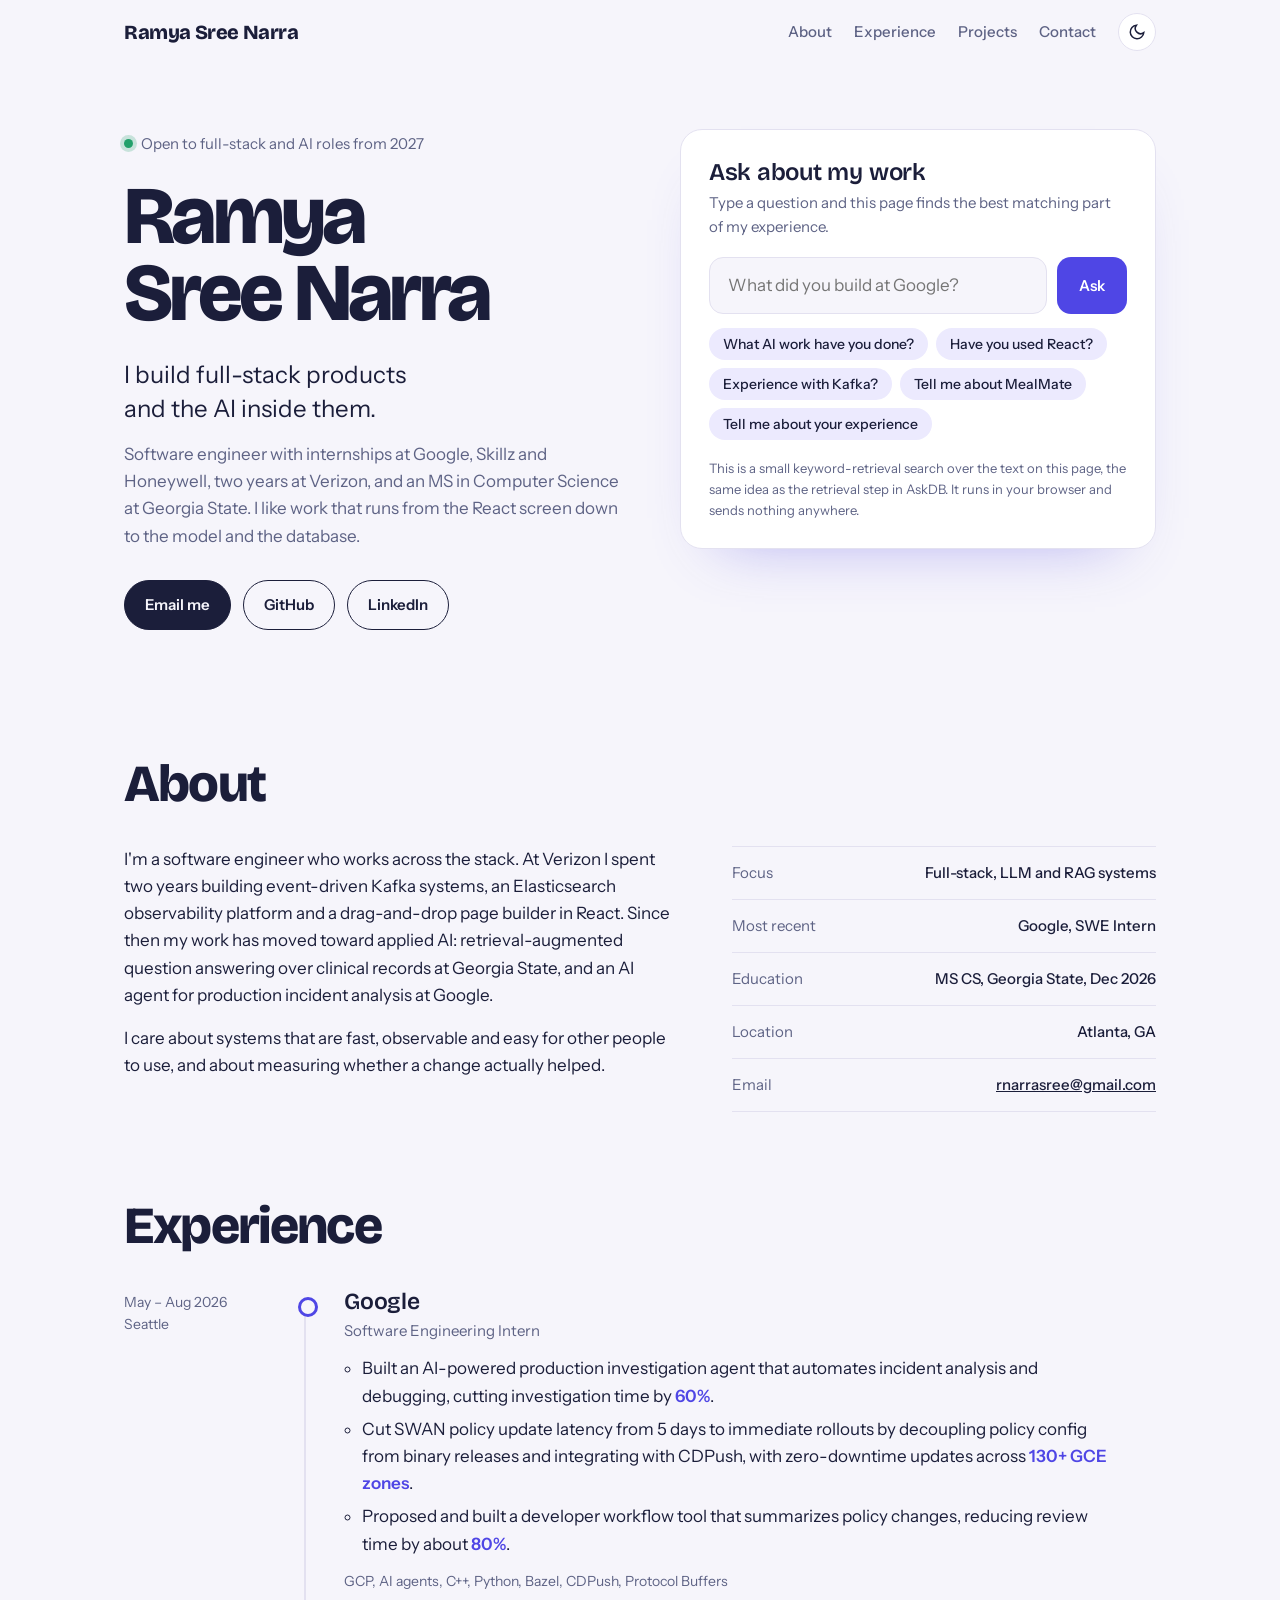
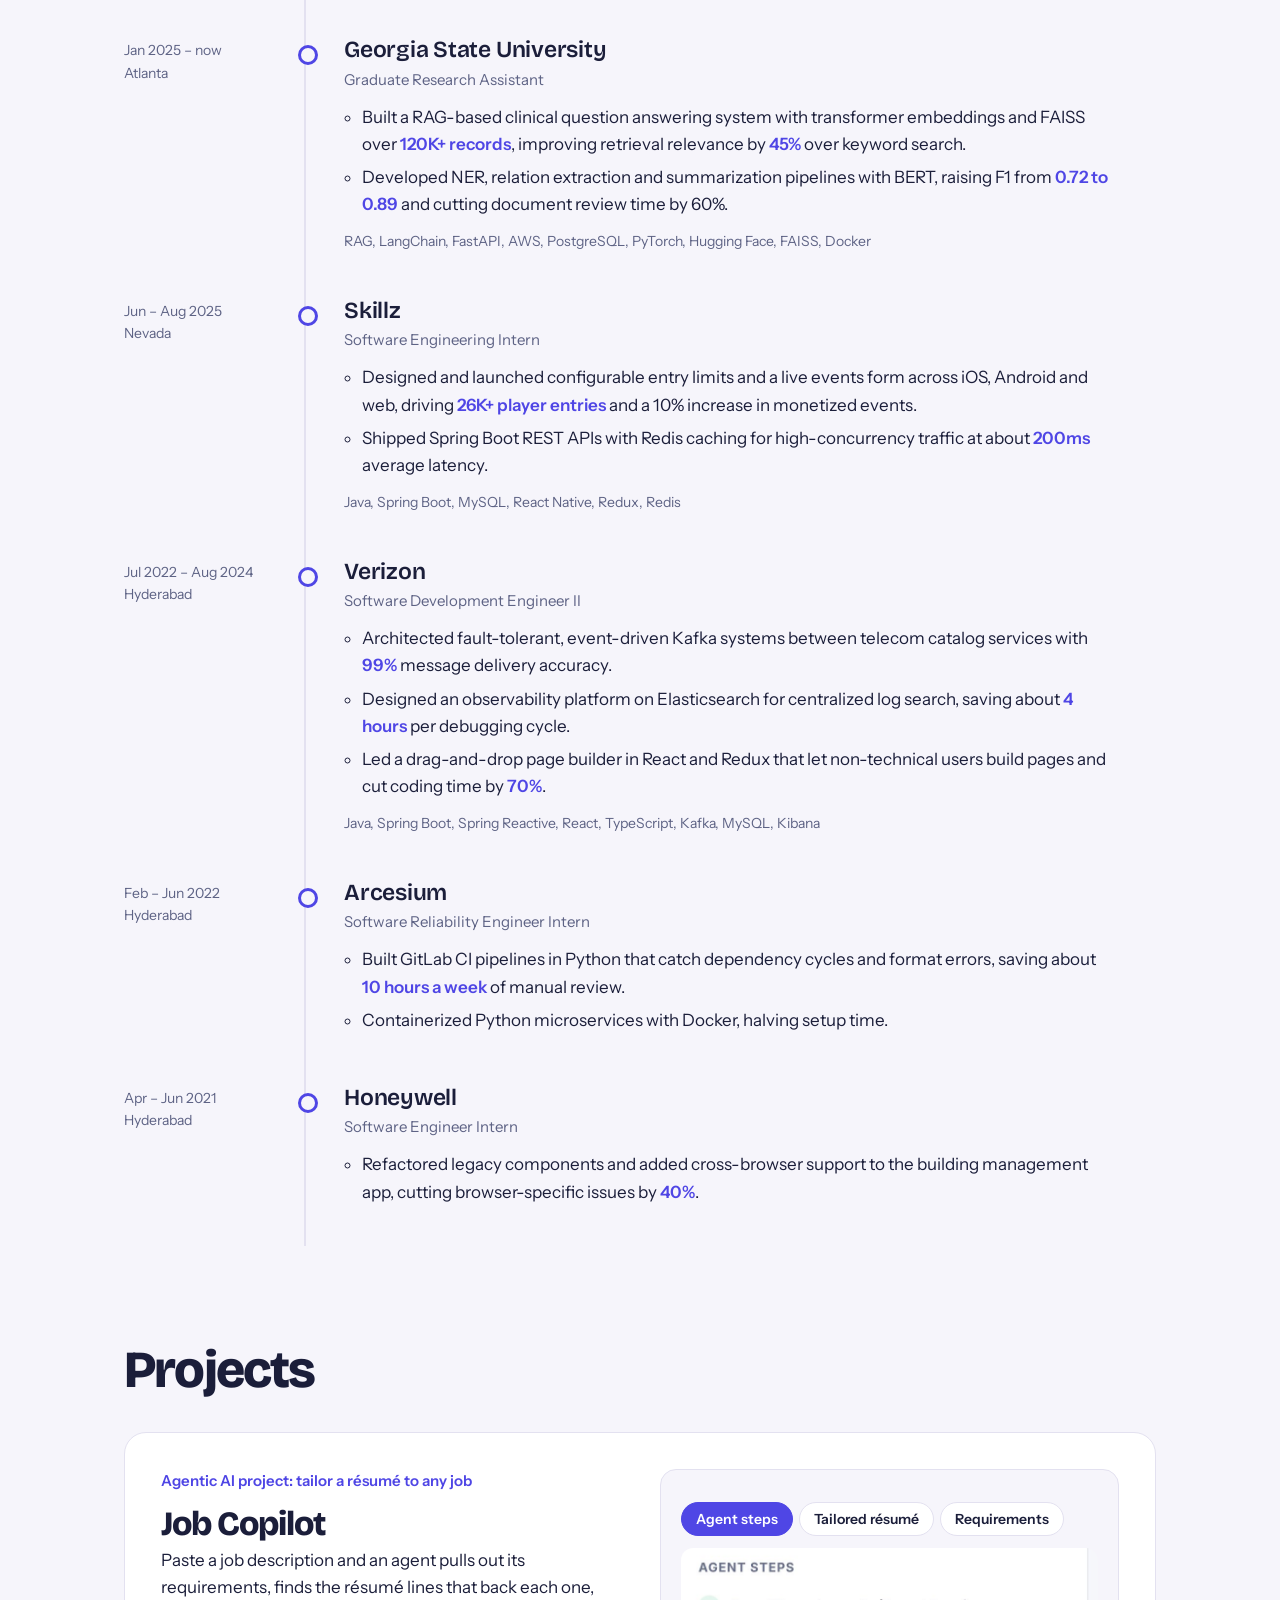
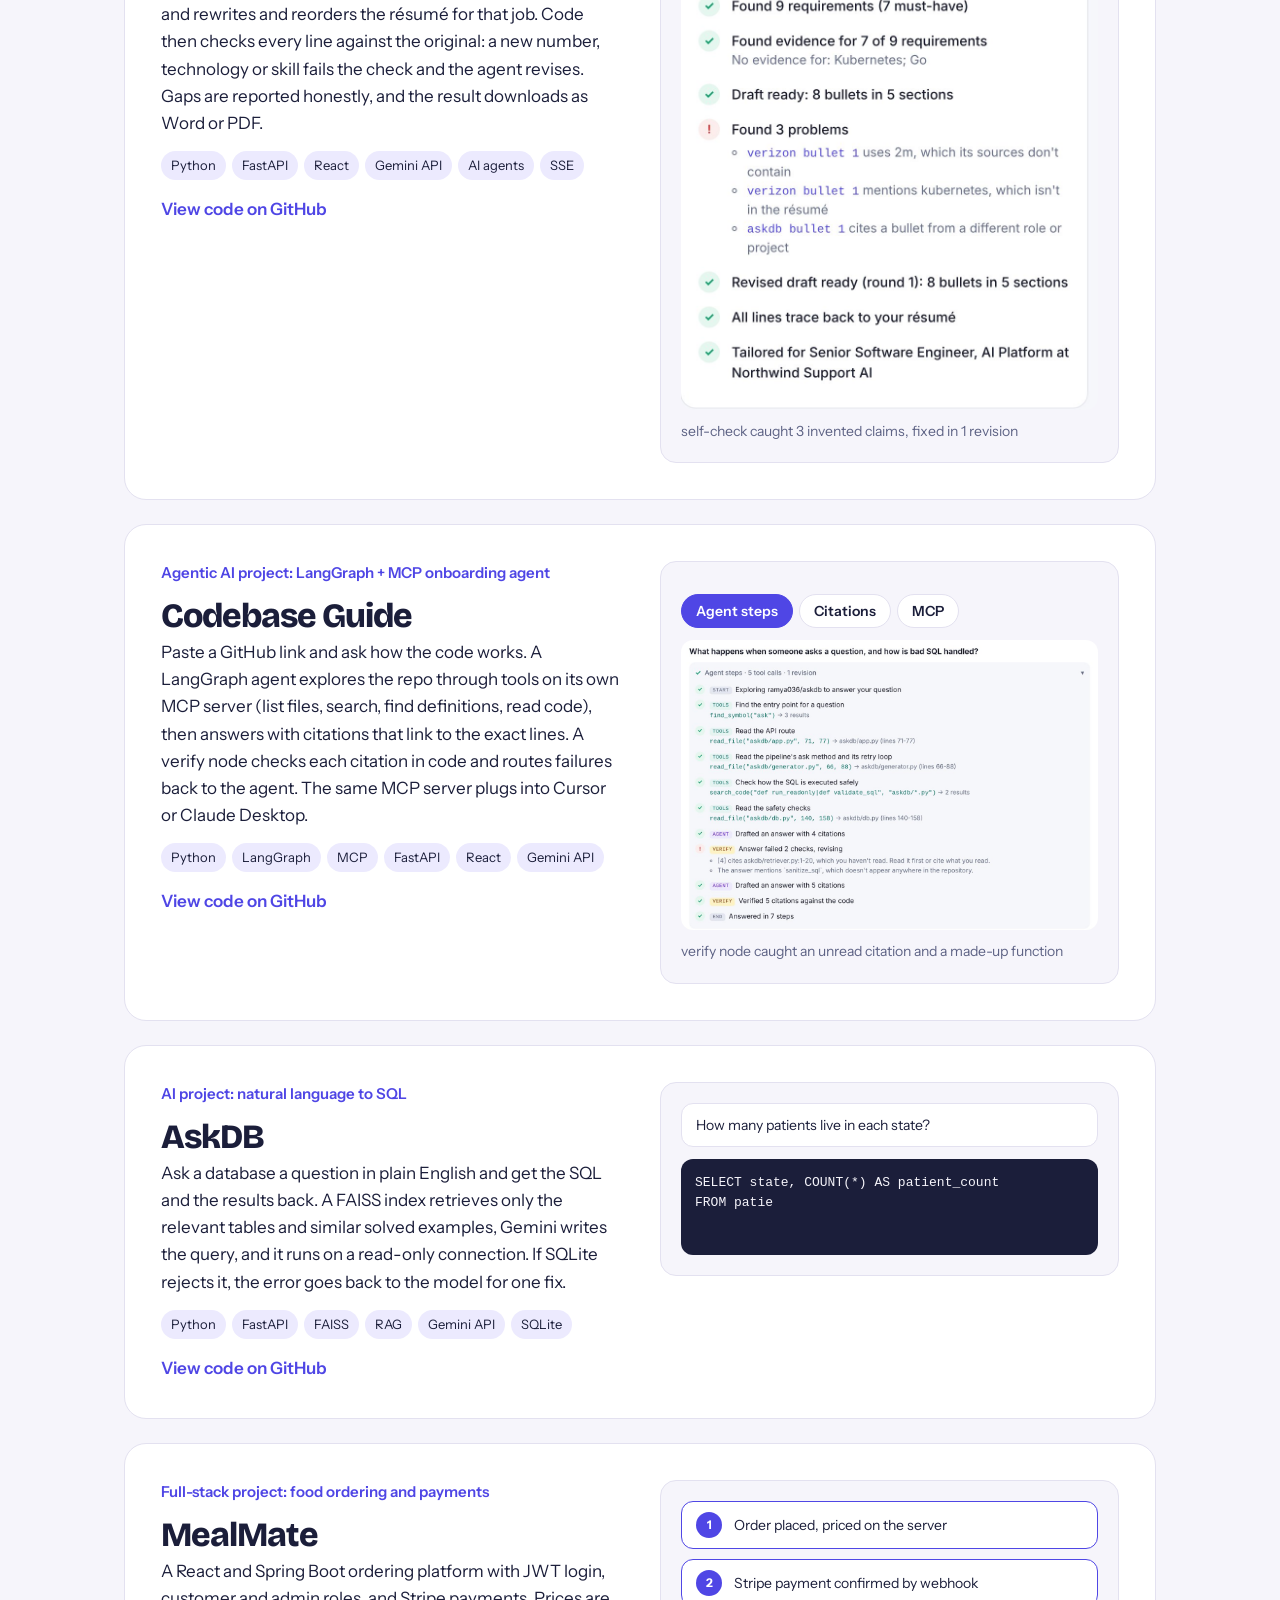
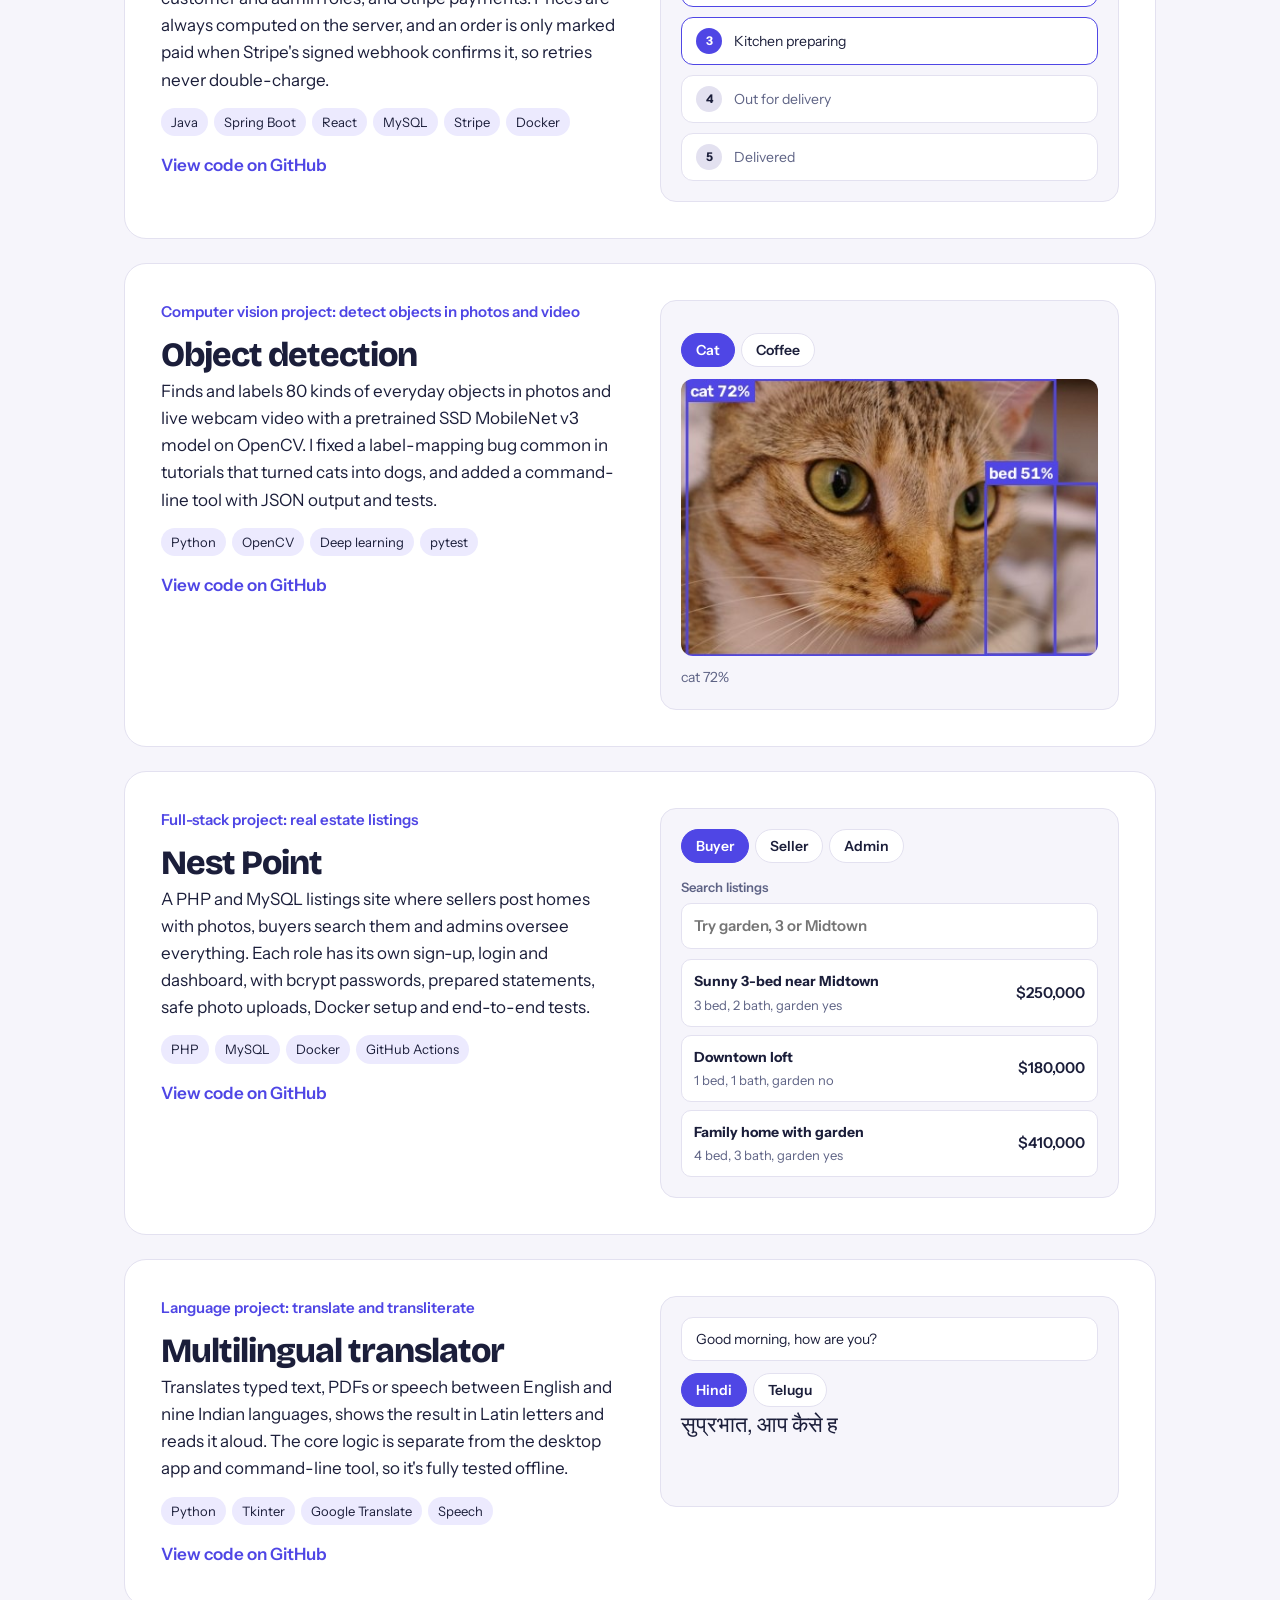
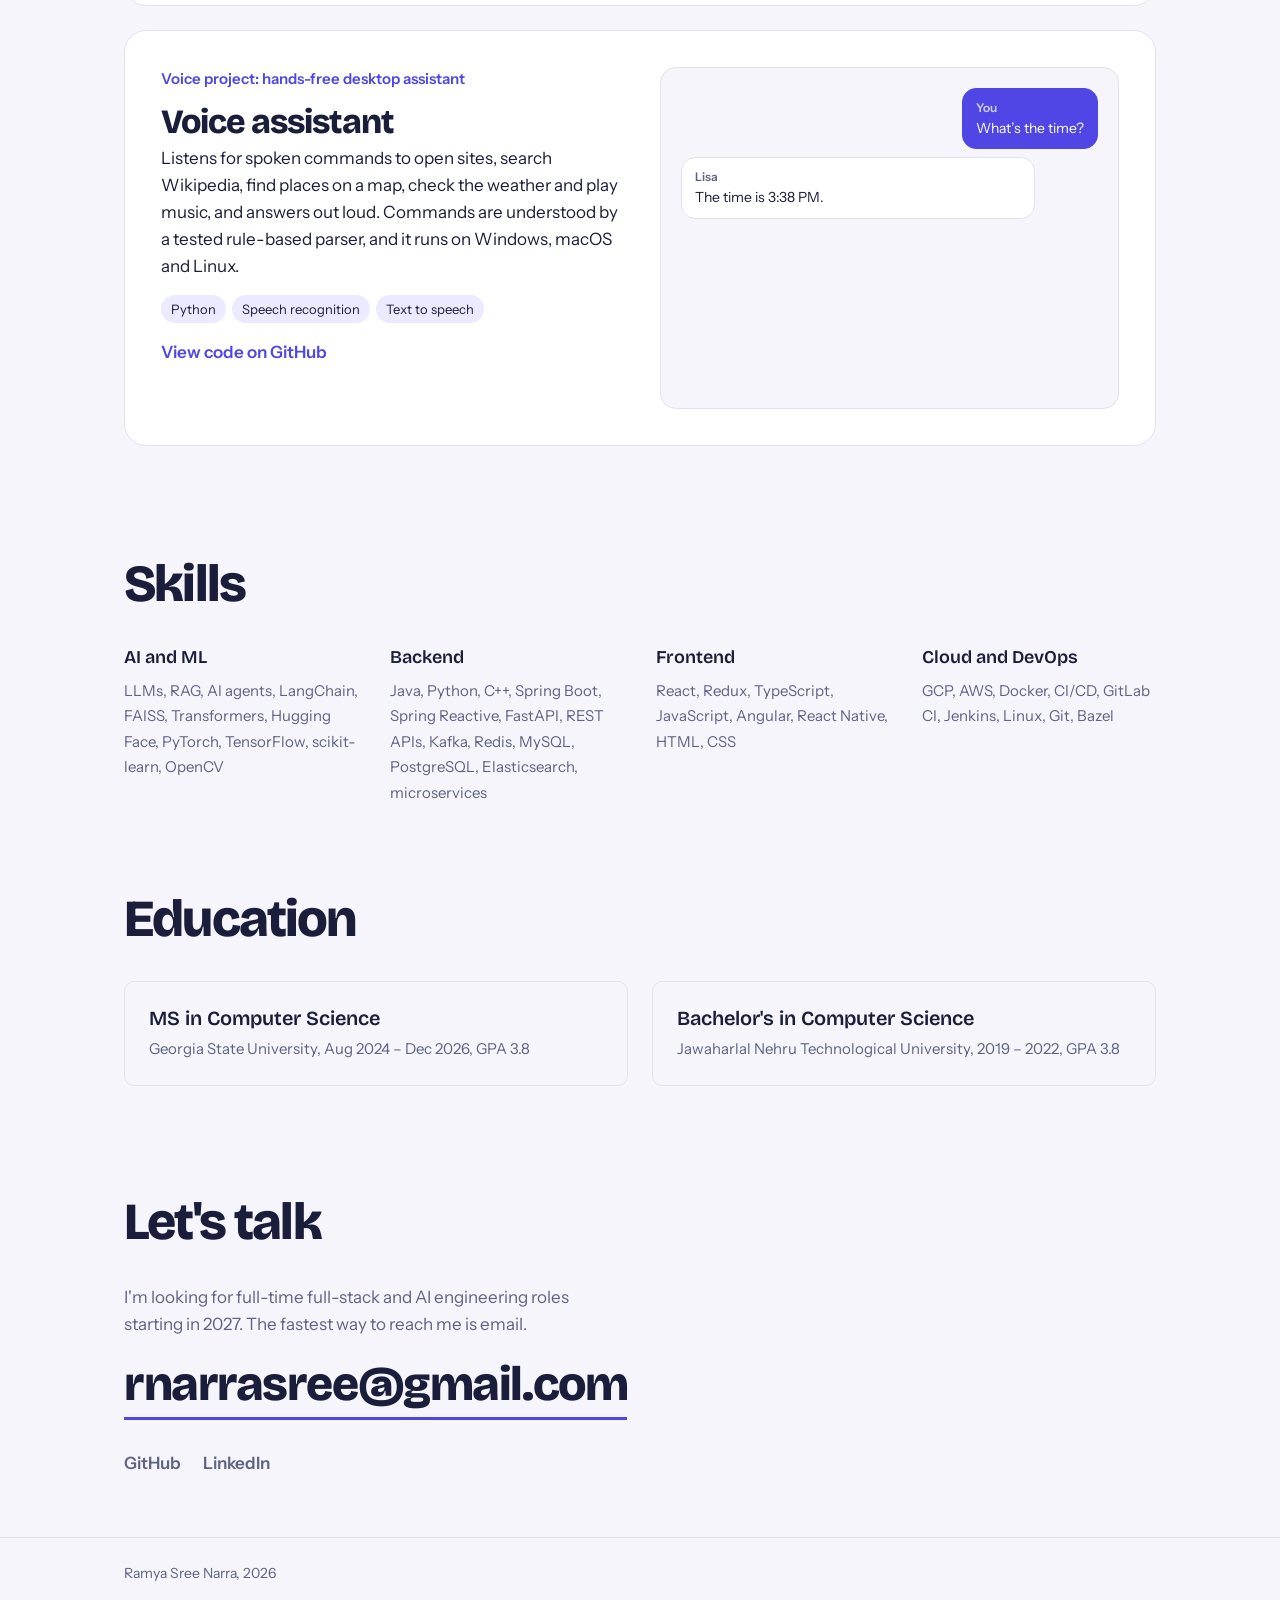
==== commit 367dd838: "Codebase Guide: LangGraph and MCP" ====
--- a/index.html
+++ b/index.html
@@ -464,13 +464,14 @@
   },
   {
     name: "Codebase Guide",
-    kind: "Agentic AI project: onboarding for any GitHub repo",
-    description: "Paste a GitHub link and ask how the code works. A tool-using agent lists files, searches and reads code, then answers with citations that link to the exact lines. Code verifies each citation (real file, real lines, lines it actually read, names that exist) and sends failures back for a fix. It also draws a dependency diagram from the imports.",
-    tags: ["Python", "FastAPI", "React", "Gemini API", "AI agents", "Mermaid"],
+    kind: "Agentic AI project: LangGraph + MCP onboarding agent",
+    description: "Paste a GitHub link and ask how the code works. A LangGraph agent explores the repo through tools on its own MCP server (list files, search, find definitions, read code), then answers with citations that link to the exact lines. A verify node checks each citation in code and routes failures back to the agent. The same MCP server plugs into Cursor or Claude Desktop.",
+    tags: ["Python", "LangGraph", "MCP", "FastAPI", "React", "Gemini API"],
     code: "https://github.com/ramya036/codebase-guide",
     demo: { type: "image", images: [
-      { src: "img/codebaseguide_answer.jpg", alt: "The agent's tool calls, a failed verification and the verified answer", label: "Agent steps", caption: "5 tool calls; caught an unread citation and a made-up function" },
+      { src: "img/codebaseguide_answer.jpg", alt: "LangGraph steps tagged agent, tools and verify, with a failed verification and a revision", label: "Agent steps", caption: "verify node caught an unread citation and a made-up function" },
       { src: "img/codebaseguide_citations.jpg", alt: "Answer citations showing the exact code lines", label: "Citations", caption: "every claim links to the lines it came from" },
+      { src: "img/codebaseguide_mcp.jpg", alt: "MCP config for adding the tools to an editor", label: "MCP", caption: "the same tools as an MCP server for your editor" },
     ] },
   },
   {
